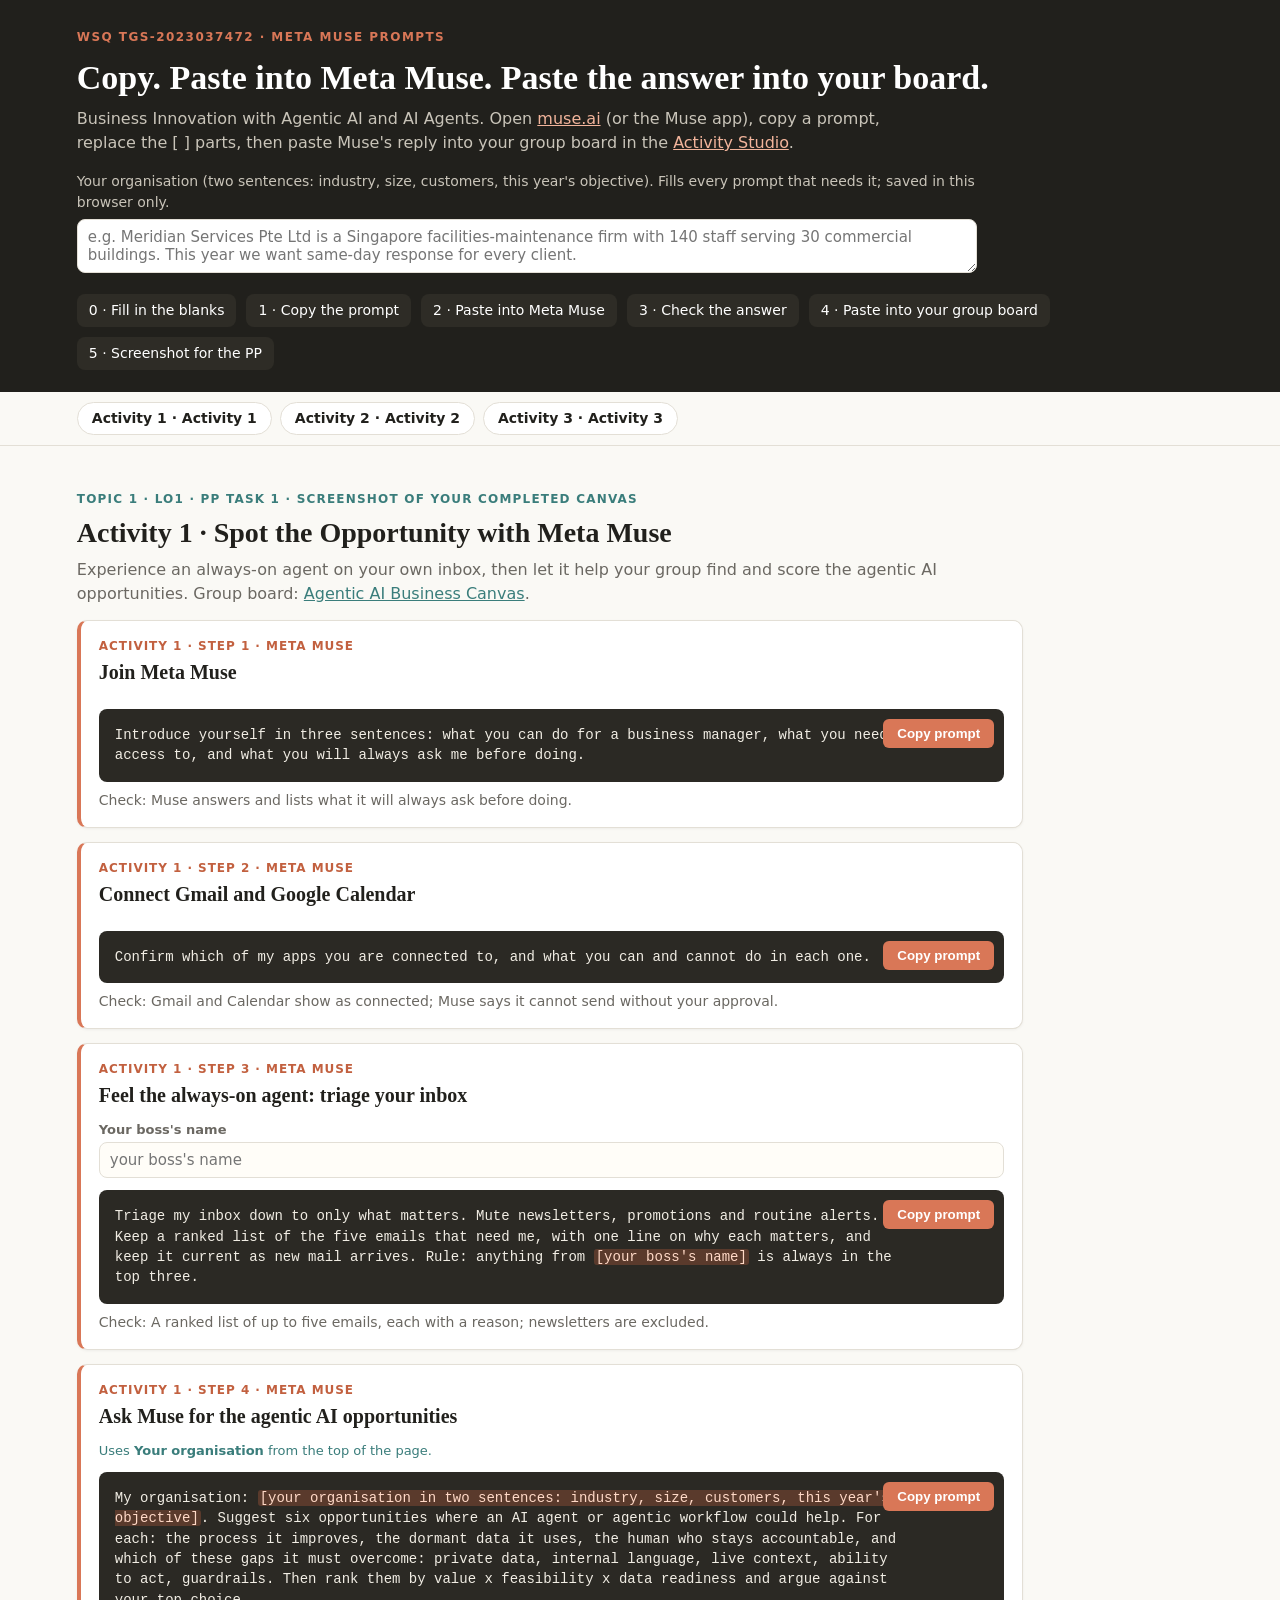
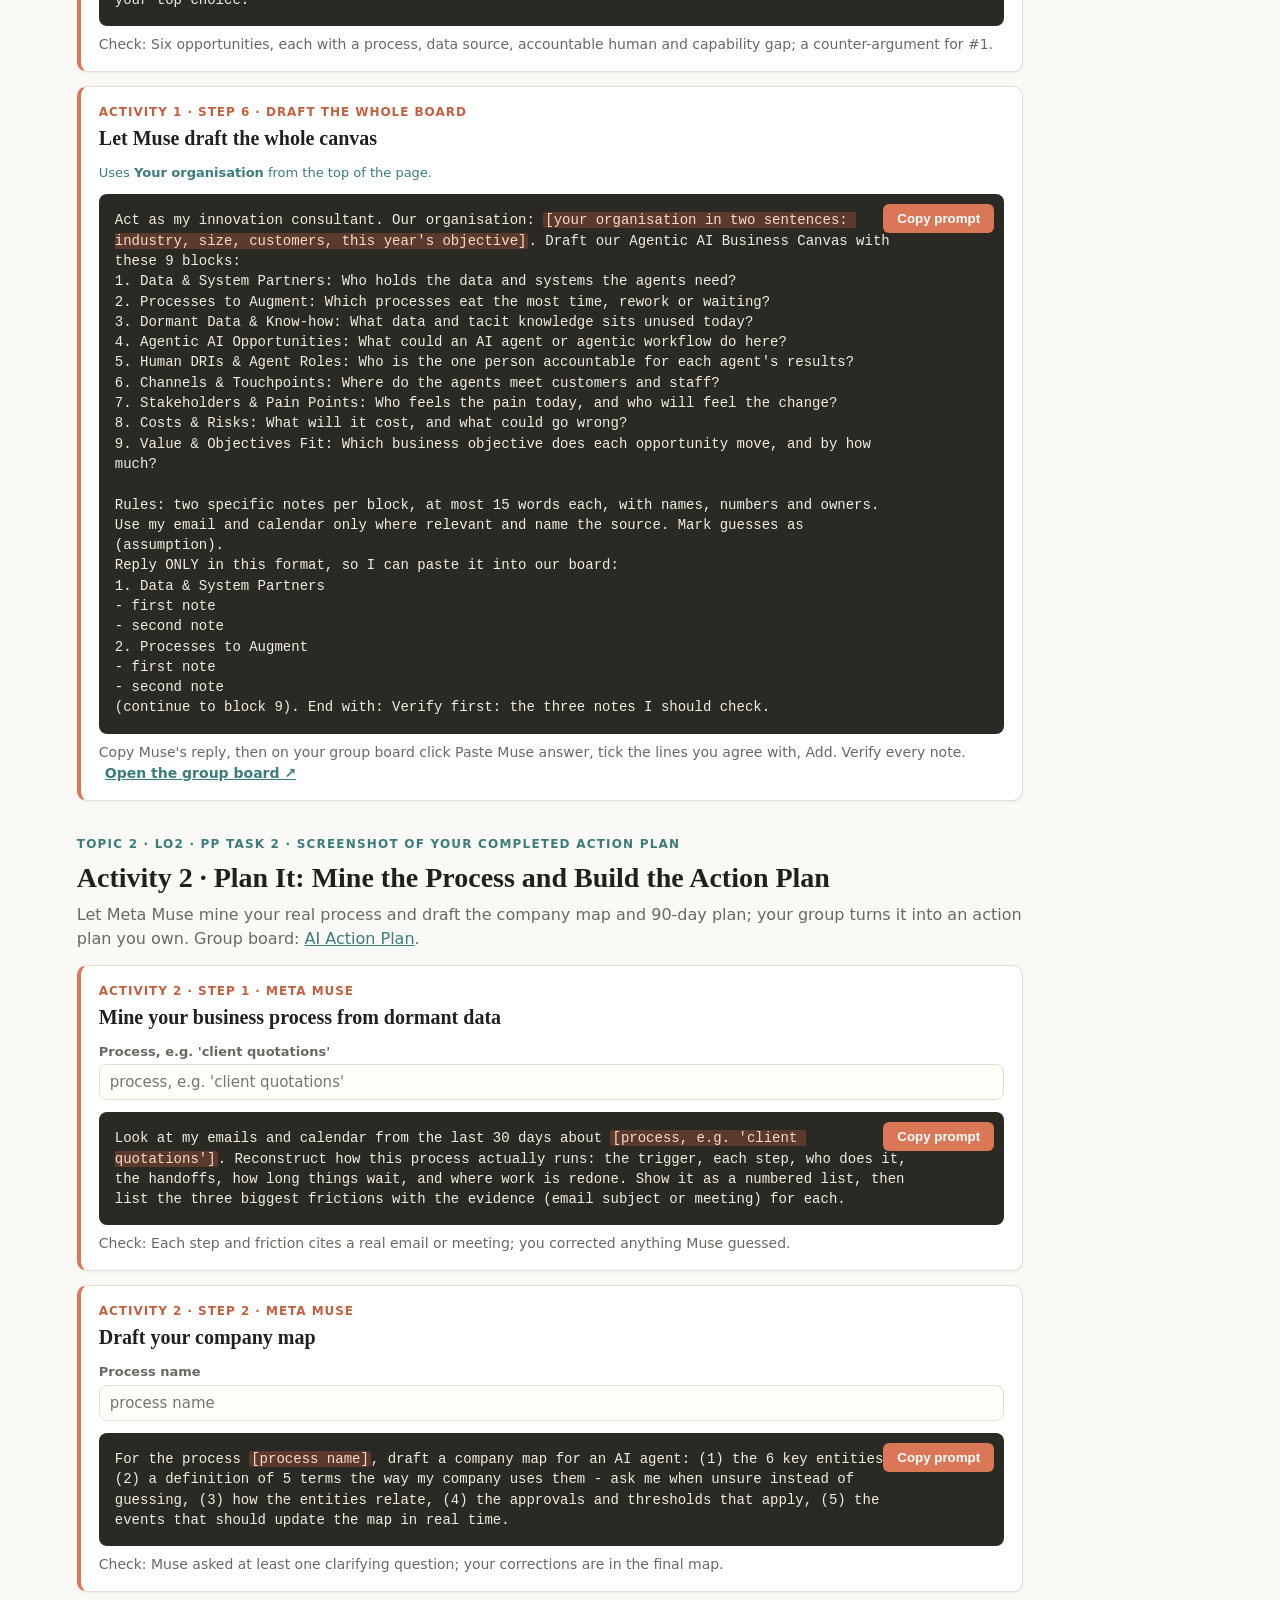
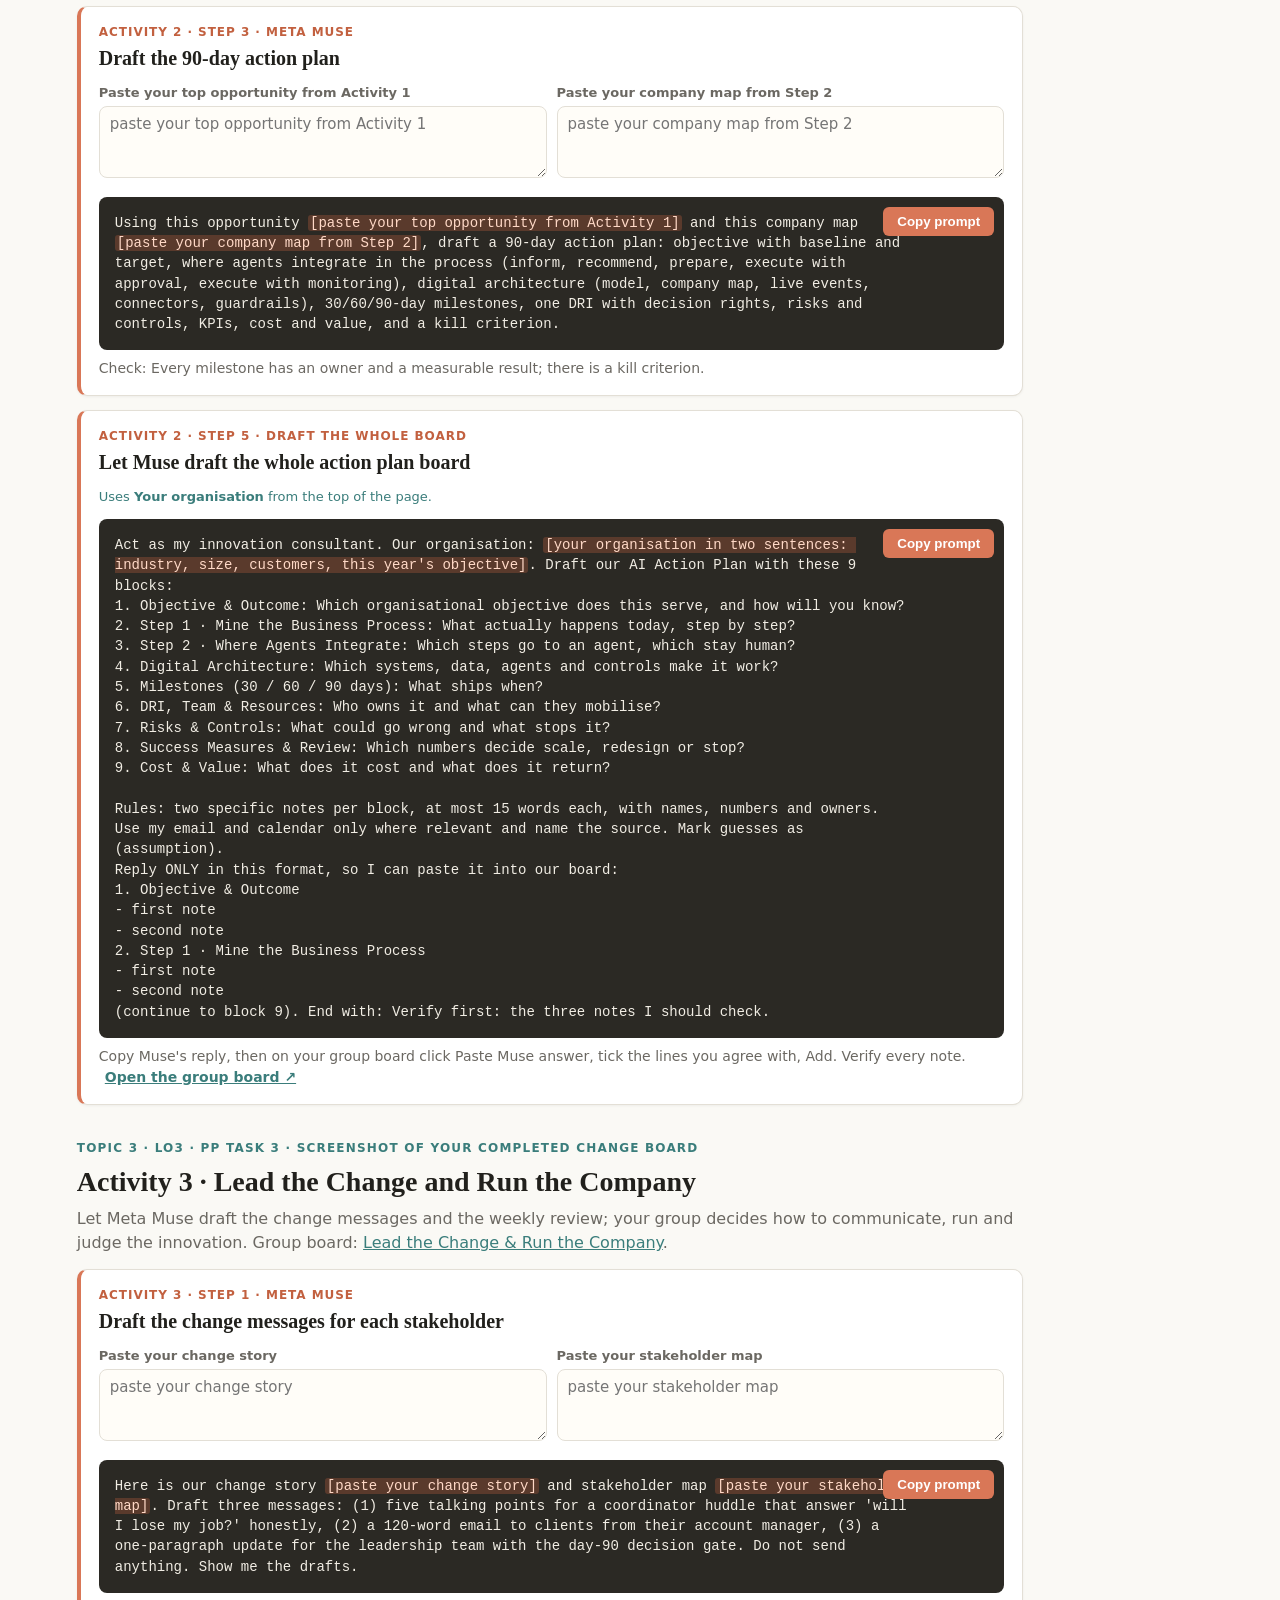
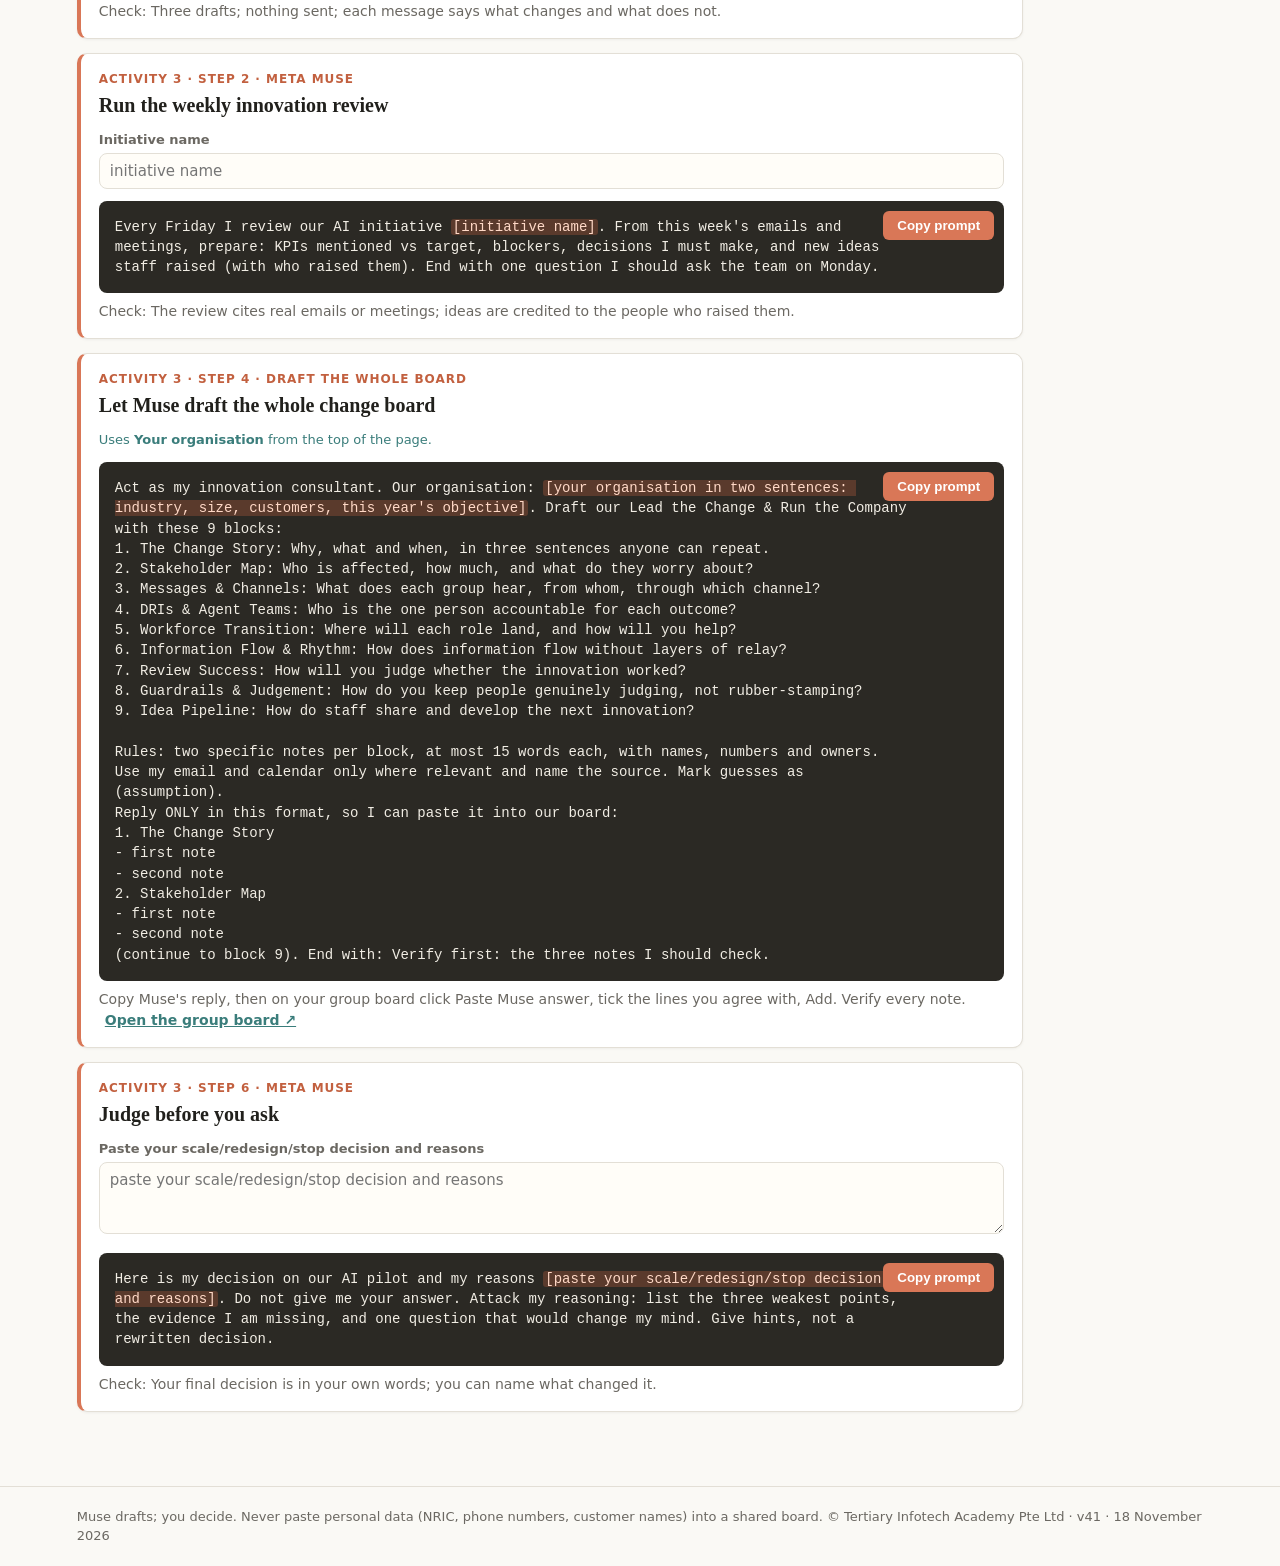
==== prompts.html @ b95a17d8 "feat: prominent Meta Muse prompt templates link on the landing page; prompts page follows the three " ====
<!doctype html><html lang="en"><head><meta charset="utf-8"><meta name="viewport" content="width=device-width,initial-scale=1">
<title>Meta Muse Prompts · Business Innovation with Agentic AI and AI Agents</title><style>:root{--ivory:#FAF9F5;--char:#21201C;--panel:#2E2C26;--acc:#D97757;--accd:#C2603F;--teal:#3A7D7B;--muted:#6B6862;--rule:#E3DFD6;--code:#2B2924}
*{box-sizing:border-box}body{margin:0;background:var(--ivory);color:var(--char);font:16px/1.5 Calibri,"Segoe UI",system-ui,sans-serif}
header{background:var(--char);color:#fff;padding:28px 6vw 22px}header .k{color:var(--acc);font-weight:700;letter-spacing:.12em;font-size:12px;text-transform:uppercase}
h1,h2,h3{font-family:Cambria,Georgia,"Source Serif 4",serif}h1{margin:6px 0 4px;font-size:34px}header p{color:#C9C4B9;margin:0;max-width:820px}
nav{position:sticky;top:0;z-index:5;background:var(--ivory);border-bottom:1px solid var(--rule);padding:10px 6vw;display:flex;gap:8px;flex-wrap:wrap}
nav a{color:var(--char);text-decoration:none;border:1px solid var(--rule);border-radius:999px;padding:5px 14px;font-weight:600;font-size:14px;background:#fff}nav a:hover{border-color:var(--acc);color:var(--accd)}
main{padding:10px 6vw 60px;max-width:1100px}section{margin-top:34px}.sk{color:var(--teal);font-weight:700;font-size:12px;letter-spacing:.1em;text-transform:uppercase}
h2{font-size:28px;margin:4px 0}.pitch{color:var(--muted);margin:0 0 14px}
.p{background:#fff;border:1px solid var(--rule);border-left:4px solid var(--acc);border-radius:10px;padding:16px 18px;margin:14px 0;box-shadow:0 1px 3px rgba(0,0,0,.05)}
.p .k{color:var(--accd);font-weight:700;font-size:12px;letter-spacing:.08em;text-transform:uppercase}.p h3{margin:2px 0 10px;font-size:20px}
.code{position:relative;background:var(--code);border-radius:8px}pre{margin:0;padding:16px 92px 16px 16px;color:#F1EDE4;font:14px/1.45 Consolas,Menlo,monospace;white-space:pre-wrap;word-break:break-word}
.copy{position:absolute;top:10px;right:10px;background:var(--acc);color:#fff;border:0;border-radius:6px;padding:7px 14px;font-weight:700;cursor:pointer}.copy:hover{background:var(--accd)}.copy.ok{background:var(--teal)}
.fields{display:grid;grid-template-columns:repeat(auto-fit,minmax(260px,1fr));gap:10px;margin-bottom:12px}.f span{display:block;font-size:13px;font-weight:700;color:var(--muted);margin-bottom:3px}
.f input,.f textarea,#org{width:100%;border:1px solid var(--rule);border-radius:8px;padding:8px 10px;font:15px Calibri,system-ui,sans-serif;background:#FFFDF8}.f input:focus,.f textarea:focus,#org:focus{outline:2px solid var(--acc);border-color:var(--acc)}
.org-note{font-size:13px;color:var(--teal);align-self:end}.orgbox{margin-top:16px;max-width:900px}.orgbox span{display:block;color:#C9C4B9;font-size:14px;margin-bottom:6px}#org{background:#fff;color:var(--char)}
mark{background:#5A3A2C;color:#FFD9C7;border-radius:3px;padding:0 2px}mark.done{background:transparent;color:#BFE3D8}
.foot{color:var(--muted);font-size:14px;margin-top:8px}.board{margin-left:6px;color:var(--teal);font-weight:700}
.how{display:flex;gap:10px;flex-wrap:wrap;margin-top:14px}.how span{background:var(--panel);color:#fff;border-radius:8px;padding:6px 12px;font-size:14px}
footer{color:var(--muted);font-size:13px;padding:20px 6vw;border-top:1px solid var(--rule)}a{color:var(--teal)}</style></head><body>
<header><div class="k">WSQ TGS-2023037472 · Meta Muse prompts</div><h1>Copy. Paste into Meta Muse. Paste the answer into your board.</h1>
<p>Business Innovation with Agentic AI and AI Agents. Open <a href="https://muse.ai/" target="_blank" rel="noopener" style="color:#F2B49B">muse.ai</a> (or the Muse app), copy a prompt, replace the [ ] parts, then paste Muse's reply into your group board in the <a href="https://alfredang.github.io/bcm/" style="color:#F2B49B">Activity Studio</a>.</p>
<div class="orgbox"><label><span>Your organisation (two sentences: industry, size, customers, this year's objective). Fills every prompt that needs it; saved in this browser only.</span>
<textarea id="org" rows="2" placeholder="e.g. Meridian Services Pte Ltd is a Singapore facilities-maintenance firm with 140 staff serving 30 commercial buildings. This year we want same-day response for every client."></textarea></label></div>
<div class="how"><span>0 · Fill in the blanks</span><span>1 · Copy the prompt</span><span>2 · Paste into Meta Muse</span><span>3 · Check the answer</span><span>4 · Paste into your group board</span><span>5 · Screenshot for the PP</span></div></header>
<nav><a href="#lab1">Activity 1 · Activity 1</a><a href="#lab2">Activity 2 · Activity 2</a><a href="#lab3">Activity 3 · Activity 3</a></nav>
<main><section id="lab1"><div class="sk">Topic 1 · LO1 · PP Task 1 · screenshot of your completed canvas</div><h2>Activity 1 · Spot the Opportunity with Meta Muse</h2><p class="pitch">Experience an always-on agent on your own inbox, then let it help your group find and score the agentic AI opportunities. Group board: <a href="https://alfredang.github.io/bcm/?activity=opportunity" target="_blank" rel="noopener">Agentic AI Business Canvas</a>.</p><article class="p" id="l1s1"><div class="k">Activity 1 · Step 1 · Meta Muse</div><h3>Join Meta Muse</h3><div class="fields"></div><div class="code"><button class="copy">Copy prompt</button><pre class="tpl" hidden>Introduce yourself in three sentences: what you can do for a business manager, what you need access to, and what you will always ask me before doing.</pre><pre class="out"></pre></div><div class="foot">Check: Muse answers and lists what it will always ask before doing. </div></article><article class="p" id="l1s2"><div class="k">Activity 1 · Step 2 · Meta Muse</div><h3>Connect Gmail and Google Calendar</h3><div class="fields"></div><div class="code"><button class="copy">Copy prompt</button><pre class="tpl" hidden>Confirm which of my apps you are connected to, and what you can and cannot do in each one.</pre><pre class="out"></pre></div><div class="foot">Check: Gmail and Calendar show as connected; Muse says it cannot send without your approval. </div></article><article class="p" id="l1s3"><div class="k">Activity 1 · Step 3 · Meta Muse</div><h3>Feel the always-on agent: triage your inbox</h3><div class="fields"><label class="f"><span>Your boss&#x27;s name</span><input data-ph="your boss&#x27;s name" placeholder="your boss&#x27;s name"></label></div><div class="code"><button class="copy">Copy prompt</button><pre class="tpl" hidden>Triage my inbox down to only what matters. Mute newsletters, promotions and routine alerts. Keep a ranked list of the five emails that need me, with one line on why each matters, and keep it current as new mail arrives. Rule: anything from [your boss&#x27;s name] is always in the top three.</pre><pre class="out"></pre></div><div class="foot">Check: A ranked list of up to five emails, each with a reason; newsletters are excluded. </div></article><article class="p" id="l1s4"><div class="k">Activity 1 · Step 4 · Meta Muse</div><h3>Ask Muse for the agentic AI opportunities</h3><div class="fields"><div class="f org-note">Uses <b>Your organisation</b> from the top of the page.</div></div><div class="code"><button class="copy">Copy prompt</button><pre class="tpl" hidden>My organisation: [your organisation in two sentences: industry, size, customers, this year&#x27;s objective]. Suggest six opportunities where an AI agent or agentic workflow could help. For each: the process it improves, the dormant data it uses, the human who stays accountable, and which of these gaps it must overcome: private data, internal language, live context, ability to act, guardrails. Then rank them by value x feasibility x data readiness and argue against your top choice.</pre><pre class="out"></pre></div><div class="foot">Check: Six opportunities, each with a process, data source, accountable human and capability gap; a counter-argument for #1. </div></article><article class="p" id="l1s6"><div class="k">Activity 1 · Step 6 · draft the whole board</div><h3>Let Muse draft the whole canvas</h3><div class="fields"><div class="f org-note">Uses <b>Your organisation</b> from the top of the page.</div></div><div class="code"><button class="copy">Copy prompt</button><pre class="tpl" hidden>Act as my innovation consultant. Our organisation: [your organisation in two sentences: industry, size, customers, this year&#x27;s objective]. Draft our Agentic AI Business Canvas with these 9 blocks:
1. Data &amp; System Partners: Who holds the data and systems the agents need?
2. Processes to Augment: Which processes eat the most time, rework or waiting?
3. Dormant Data &amp; Know-how: What data and tacit knowledge sits unused today?
4. Agentic AI Opportunities: What could an AI agent or agentic workflow do here?
5. Human DRIs &amp; Agent Roles: Who is the one person accountable for each agent&#x27;s results?
6. Channels &amp; Touchpoints: Where do the agents meet customers and staff?
7. Stakeholders &amp; Pain Points: Who feels the pain today, and who will feel the change?
8. Costs &amp; Risks: What will it cost, and what could go wrong?
9. Value &amp; Objectives Fit: Which business objective does each opportunity move, and by how much?

Rules: two specific notes per block, at most 15 words each, with names, numbers and owners. Use my email and calendar only where relevant and name the source. Mark guesses as (assumption).
Reply ONLY in this format, so I can paste it into our board:
1. Data &amp; System Partners
- first note
- second note
2. Processes to Augment
- first note
- second note
(continue to block 9). End with: Verify first: the three notes I should check.</pre><pre class="out"></pre></div><div class="foot">Copy Muse&#x27;s reply, then on your group board click Paste Muse answer, tick the lines you agree with, Add. Verify every note. <a class="board" href="https://alfredang.github.io/bcm/?activity=opportunity" target="_blank" rel="noopener">Open the group board ↗</a></div></article></section><section id="lab2"><div class="sk">Topic 2 · LO2 · PP Task 2 · screenshot of your completed action plan</div><h2>Activity 2 · Plan It: Mine the Process and Build the Action Plan</h2><p class="pitch">Let Meta Muse mine your real process and draft the company map and 90-day plan; your group turns it into an action plan you own. Group board: <a href="https://alfredang.github.io/bcm/?activity=actionplan" target="_blank" rel="noopener">AI Action Plan</a>.</p><article class="p" id="l2s1"><div class="k">Activity 2 · Step 1 · Meta Muse</div><h3>Mine your business process from dormant data</h3><div class="fields"><label class="f"><span>Process, e.g. &#x27;client quotations&#x27;</span><input data-ph="process, e.g. &#x27;client quotations&#x27;" placeholder="process, e.g. &#x27;client quotations&#x27;"></label></div><div class="code"><button class="copy">Copy prompt</button><pre class="tpl" hidden>Look at my emails and calendar from the last 30 days about [process, e.g. &#x27;client quotations&#x27;]. Reconstruct how this process actually runs: the trigger, each step, who does it, the handoffs, how long things wait, and where work is redone. Show it as a numbered list, then list the three biggest frictions with the evidence (email subject or meeting) for each.</pre><pre class="out"></pre></div><div class="foot">Check: Each step and friction cites a real email or meeting; you corrected anything Muse guessed. </div></article><article class="p" id="l2s2"><div class="k">Activity 2 · Step 2 · Meta Muse</div><h3>Draft your company map</h3><div class="fields"><label class="f"><span>Process name</span><input data-ph="process name" placeholder="process name"></label></div><div class="code"><button class="copy">Copy prompt</button><pre class="tpl" hidden>For the process [process name], draft a company map for an AI agent: (1) the 6 key entities, (2) a definition of 5 terms the way my company uses them - ask me when unsure instead of guessing, (3) how the entities relate, (4) the approvals and thresholds that apply, (5) the events that should update the map in real time.</pre><pre class="out"></pre></div><div class="foot">Check: Muse asked at least one clarifying question; your corrections are in the final map. </div></article><article class="p" id="l2s3"><div class="k">Activity 2 · Step 3 · Meta Muse</div><h3>Draft the 90-day action plan</h3><div class="fields"><label class="f"><span>Paste your top opportunity from Activity 1</span><textarea rows="3" data-ph="paste your top opportunity from Activity 1" placeholder="paste your top opportunity from Activity 1"></textarea></label><label class="f"><span>Paste your company map from Step 2</span><textarea rows="3" data-ph="paste your company map from Step 2" placeholder="paste your company map from Step 2"></textarea></label></div><div class="code"><button class="copy">Copy prompt</button><pre class="tpl" hidden>Using this opportunity [paste your top opportunity from Activity 1] and this company map [paste your company map from Step 2], draft a 90-day action plan: objective with baseline and target, where agents integrate in the process (inform, recommend, prepare, execute with approval, execute with monitoring), digital architecture (model, company map, live events, connectors, guardrails), 30/60/90-day milestones, one DRI with decision rights, risks and controls, KPIs, cost and value, and a kill criterion.</pre><pre class="out"></pre></div><div class="foot">Check: Every milestone has an owner and a measurable result; there is a kill criterion. </div></article><article class="p" id="l2s5"><div class="k">Activity 2 · Step 5 · draft the whole board</div><h3>Let Muse draft the whole action plan board</h3><div class="fields"><div class="f org-note">Uses <b>Your organisation</b> from the top of the page.</div></div><div class="code"><button class="copy">Copy prompt</button><pre class="tpl" hidden>Act as my innovation consultant. Our organisation: [your organisation in two sentences: industry, size, customers, this year&#x27;s objective]. Draft our AI Action Plan with these 9 blocks:
1. Objective &amp; Outcome: Which organisational objective does this serve, and how will you know?
2. Step 1 · Mine the Business Process: What actually happens today, step by step?
3. Step 2 · Where Agents Integrate: Which steps go to an agent, which stay human?
4. Digital Architecture: Which systems, data, agents and controls make it work?
5. Milestones (30 / 60 / 90 days): What ships when?
6. DRI, Team &amp; Resources: Who owns it and what can they mobilise?
7. Risks &amp; Controls: What could go wrong and what stops it?
8. Success Measures &amp; Review: Which numbers decide scale, redesign or stop?
9. Cost &amp; Value: What does it cost and what does it return?

Rules: two specific notes per block, at most 15 words each, with names, numbers and owners. Use my email and calendar only where relevant and name the source. Mark guesses as (assumption).
Reply ONLY in this format, so I can paste it into our board:
1. Objective &amp; Outcome
- first note
- second note
2. Step 1 · Mine the Business Process
- first note
- second note
(continue to block 9). End with: Verify first: the three notes I should check.</pre><pre class="out"></pre></div><div class="foot">Copy Muse&#x27;s reply, then on your group board click Paste Muse answer, tick the lines you agree with, Add. Verify every note. <a class="board" href="https://alfredang.github.io/bcm/?activity=actionplan" target="_blank" rel="noopener">Open the group board ↗</a></div></article></section><section id="lab3"><div class="sk">Topic 3 · LO3 · PP Task 3 · screenshot of your completed change board</div><h2>Activity 3 · Lead the Change and Run the Company</h2><p class="pitch">Let Meta Muse draft the change messages and the weekly review; your group decides how to communicate, run and judge the innovation. Group board: <a href="https://alfredang.github.io/bcm/?activity=change" target="_blank" rel="noopener">Lead the Change &amp; Run the Company</a>.</p><article class="p" id="l3s1"><div class="k">Activity 3 · Step 1 · Meta Muse</div><h3>Draft the change messages for each stakeholder</h3><div class="fields"><label class="f"><span>Paste your change story</span><textarea rows="3" data-ph="paste your change story" placeholder="paste your change story"></textarea></label><label class="f"><span>Paste your stakeholder map</span><textarea rows="3" data-ph="paste your stakeholder map" placeholder="paste your stakeholder map"></textarea></label></div><div class="code"><button class="copy">Copy prompt</button><pre class="tpl" hidden>Here is our change story [paste your change story] and stakeholder map [paste your stakeholder map]. Draft three messages: (1) five talking points for a coordinator huddle that answer &#x27;will I lose my job?&#x27; honestly, (2) a 120-word email to clients from their account manager, (3) a one-paragraph update for the leadership team with the day-90 decision gate. Do not send anything. Show me the drafts.</pre><pre class="out"></pre></div><div class="foot">Check: Three drafts; nothing sent; each message says what changes and what does not. </div></article><article class="p" id="l3s2"><div class="k">Activity 3 · Step 2 · Meta Muse</div><h3>Run the weekly innovation review</h3><div class="fields"><label class="f"><span>Initiative name</span><input data-ph="initiative name" placeholder="initiative name"></label></div><div class="code"><button class="copy">Copy prompt</button><pre class="tpl" hidden>Every Friday I review our AI initiative [initiative name]. From this week&#x27;s emails and meetings, prepare: KPIs mentioned vs target, blockers, decisions I must make, and new ideas staff raised (with who raised them). End with one question I should ask the team on Monday.</pre><pre class="out"></pre></div><div class="foot">Check: The review cites real emails or meetings; ideas are credited to the people who raised them. </div></article><article class="p" id="l3s4"><div class="k">Activity 3 · Step 4 · draft the whole board</div><h3>Let Muse draft the whole change board</h3><div class="fields"><div class="f org-note">Uses <b>Your organisation</b> from the top of the page.</div></div><div class="code"><button class="copy">Copy prompt</button><pre class="tpl" hidden>Act as my innovation consultant. Our organisation: [your organisation in two sentences: industry, size, customers, this year&#x27;s objective]. Draft our Lead the Change &amp; Run the Company with these 9 blocks:
1. The Change Story: Why, what and when, in three sentences anyone can repeat.
2. Stakeholder Map: Who is affected, how much, and what do they worry about?
3. Messages &amp; Channels: What does each group hear, from whom, through which channel?
4. DRIs &amp; Agent Teams: Who is the one person accountable for each outcome?
5. Workforce Transition: Where will each role land, and how will you help?
6. Information Flow &amp; Rhythm: How does information flow without layers of relay?
7. Review Success: How will you judge whether the innovation worked?
8. Guardrails &amp; Judgement: How do you keep people genuinely judging, not rubber-stamping?
9. Idea Pipeline: How do staff share and develop the next innovation?

Rules: two specific notes per block, at most 15 words each, with names, numbers and owners. Use my email and calendar only where relevant and name the source. Mark guesses as (assumption).
Reply ONLY in this format, so I can paste it into our board:
1. The Change Story
- first note
- second note
2. Stakeholder Map
- first note
- second note
(continue to block 9). End with: Verify first: the three notes I should check.</pre><pre class="out"></pre></div><div class="foot">Copy Muse&#x27;s reply, then on your group board click Paste Muse answer, tick the lines you agree with, Add. Verify every note. <a class="board" href="https://alfredang.github.io/bcm/?activity=change" target="_blank" rel="noopener">Open the group board ↗</a></div></article><article class="p" id="l3s6"><div class="k">Activity 3 · Step 6 · Meta Muse</div><h3>Judge before you ask</h3><div class="fields"><label class="f"><span>Paste your scale/redesign/stop decision and reasons</span><textarea rows="3" data-ph="paste your scale/redesign/stop decision and reasons" placeholder="paste your scale/redesign/stop decision and reasons"></textarea></label></div><div class="code"><button class="copy">Copy prompt</button><pre class="tpl" hidden>Here is my decision on our AI pilot and my reasons [paste your scale/redesign/stop decision and reasons]. Do not give me your answer. Attack my reasoning: list the three weakest points, the evidence I am missing, and one question that would change my mind. Give hints, not a rewritten decision.</pre><pre class="out"></pre></div><div class="foot">Check: Your final decision is in your own words; you can name what changed it. </div></article></section></main>
<footer>Muse drafts; you decide. Never paste personal data (NRIC, phone numbers, customer names) into a shared board. © Tertiary Infotech Academy Pte Ltd · v41 · 18 November 2026</footer>
<script>const ORG='your organisation in two sentences';const org=document.getElementById('org');org.value=localStorage.getItem('bi.org')||'';
const esc=t=>t.replace(/[&<>]/g,c=>({'&':'&amp;','<':'&lt;','>':'&gt;'}[c]));
function fill(card,html){const t=card.querySelector('.tpl').textContent;const vals={};card.querySelectorAll('[data-ph]').forEach(i=>vals[i.dataset.ph]=i.value.trim());
return t.replace(/\[([^\]]+)\]/g,(m,ph)=>{const v=ph.startsWith(ORG)?org.value.trim():(vals[ph]||'');if(!html)return v||m;return v?'<mark class="done">'+esc(v)+'</mark>':'<mark>'+esc(m)+'</mark>'});}
function render(card){const t=card.querySelector('.tpl').textContent;const parts=t.split(/(\[[^\]]+\])/);
card.querySelector('.out').innerHTML=parts.map(p=>{const m=p.match(/^\[([^\]]+)\]$/);if(!m)return esc(p);const ph=m[1];const inp=card.querySelector('[data-ph="'+CSS.escape(ph)+'"]');
const v=ph.startsWith(ORG)?org.value.trim():(inp?inp.value.trim():'');return v?'<mark class="done">'+esc(v)+'</mark>':'<mark>'+esc(p)+'</mark>'}).join('');}
const cards=[...document.querySelectorAll('.p')];cards.forEach(c=>{c.querySelectorAll('[data-ph]').forEach(i=>{const k='bi.'+c.id+'.'+i.dataset.ph;i.value=localStorage.getItem(k)||'';i.addEventListener('input',()=>{localStorage.setItem(k,i.value);render(c)})});render(c);
c.querySelector('.copy').addEventListener('click',async e=>{const b=e.currentTarget;const t=fill(c,false);const left=(t.match(/\[[^\]]+\]/g)||[]).length;
try{await navigator.clipboard.writeText(t)}catch(x){const ta=document.createElement('textarea');ta.value=t;document.body.appendChild(ta);ta.select();document.execCommand('copy');ta.remove()}
b.textContent=left?('Copied · '+left+' blank'+(left>1?'s':'')+' left'):'Copied';b.classList.add('ok');setTimeout(()=>{b.textContent='Copy prompt';b.classList.remove('ok')},2200)})});
org.addEventListener('input',()=>{localStorage.setItem('bi.org',org.value);cards.forEach(render)});</script></body></html>
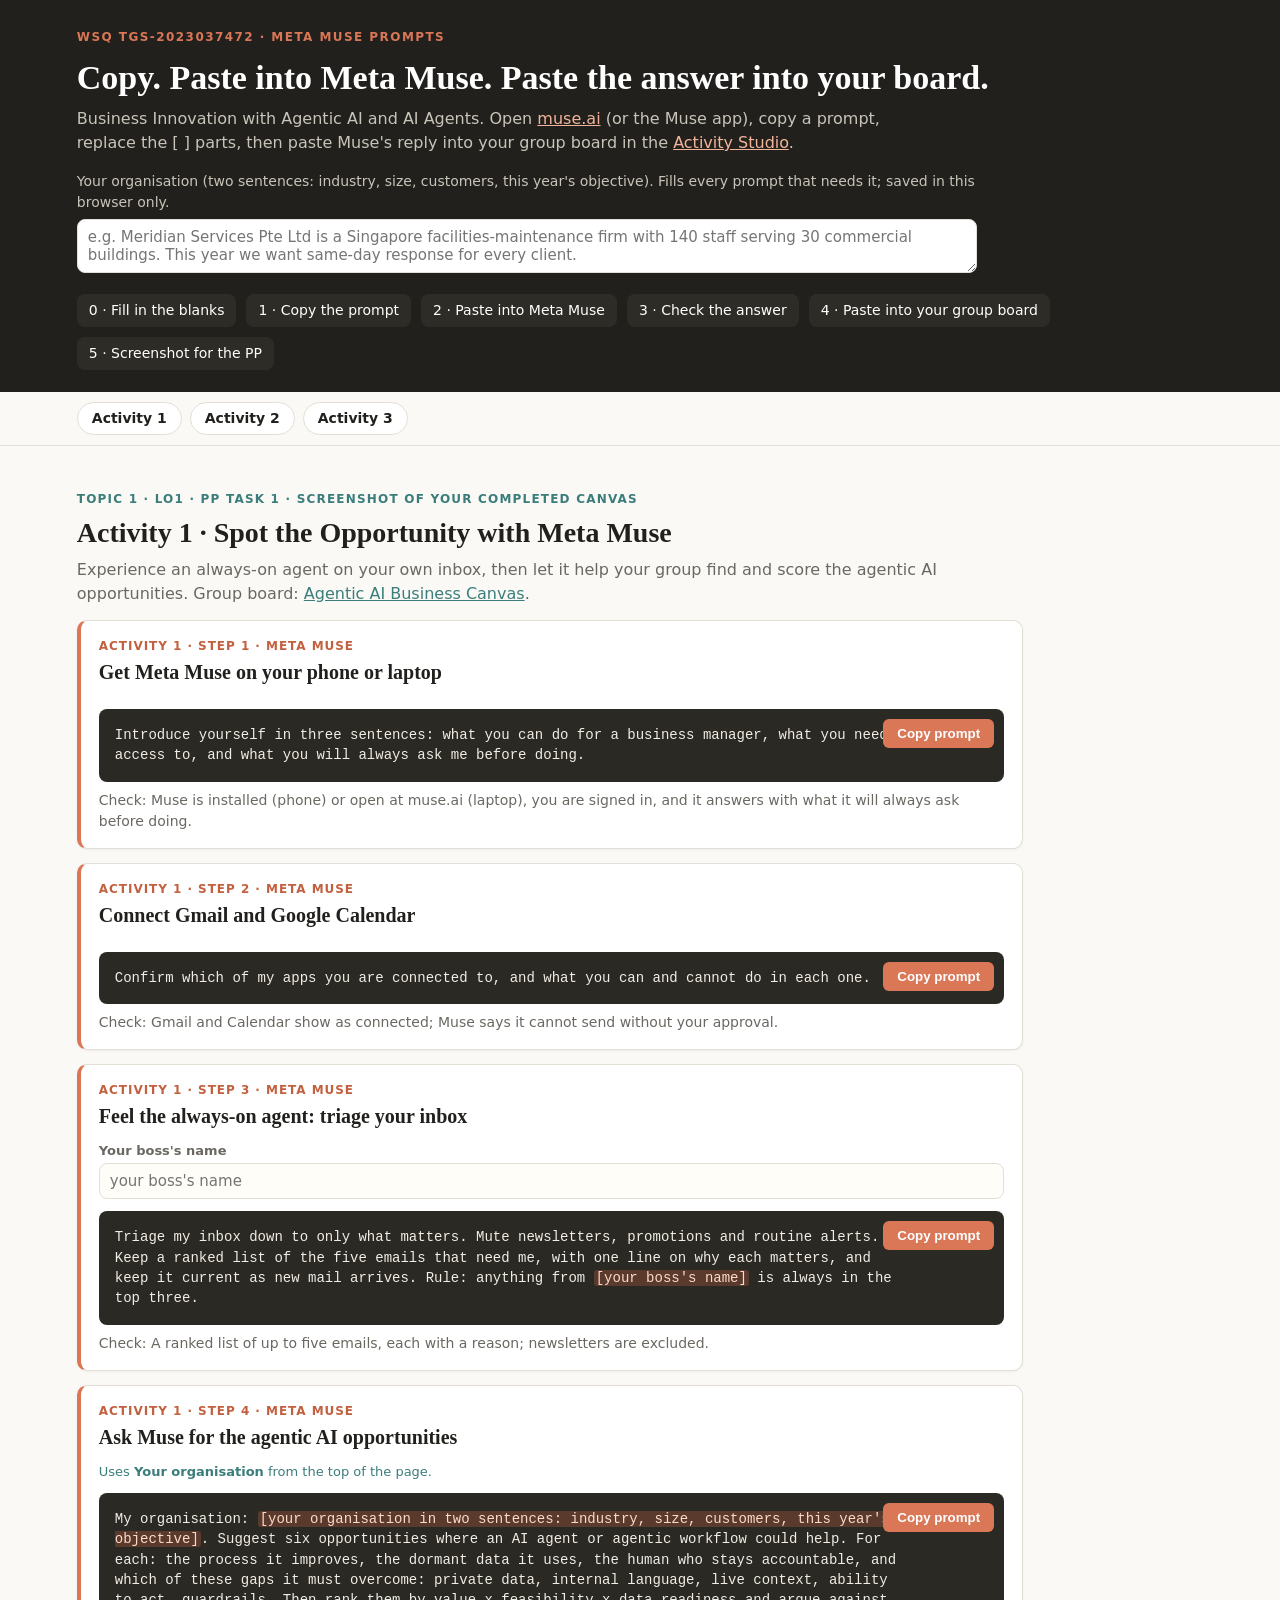
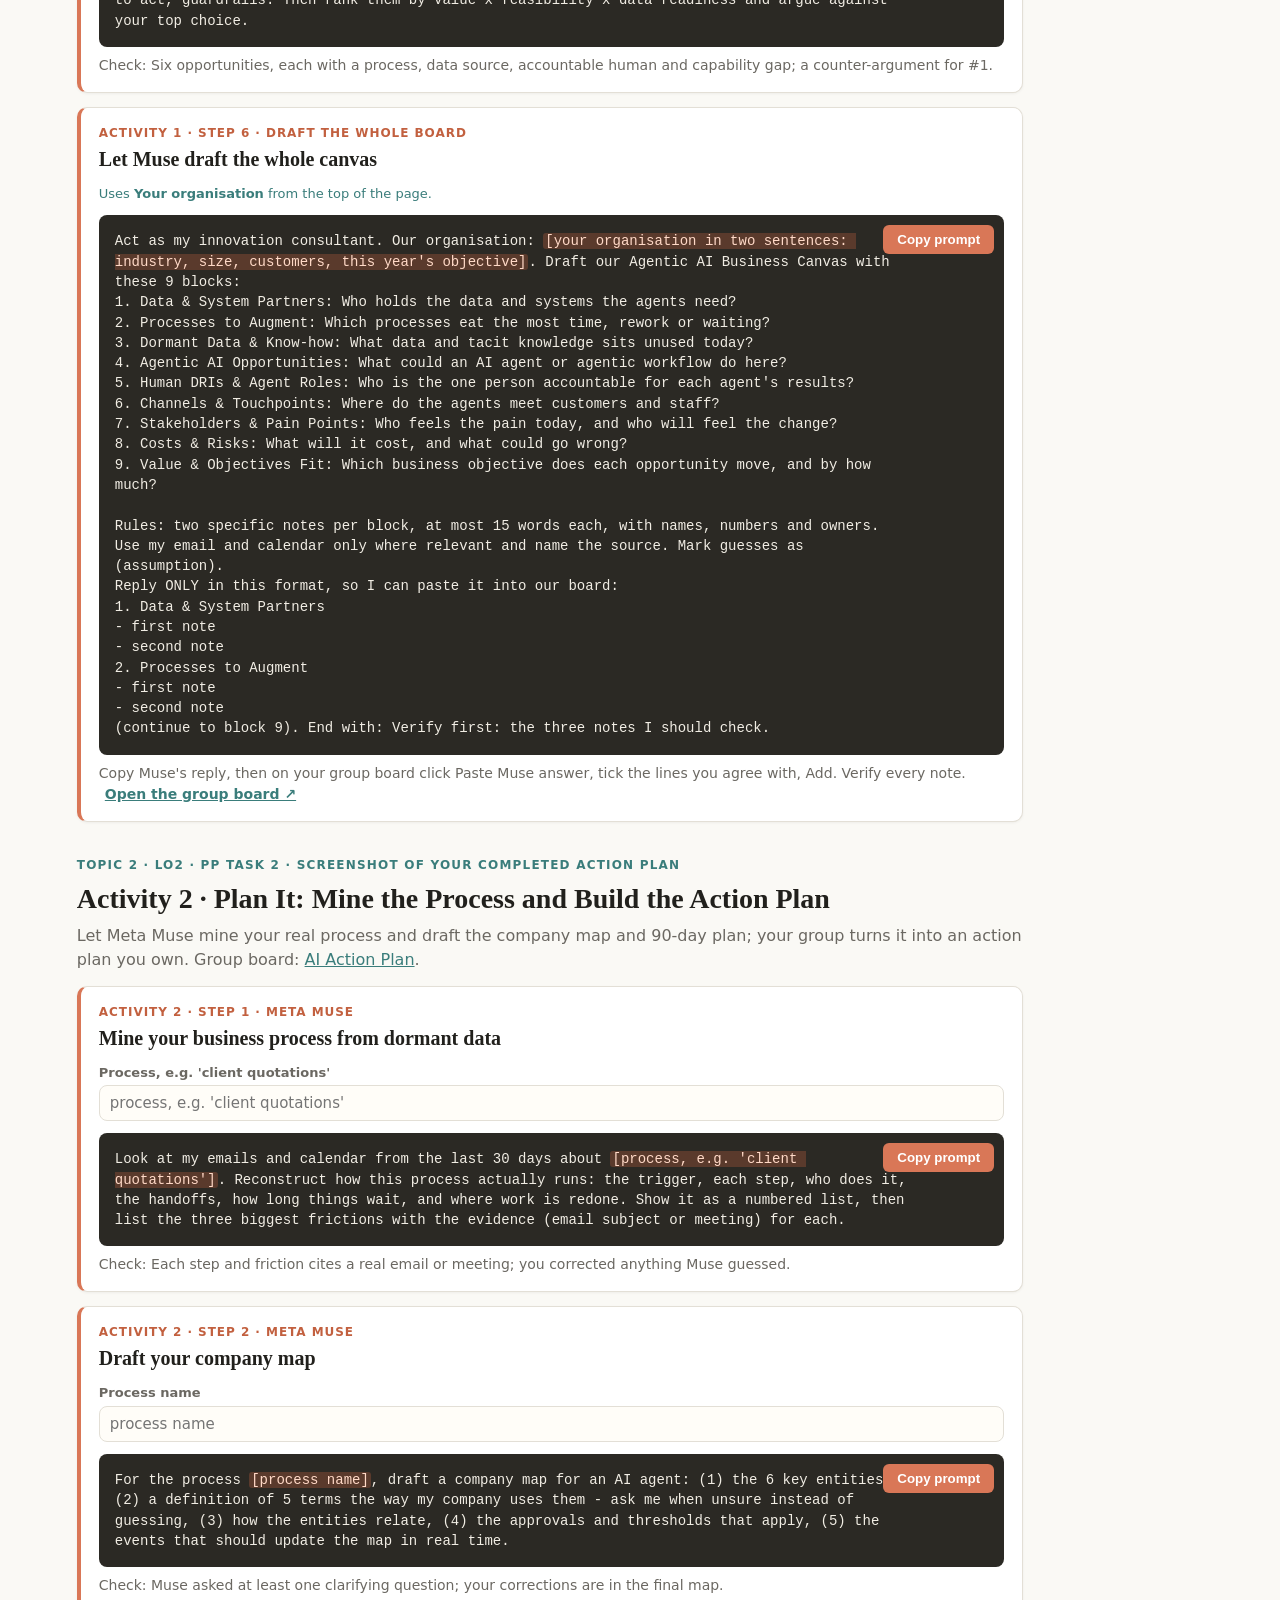
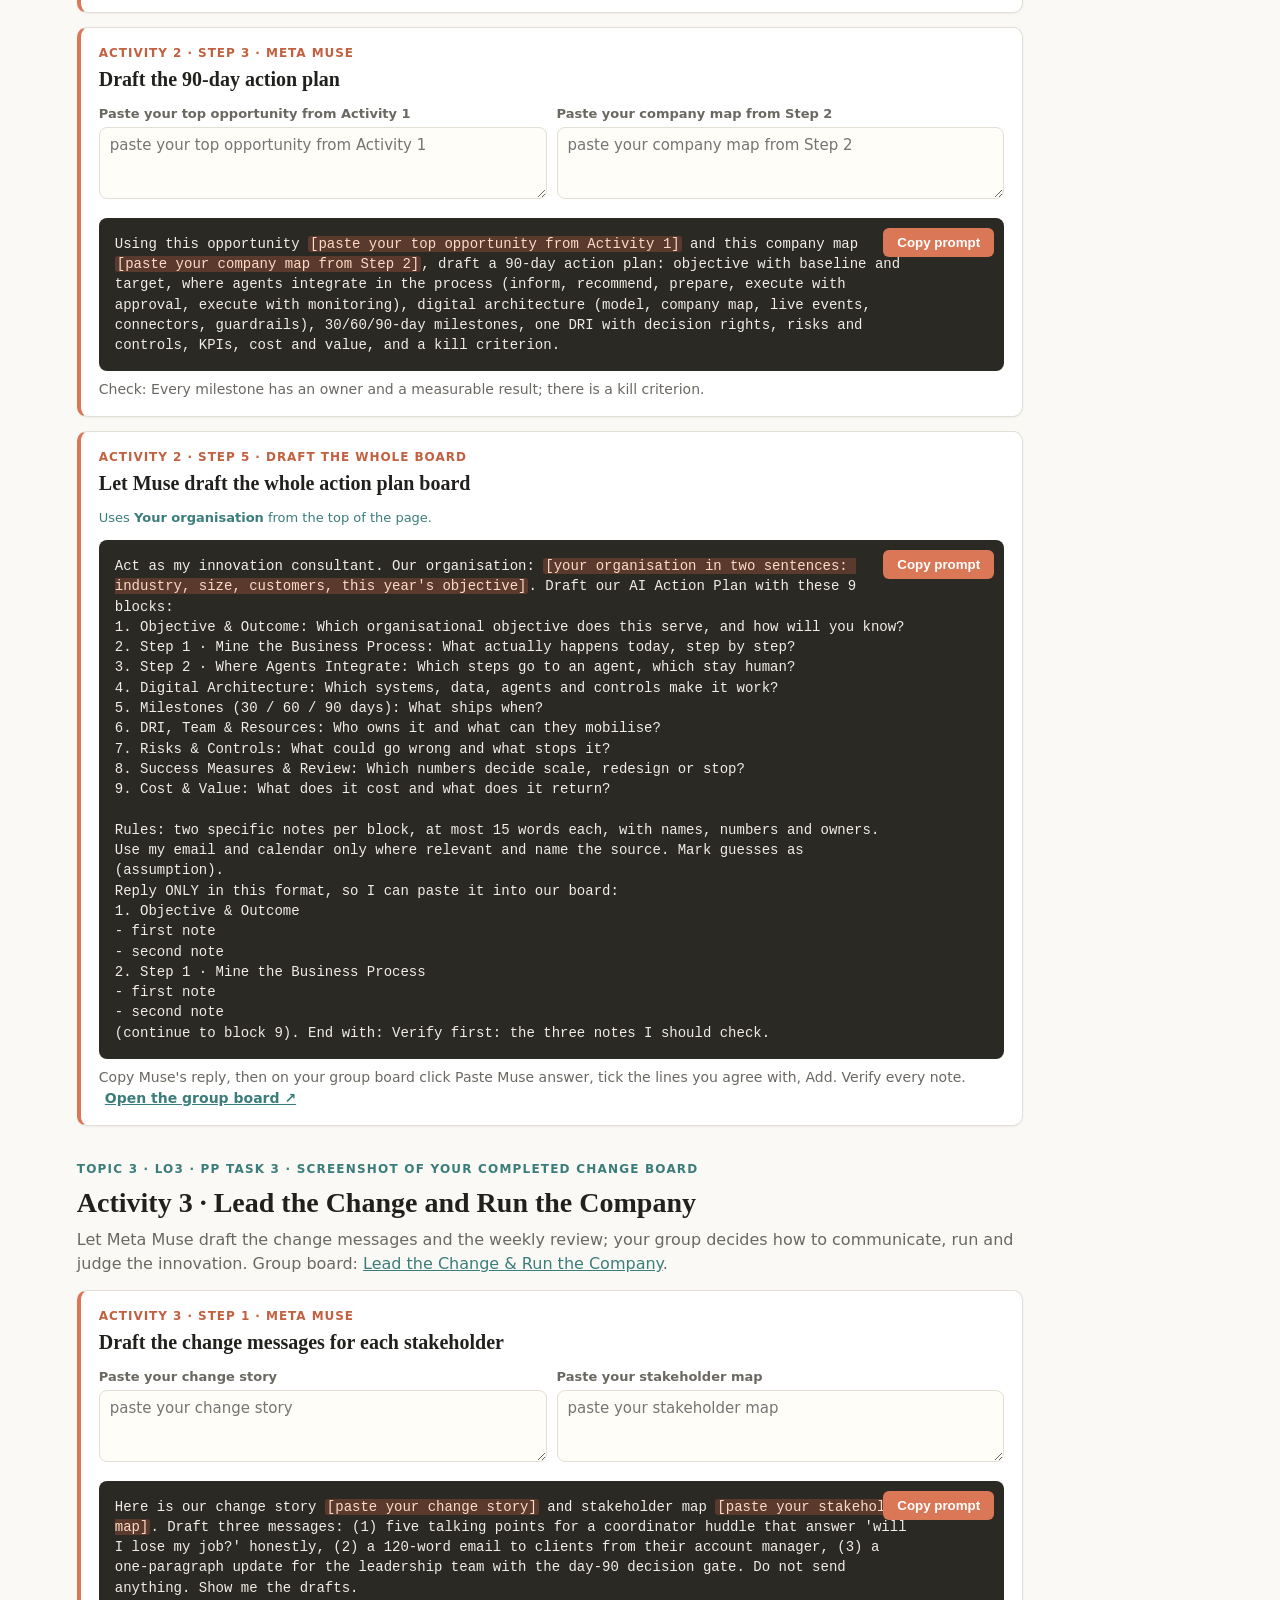
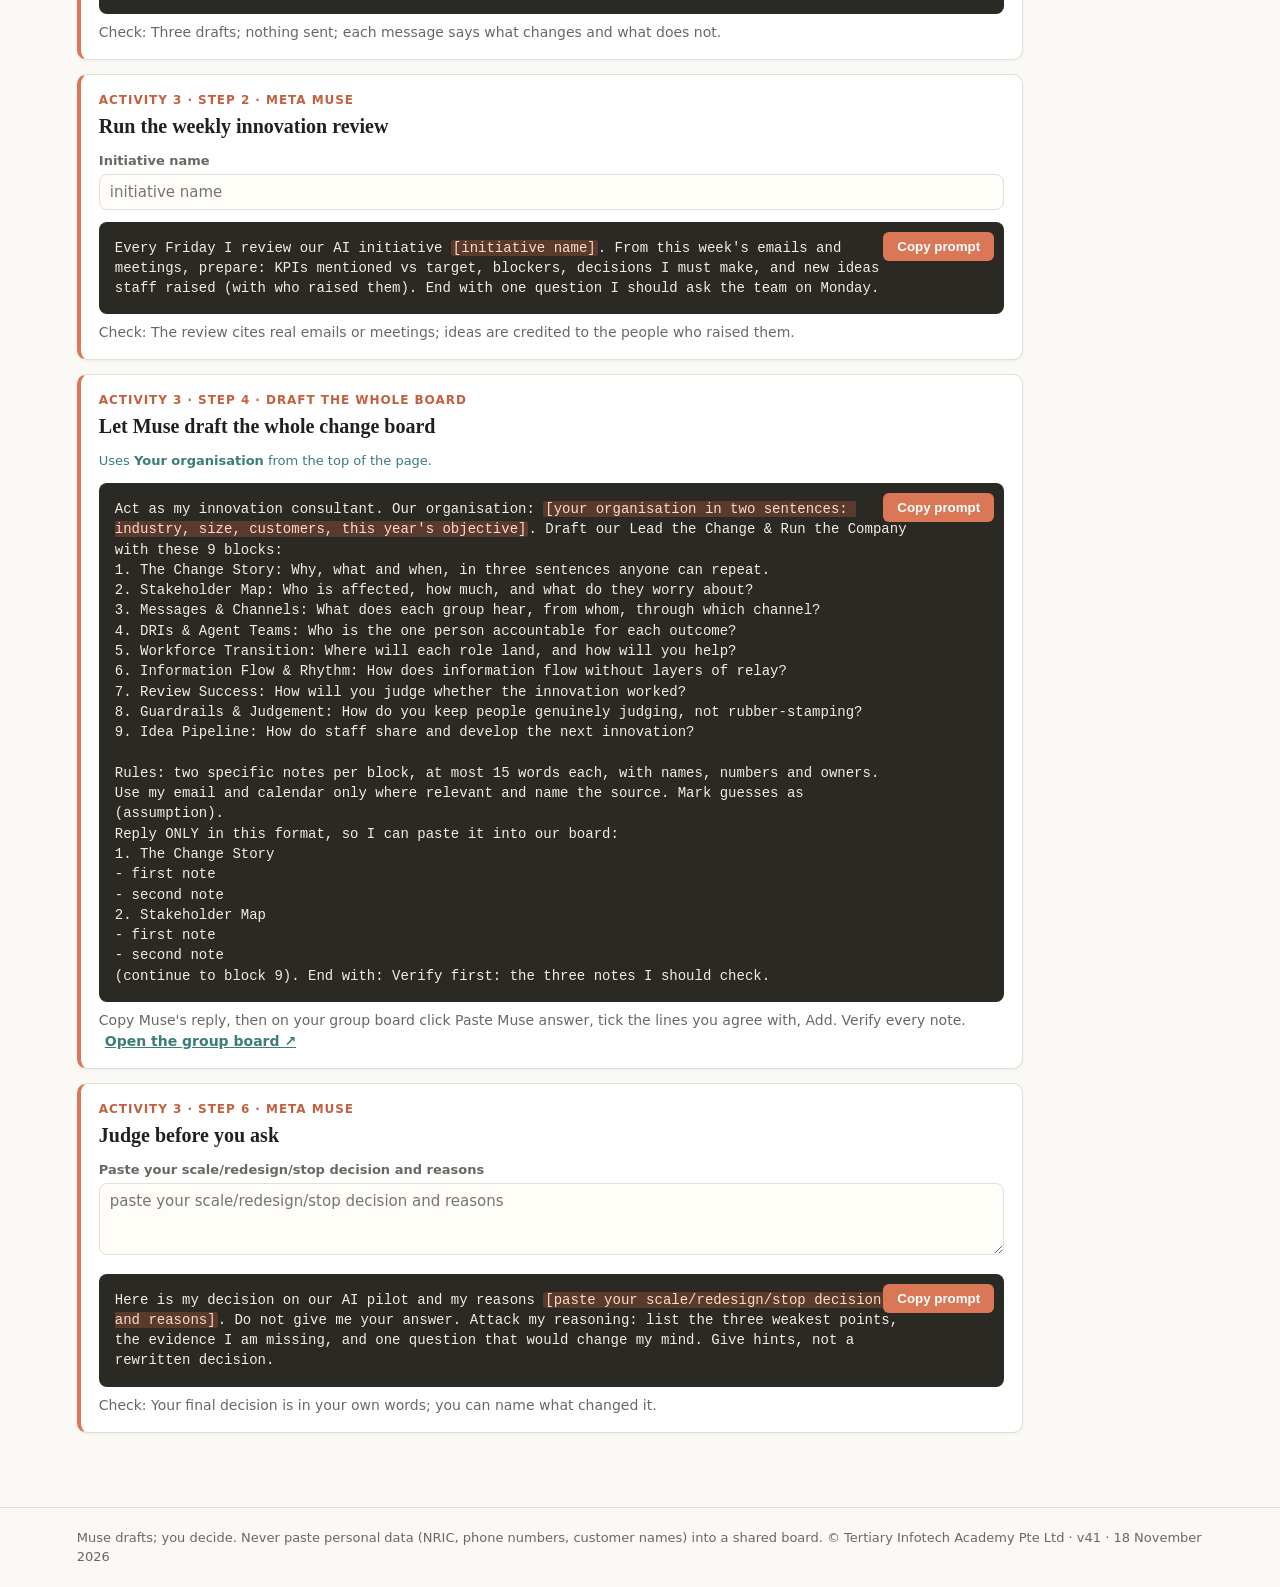
==== commit 8093c72c: "fix: prompts page nav labels (Activity 1-3) and Step 1 install guide Co-Authored-By: Claude Opus 5.5" ====
--- a/prompts.html
+++ b/prompts.html
@@ -23,8 +23,8 @@
 <div class="orgbox"><label><span>Your organisation (two sentences: industry, size, customers, this year's objective). Fills every prompt that needs it; saved in this browser only.</span>
 <textarea id="org" rows="2" placeholder="e.g. Meridian Services Pte Ltd is a Singapore facilities-maintenance firm with 140 staff serving 30 commercial buildings. This year we want same-day response for every client."></textarea></label></div>
 <div class="how"><span>0 · Fill in the blanks</span><span>1 · Copy the prompt</span><span>2 · Paste into Meta Muse</span><span>3 · Check the answer</span><span>4 · Paste into your group board</span><span>5 · Screenshot for the PP</span></div></header>
-<nav><a href="#lab1">Activity 1 · Activity 1</a><a href="#lab2">Activity 2 · Activity 2</a><a href="#lab3">Activity 3 · Activity 3</a></nav>
-<main><section id="lab1"><div class="sk">Topic 1 · LO1 · PP Task 1 · screenshot of your completed canvas</div><h2>Activity 1 · Spot the Opportunity with Meta Muse</h2><p class="pitch">Experience an always-on agent on your own inbox, then let it help your group find and score the agentic AI opportunities. Group board: <a href="https://alfredang.github.io/bcm/?activity=opportunity" target="_blank" rel="noopener">Agentic AI Business Canvas</a>.</p><article class="p" id="l1s1"><div class="k">Activity 1 · Step 1 · Meta Muse</div><h3>Join Meta Muse</h3><div class="fields"></div><div class="code"><button class="copy">Copy prompt</button><pre class="tpl" hidden>Introduce yourself in three sentences: what you can do for a business manager, what you need access to, and what you will always ask me before doing.</pre><pre class="out"></pre></div><div class="foot">Check: Muse answers and lists what it will always ask before doing. </div></article><article class="p" id="l1s2"><div class="k">Activity 1 · Step 2 · Meta Muse</div><h3>Connect Gmail and Google Calendar</h3><div class="fields"></div><div class="code"><button class="copy">Copy prompt</button><pre class="tpl" hidden>Confirm which of my apps you are connected to, and what you can and cannot do in each one.</pre><pre class="out"></pre></div><div class="foot">Check: Gmail and Calendar show as connected; Muse says it cannot send without your approval. </div></article><article class="p" id="l1s3"><div class="k">Activity 1 · Step 3 · Meta Muse</div><h3>Feel the always-on agent: triage your inbox</h3><div class="fields"><label class="f"><span>Your boss&#x27;s name</span><input data-ph="your boss&#x27;s name" placeholder="your boss&#x27;s name"></label></div><div class="code"><button class="copy">Copy prompt</button><pre class="tpl" hidden>Triage my inbox down to only what matters. Mute newsletters, promotions and routine alerts. Keep a ranked list of the five emails that need me, with one line on why each matters, and keep it current as new mail arrives. Rule: anything from [your boss&#x27;s name] is always in the top three.</pre><pre class="out"></pre></div><div class="foot">Check: A ranked list of up to five emails, each with a reason; newsletters are excluded. </div></article><article class="p" id="l1s4"><div class="k">Activity 1 · Step 4 · Meta Muse</div><h3>Ask Muse for the agentic AI opportunities</h3><div class="fields"><div class="f org-note">Uses <b>Your organisation</b> from the top of the page.</div></div><div class="code"><button class="copy">Copy prompt</button><pre class="tpl" hidden>My organisation: [your organisation in two sentences: industry, size, customers, this year&#x27;s objective]. Suggest six opportunities where an AI agent or agentic workflow could help. For each: the process it improves, the dormant data it uses, the human who stays accountable, and which of these gaps it must overcome: private data, internal language, live context, ability to act, guardrails. Then rank them by value x feasibility x data readiness and argue against your top choice.</pre><pre class="out"></pre></div><div class="foot">Check: Six opportunities, each with a process, data source, accountable human and capability gap; a counter-argument for #1. </div></article><article class="p" id="l1s6"><div class="k">Activity 1 · Step 6 · draft the whole board</div><h3>Let Muse draft the whole canvas</h3><div class="fields"><div class="f org-note">Uses <b>Your organisation</b> from the top of the page.</div></div><div class="code"><button class="copy">Copy prompt</button><pre class="tpl" hidden>Act as my innovation consultant. Our organisation: [your organisation in two sentences: industry, size, customers, this year&#x27;s objective]. Draft our Agentic AI Business Canvas with these 9 blocks:
+<nav><a href="#lab1">Activity 1</a><a href="#lab2">Activity 2</a><a href="#lab3">Activity 3</a></nav>
+<main><section id="lab1"><div class="sk">Topic 1 · LO1 · PP Task 1 · screenshot of your completed canvas</div><h2>Activity 1 · Spot the Opportunity with Meta Muse</h2><p class="pitch">Experience an always-on agent on your own inbox, then let it help your group find and score the agentic AI opportunities. Group board: <a href="https://alfredang.github.io/bcm/?activity=opportunity" target="_blank" rel="noopener">Agentic AI Business Canvas</a>.</p><article class="p" id="l1s1"><div class="k">Activity 1 · Step 1 · Meta Muse</div><h3>Get Meta Muse on your phone or laptop</h3><div class="fields"></div><div class="code"><button class="copy">Copy prompt</button><pre class="tpl" hidden>Introduce yourself in three sentences: what you can do for a business manager, what you need access to, and what you will always ask me before doing.</pre><pre class="out"></pre></div><div class="foot">Check: Muse is installed (phone) or open at muse.ai (laptop), you are signed in, and it answers with what it will always ask before doing. </div></article><article class="p" id="l1s2"><div class="k">Activity 1 · Step 2 · Meta Muse</div><h3>Connect Gmail and Google Calendar</h3><div class="fields"></div><div class="code"><button class="copy">Copy prompt</button><pre class="tpl" hidden>Confirm which of my apps you are connected to, and what you can and cannot do in each one.</pre><pre class="out"></pre></div><div class="foot">Check: Gmail and Calendar show as connected; Muse says it cannot send without your approval. </div></article><article class="p" id="l1s3"><div class="k">Activity 1 · Step 3 · Meta Muse</div><h3>Feel the always-on agent: triage your inbox</h3><div class="fields"><label class="f"><span>Your boss&#x27;s name</span><input data-ph="your boss&#x27;s name" placeholder="your boss&#x27;s name"></label></div><div class="code"><button class="copy">Copy prompt</button><pre class="tpl" hidden>Triage my inbox down to only what matters. Mute newsletters, promotions and routine alerts. Keep a ranked list of the five emails that need me, with one line on why each matters, and keep it current as new mail arrives. Rule: anything from [your boss&#x27;s name] is always in the top three.</pre><pre class="out"></pre></div><div class="foot">Check: A ranked list of up to five emails, each with a reason; newsletters are excluded. </div></article><article class="p" id="l1s4"><div class="k">Activity 1 · Step 4 · Meta Muse</div><h3>Ask Muse for the agentic AI opportunities</h3><div class="fields"><div class="f org-note">Uses <b>Your organisation</b> from the top of the page.</div></div><div class="code"><button class="copy">Copy prompt</button><pre class="tpl" hidden>My organisation: [your organisation in two sentences: industry, size, customers, this year&#x27;s objective]. Suggest six opportunities where an AI agent or agentic workflow could help. For each: the process it improves, the dormant data it uses, the human who stays accountable, and which of these gaps it must overcome: private data, internal language, live context, ability to act, guardrails. Then rank them by value x feasibility x data readiness and argue against your top choice.</pre><pre class="out"></pre></div><div class="foot">Check: Six opportunities, each with a process, data source, accountable human and capability gap; a counter-argument for #1. </div></article><article class="p" id="l1s6"><div class="k">Activity 1 · Step 6 · draft the whole board</div><h3>Let Muse draft the whole canvas</h3><div class="fields"><div class="f org-note">Uses <b>Your organisation</b> from the top of the page.</div></div><div class="code"><button class="copy">Copy prompt</button><pre class="tpl" hidden>Act as my innovation consultant. Our organisation: [your organisation in two sentences: industry, size, customers, this year&#x27;s objective]. Draft our Agentic AI Business Canvas with these 9 blocks:
 1. Data &amp; System Partners: Who holds the data and systems the agents need?
 2. Processes to Augment: Which processes eat the most time, rework or waiting?
 3. Dormant Data &amp; Know-how: What data and tacit knowledge sits unused today?
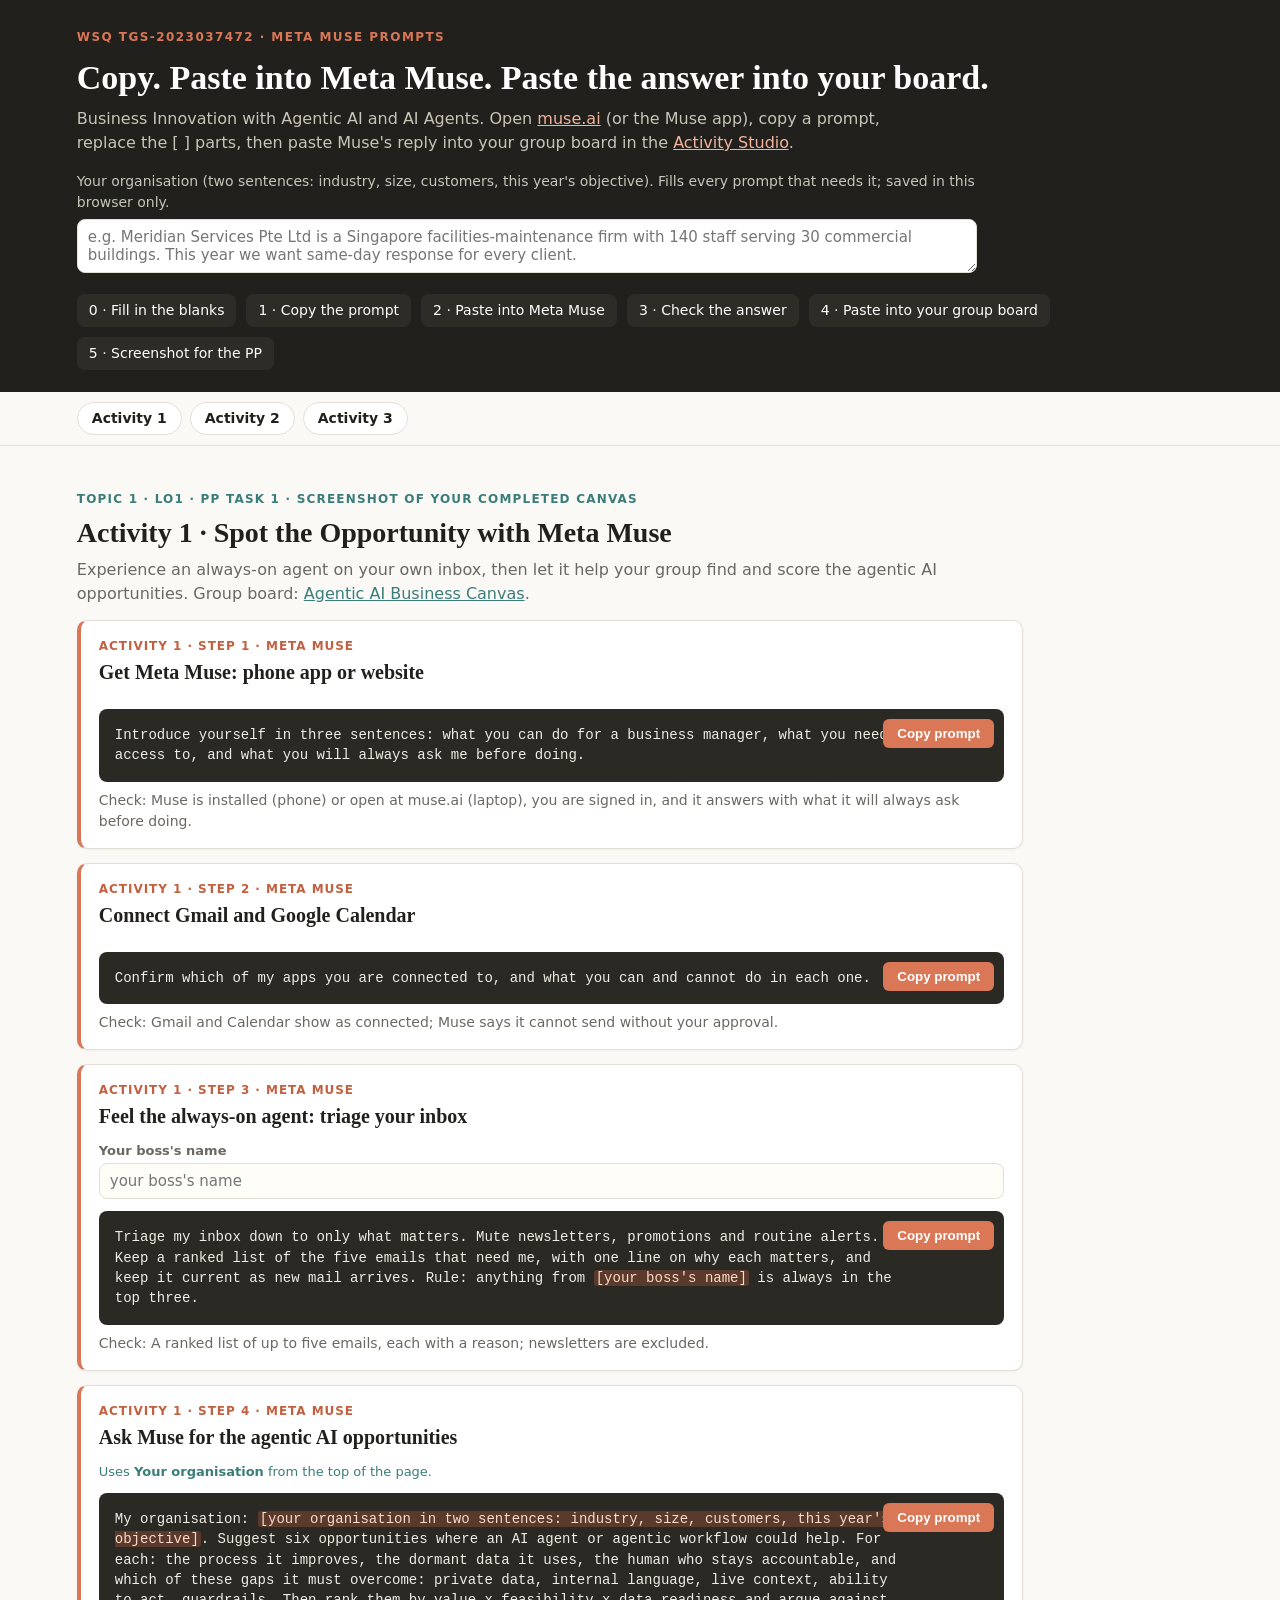
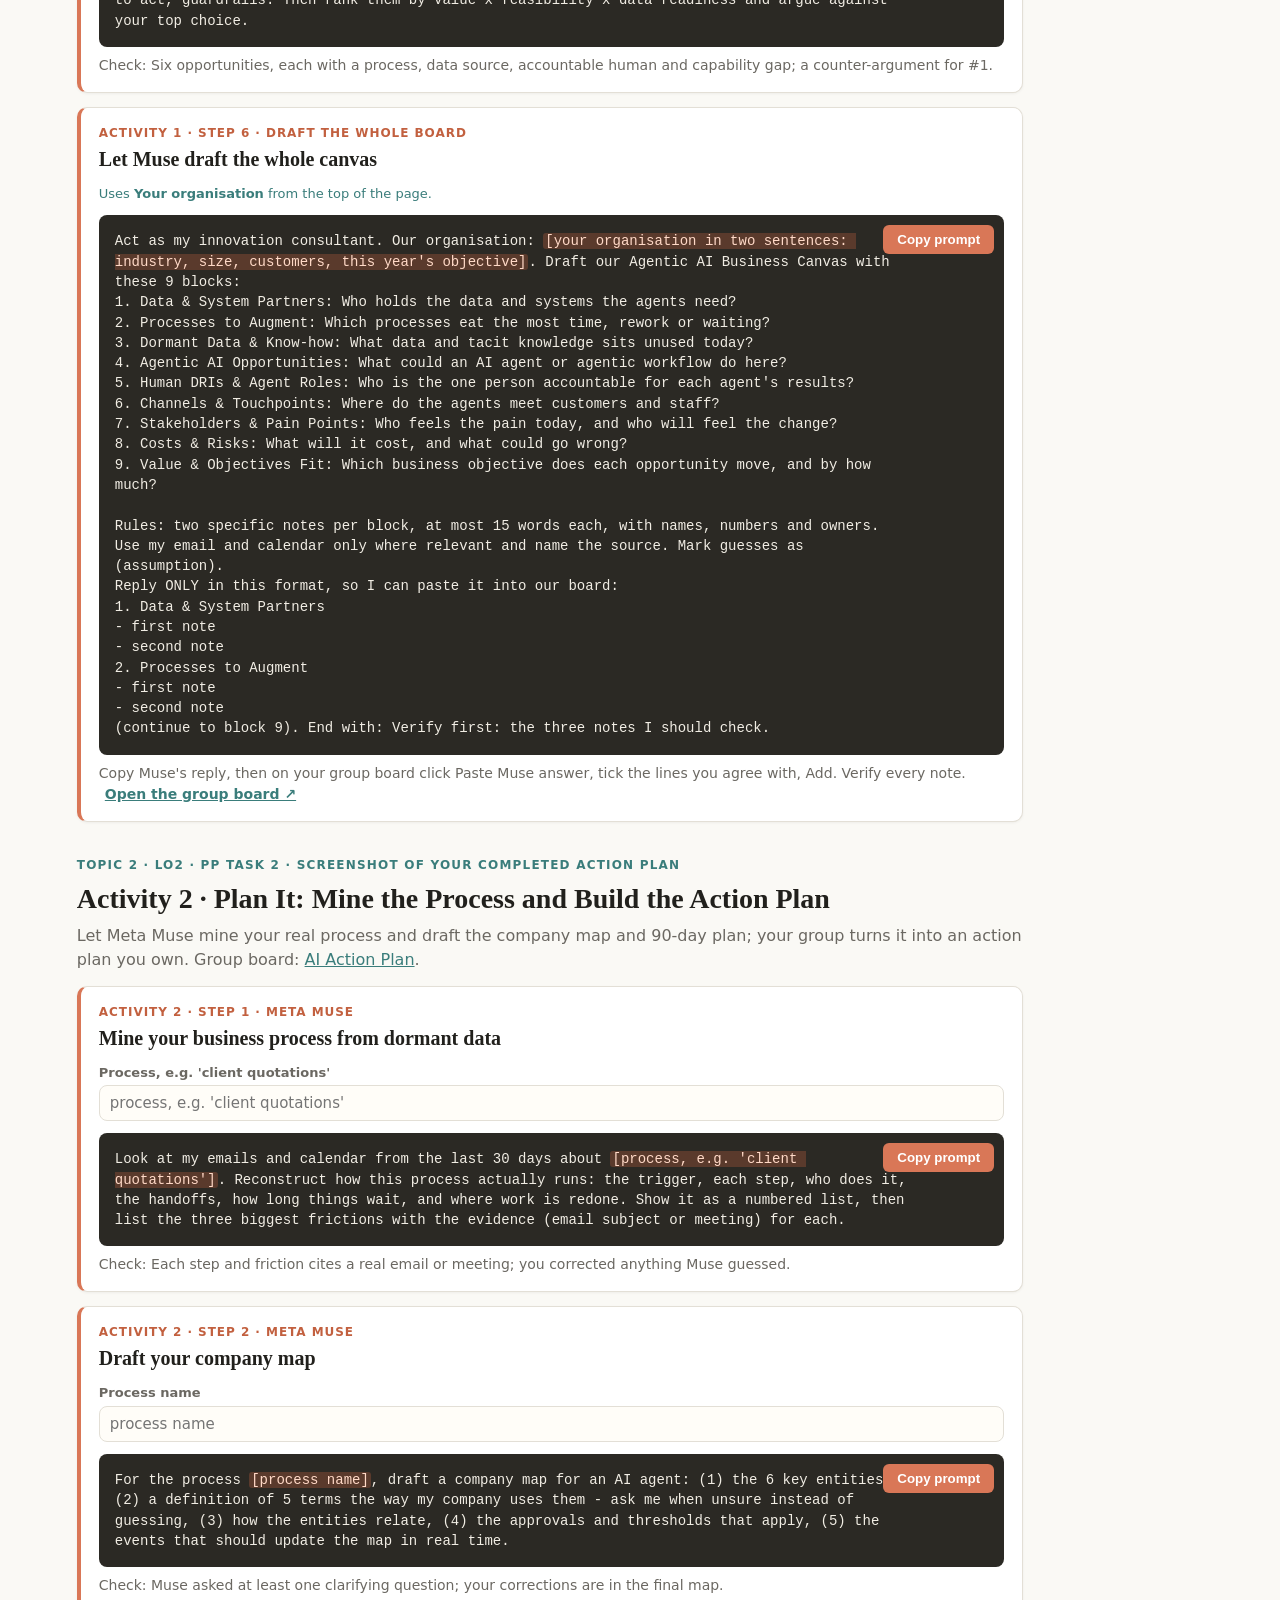
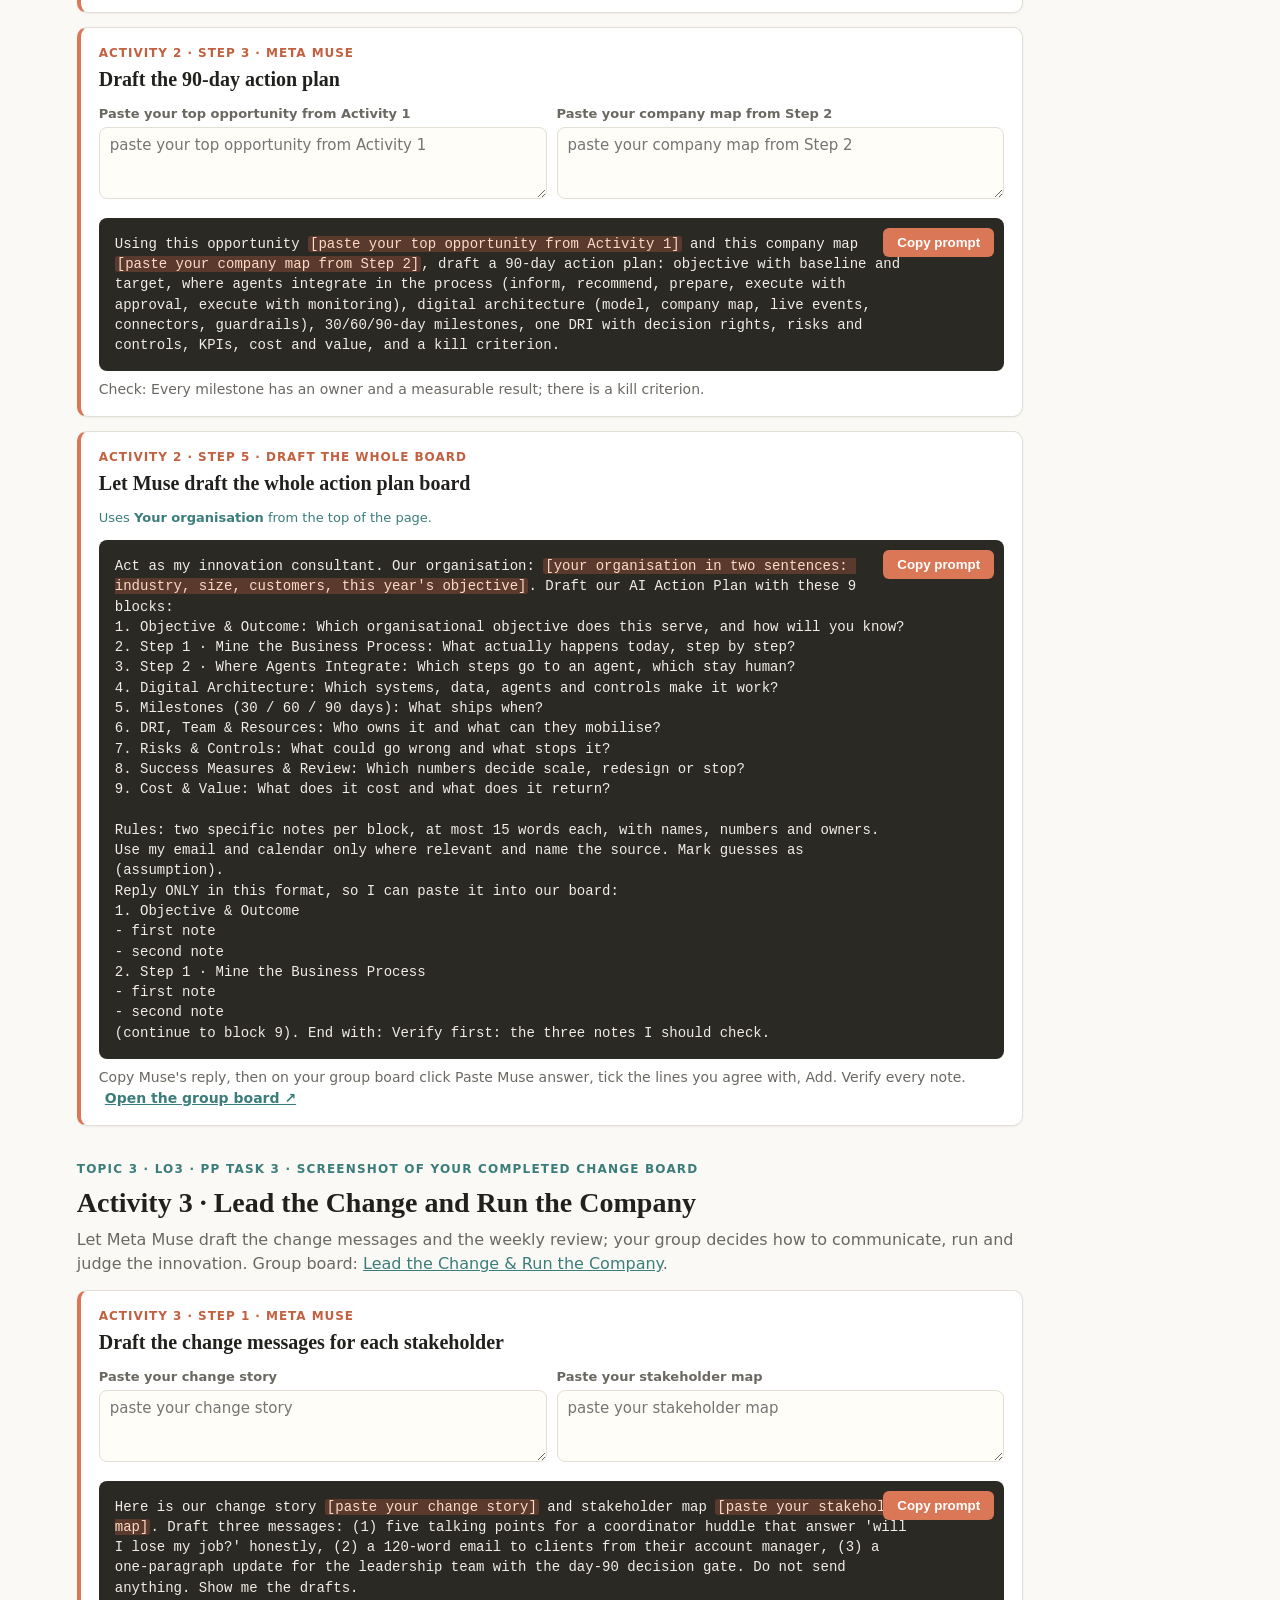
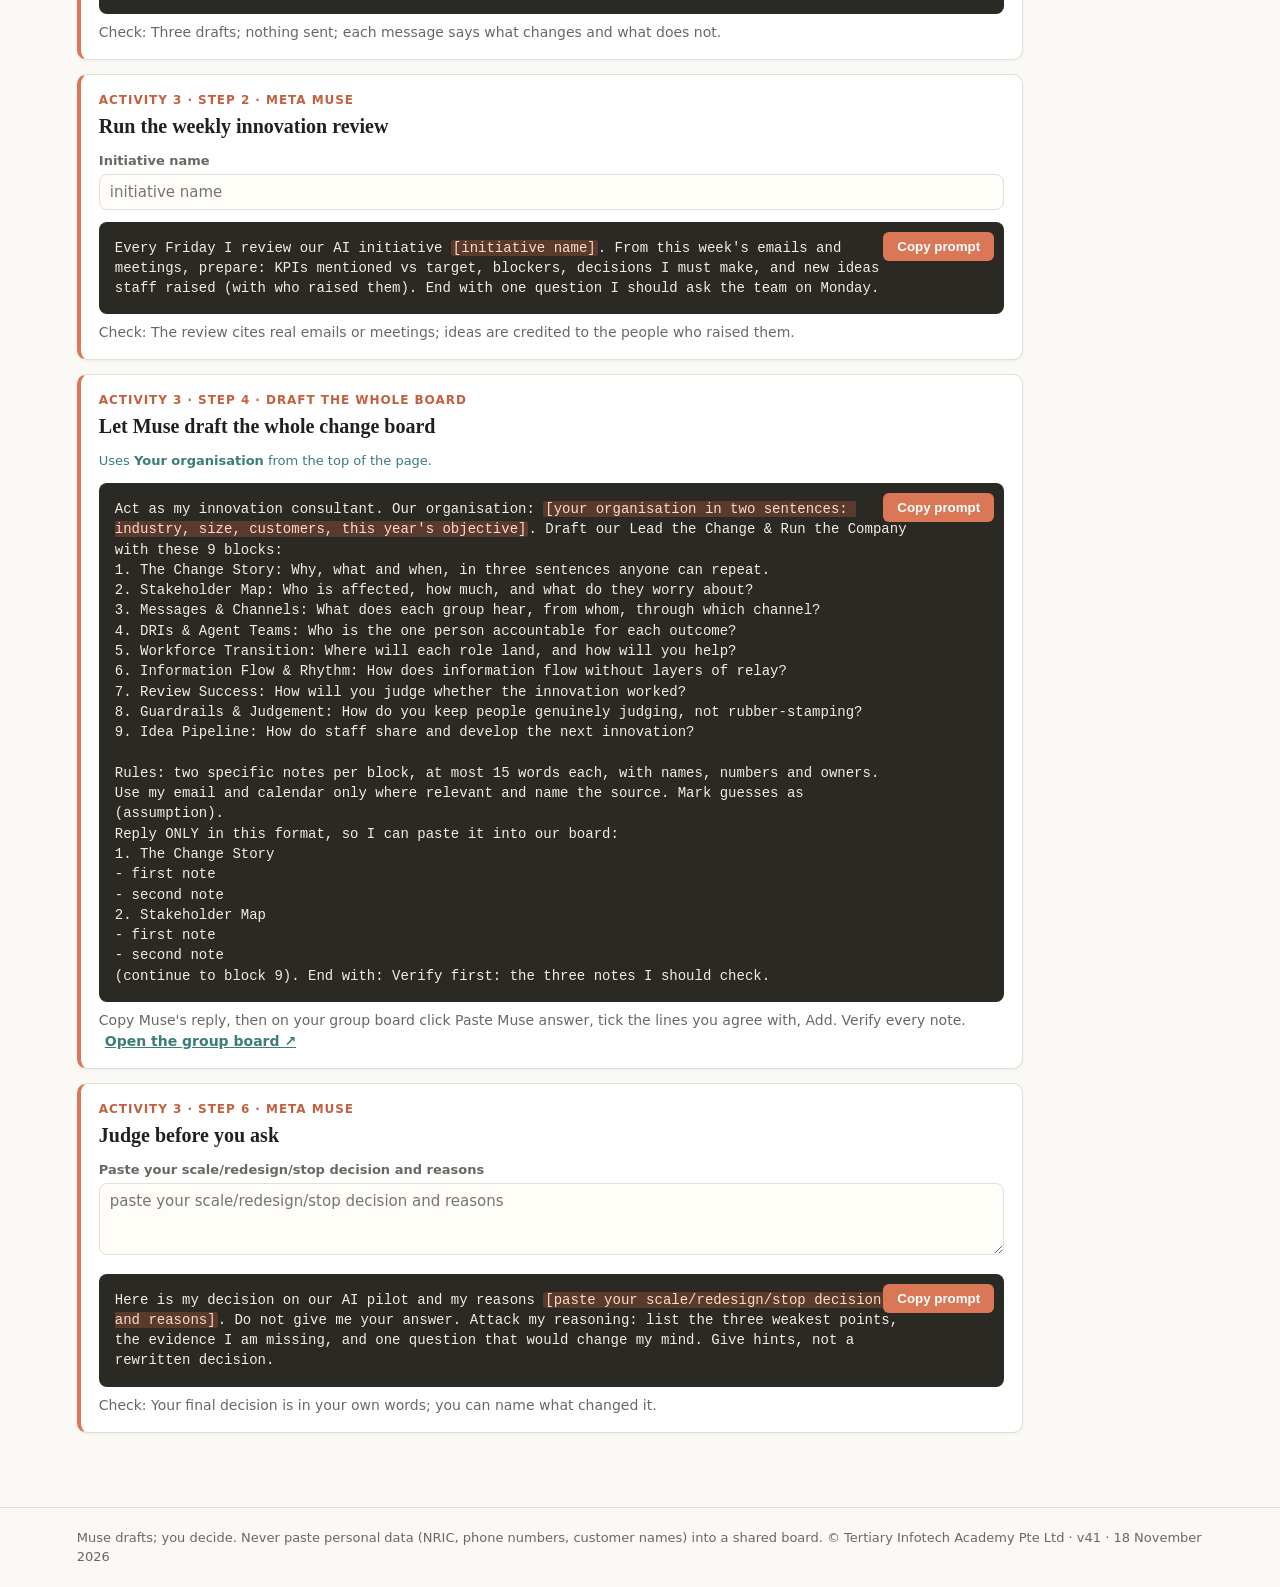
==== commit 14fa865e: "docs: Meta Muse app or website for every activity Co-Authored-By: Claude Opus 5.5 <noreply@anthropic" ====
--- a/prompts.html
+++ b/prompts.html
@@ -24,7 +24,7 @@
 <textarea id="org" rows="2" placeholder="e.g. Meridian Services Pte Ltd is a Singapore facilities-maintenance firm with 140 staff serving 30 commercial buildings. This year we want same-day response for every client."></textarea></label></div>
 <div class="how"><span>0 · Fill in the blanks</span><span>1 · Copy the prompt</span><span>2 · Paste into Meta Muse</span><span>3 · Check the answer</span><span>4 · Paste into your group board</span><span>5 · Screenshot for the PP</span></div></header>
 <nav><a href="#lab1">Activity 1</a><a href="#lab2">Activity 2</a><a href="#lab3">Activity 3</a></nav>
-<main><section id="lab1"><div class="sk">Topic 1 · LO1 · PP Task 1 · screenshot of your completed canvas</div><h2>Activity 1 · Spot the Opportunity with Meta Muse</h2><p class="pitch">Experience an always-on agent on your own inbox, then let it help your group find and score the agentic AI opportunities. Group board: <a href="https://alfredang.github.io/bcm/?activity=opportunity" target="_blank" rel="noopener">Agentic AI Business Canvas</a>.</p><article class="p" id="l1s1"><div class="k">Activity 1 · Step 1 · Meta Muse</div><h3>Get Meta Muse on your phone or laptop</h3><div class="fields"></div><div class="code"><button class="copy">Copy prompt</button><pre class="tpl" hidden>Introduce yourself in three sentences: what you can do for a business manager, what you need access to, and what you will always ask me before doing.</pre><pre class="out"></pre></div><div class="foot">Check: Muse is installed (phone) or open at muse.ai (laptop), you are signed in, and it answers with what it will always ask before doing. </div></article><article class="p" id="l1s2"><div class="k">Activity 1 · Step 2 · Meta Muse</div><h3>Connect Gmail and Google Calendar</h3><div class="fields"></div><div class="code"><button class="copy">Copy prompt</button><pre class="tpl" hidden>Confirm which of my apps you are connected to, and what you can and cannot do in each one.</pre><pre class="out"></pre></div><div class="foot">Check: Gmail and Calendar show as connected; Muse says it cannot send without your approval. </div></article><article class="p" id="l1s3"><div class="k">Activity 1 · Step 3 · Meta Muse</div><h3>Feel the always-on agent: triage your inbox</h3><div class="fields"><label class="f"><span>Your boss&#x27;s name</span><input data-ph="your boss&#x27;s name" placeholder="your boss&#x27;s name"></label></div><div class="code"><button class="copy">Copy prompt</button><pre class="tpl" hidden>Triage my inbox down to only what matters. Mute newsletters, promotions and routine alerts. Keep a ranked list of the five emails that need me, with one line on why each matters, and keep it current as new mail arrives. Rule: anything from [your boss&#x27;s name] is always in the top three.</pre><pre class="out"></pre></div><div class="foot">Check: A ranked list of up to five emails, each with a reason; newsletters are excluded. </div></article><article class="p" id="l1s4"><div class="k">Activity 1 · Step 4 · Meta Muse</div><h3>Ask Muse for the agentic AI opportunities</h3><div class="fields"><div class="f org-note">Uses <b>Your organisation</b> from the top of the page.</div></div><div class="code"><button class="copy">Copy prompt</button><pre class="tpl" hidden>My organisation: [your organisation in two sentences: industry, size, customers, this year&#x27;s objective]. Suggest six opportunities where an AI agent or agentic workflow could help. For each: the process it improves, the dormant data it uses, the human who stays accountable, and which of these gaps it must overcome: private data, internal language, live context, ability to act, guardrails. Then rank them by value x feasibility x data readiness and argue against your top choice.</pre><pre class="out"></pre></div><div class="foot">Check: Six opportunities, each with a process, data source, accountable human and capability gap; a counter-argument for #1. </div></article><article class="p" id="l1s6"><div class="k">Activity 1 · Step 6 · draft the whole board</div><h3>Let Muse draft the whole canvas</h3><div class="fields"><div class="f org-note">Uses <b>Your organisation</b> from the top of the page.</div></div><div class="code"><button class="copy">Copy prompt</button><pre class="tpl" hidden>Act as my innovation consultant. Our organisation: [your organisation in two sentences: industry, size, customers, this year&#x27;s objective]. Draft our Agentic AI Business Canvas with these 9 blocks:
+<main><section id="lab1"><div class="sk">Topic 1 · LO1 · PP Task 1 · screenshot of your completed canvas</div><h2>Activity 1 · Spot the Opportunity with Meta Muse</h2><p class="pitch">Experience an always-on agent on your own inbox, then let it help your group find and score the agentic AI opportunities. Group board: <a href="https://alfredang.github.io/bcm/?activity=opportunity" target="_blank" rel="noopener">Agentic AI Business Canvas</a>.</p><article class="p" id="l1s1"><div class="k">Activity 1 · Step 1 · Meta Muse</div><h3>Get Meta Muse: phone app or website</h3><div class="fields"></div><div class="code"><button class="copy">Copy prompt</button><pre class="tpl" hidden>Introduce yourself in three sentences: what you can do for a business manager, what you need access to, and what you will always ask me before doing.</pre><pre class="out"></pre></div><div class="foot">Check: Muse is installed (phone) or open at muse.ai (laptop), you are signed in, and it answers with what it will always ask before doing. </div></article><article class="p" id="l1s2"><div class="k">Activity 1 · Step 2 · Meta Muse</div><h3>Connect Gmail and Google Calendar</h3><div class="fields"></div><div class="code"><button class="copy">Copy prompt</button><pre class="tpl" hidden>Confirm which of my apps you are connected to, and what you can and cannot do in each one.</pre><pre class="out"></pre></div><div class="foot">Check: Gmail and Calendar show as connected; Muse says it cannot send without your approval. </div></article><article class="p" id="l1s3"><div class="k">Activity 1 · Step 3 · Meta Muse</div><h3>Feel the always-on agent: triage your inbox</h3><div class="fields"><label class="f"><span>Your boss&#x27;s name</span><input data-ph="your boss&#x27;s name" placeholder="your boss&#x27;s name"></label></div><div class="code"><button class="copy">Copy prompt</button><pre class="tpl" hidden>Triage my inbox down to only what matters. Mute newsletters, promotions and routine alerts. Keep a ranked list of the five emails that need me, with one line on why each matters, and keep it current as new mail arrives. Rule: anything from [your boss&#x27;s name] is always in the top three.</pre><pre class="out"></pre></div><div class="foot">Check: A ranked list of up to five emails, each with a reason; newsletters are excluded. </div></article><article class="p" id="l1s4"><div class="k">Activity 1 · Step 4 · Meta Muse</div><h3>Ask Muse for the agentic AI opportunities</h3><div class="fields"><div class="f org-note">Uses <b>Your organisation</b> from the top of the page.</div></div><div class="code"><button class="copy">Copy prompt</button><pre class="tpl" hidden>My organisation: [your organisation in two sentences: industry, size, customers, this year&#x27;s objective]. Suggest six opportunities where an AI agent or agentic workflow could help. For each: the process it improves, the dormant data it uses, the human who stays accountable, and which of these gaps it must overcome: private data, internal language, live context, ability to act, guardrails. Then rank them by value x feasibility x data readiness and argue against your top choice.</pre><pre class="out"></pre></div><div class="foot">Check: Six opportunities, each with a process, data source, accountable human and capability gap; a counter-argument for #1. </div></article><article class="p" id="l1s6"><div class="k">Activity 1 · Step 6 · draft the whole board</div><h3>Let Muse draft the whole canvas</h3><div class="fields"><div class="f org-note">Uses <b>Your organisation</b> from the top of the page.</div></div><div class="code"><button class="copy">Copy prompt</button><pre class="tpl" hidden>Act as my innovation consultant. Our organisation: [your organisation in two sentences: industry, size, customers, this year&#x27;s objective]. Draft our Agentic AI Business Canvas with these 9 blocks:
 1. Data &amp; System Partners: Who holds the data and systems the agents need?
 2. Processes to Augment: Which processes eat the most time, rework or waiting?
 3. Dormant Data &amp; Know-how: What data and tacit knowledge sits unused today?
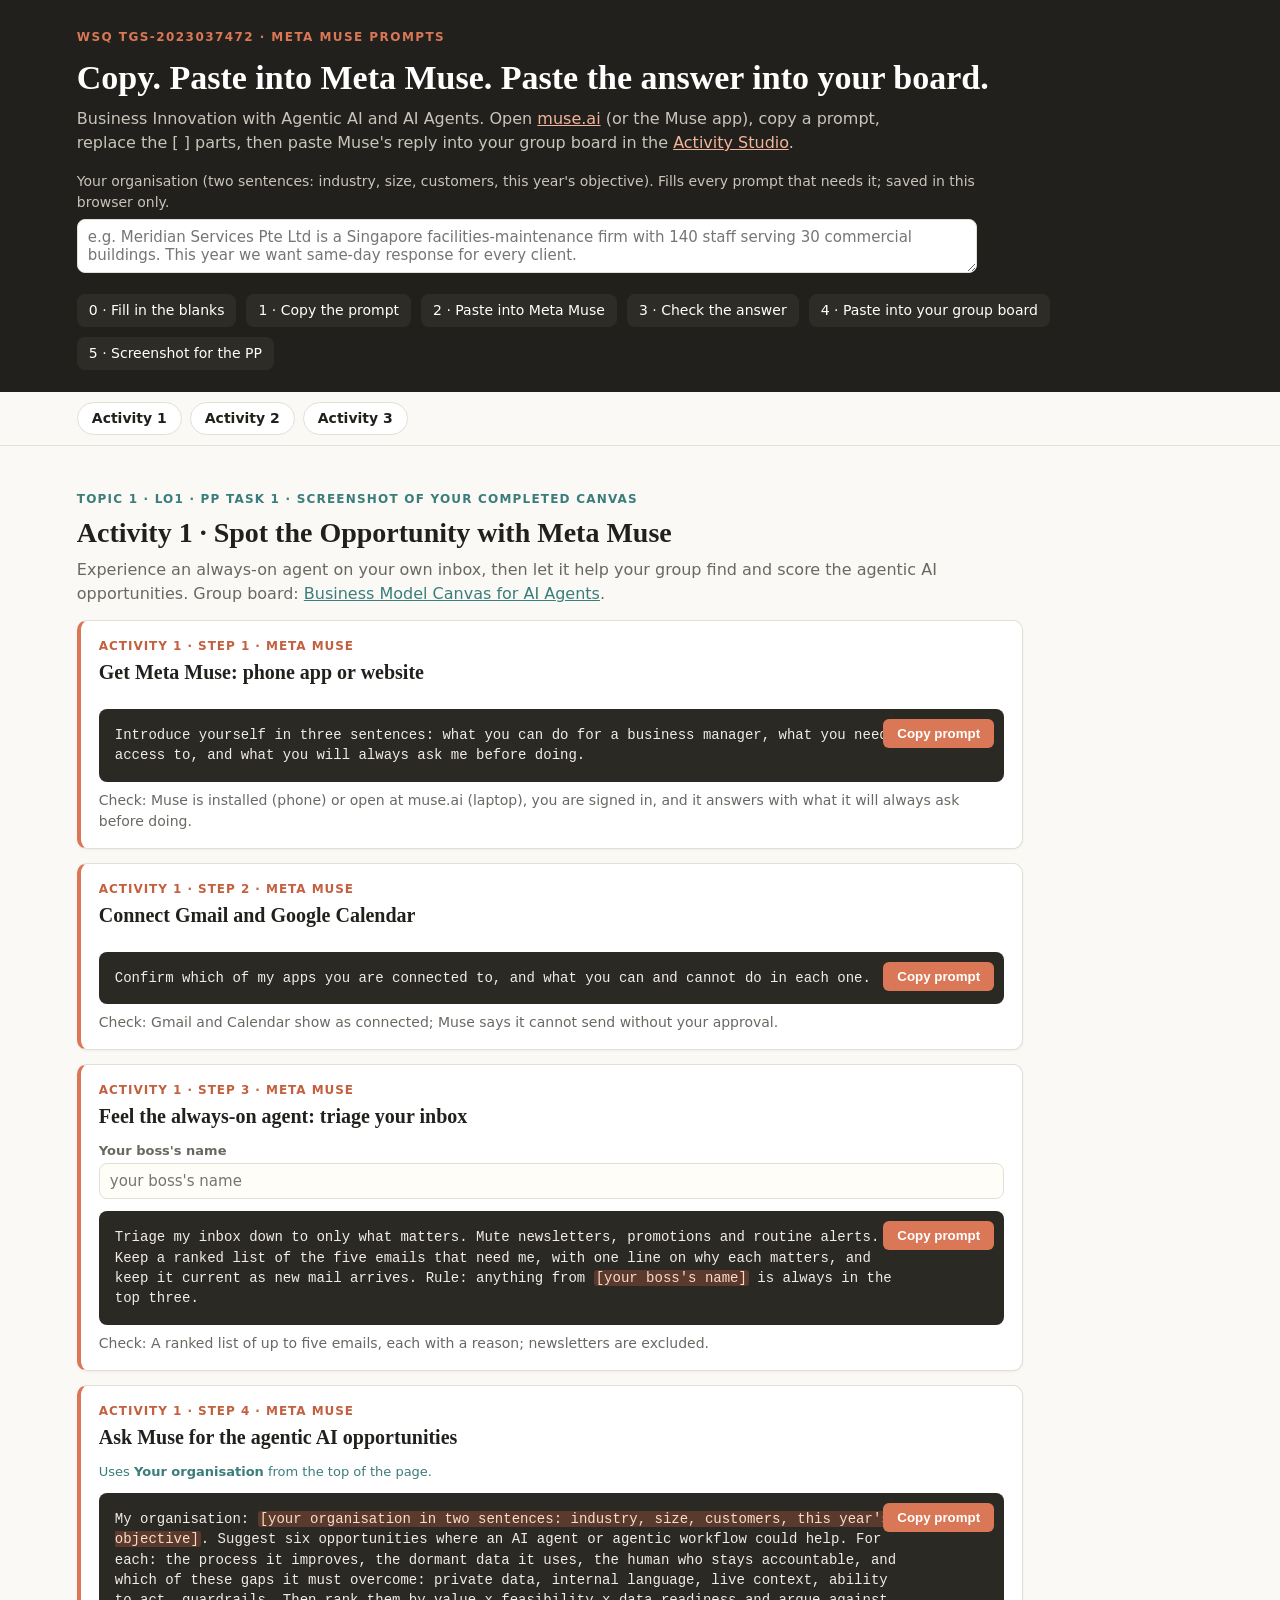
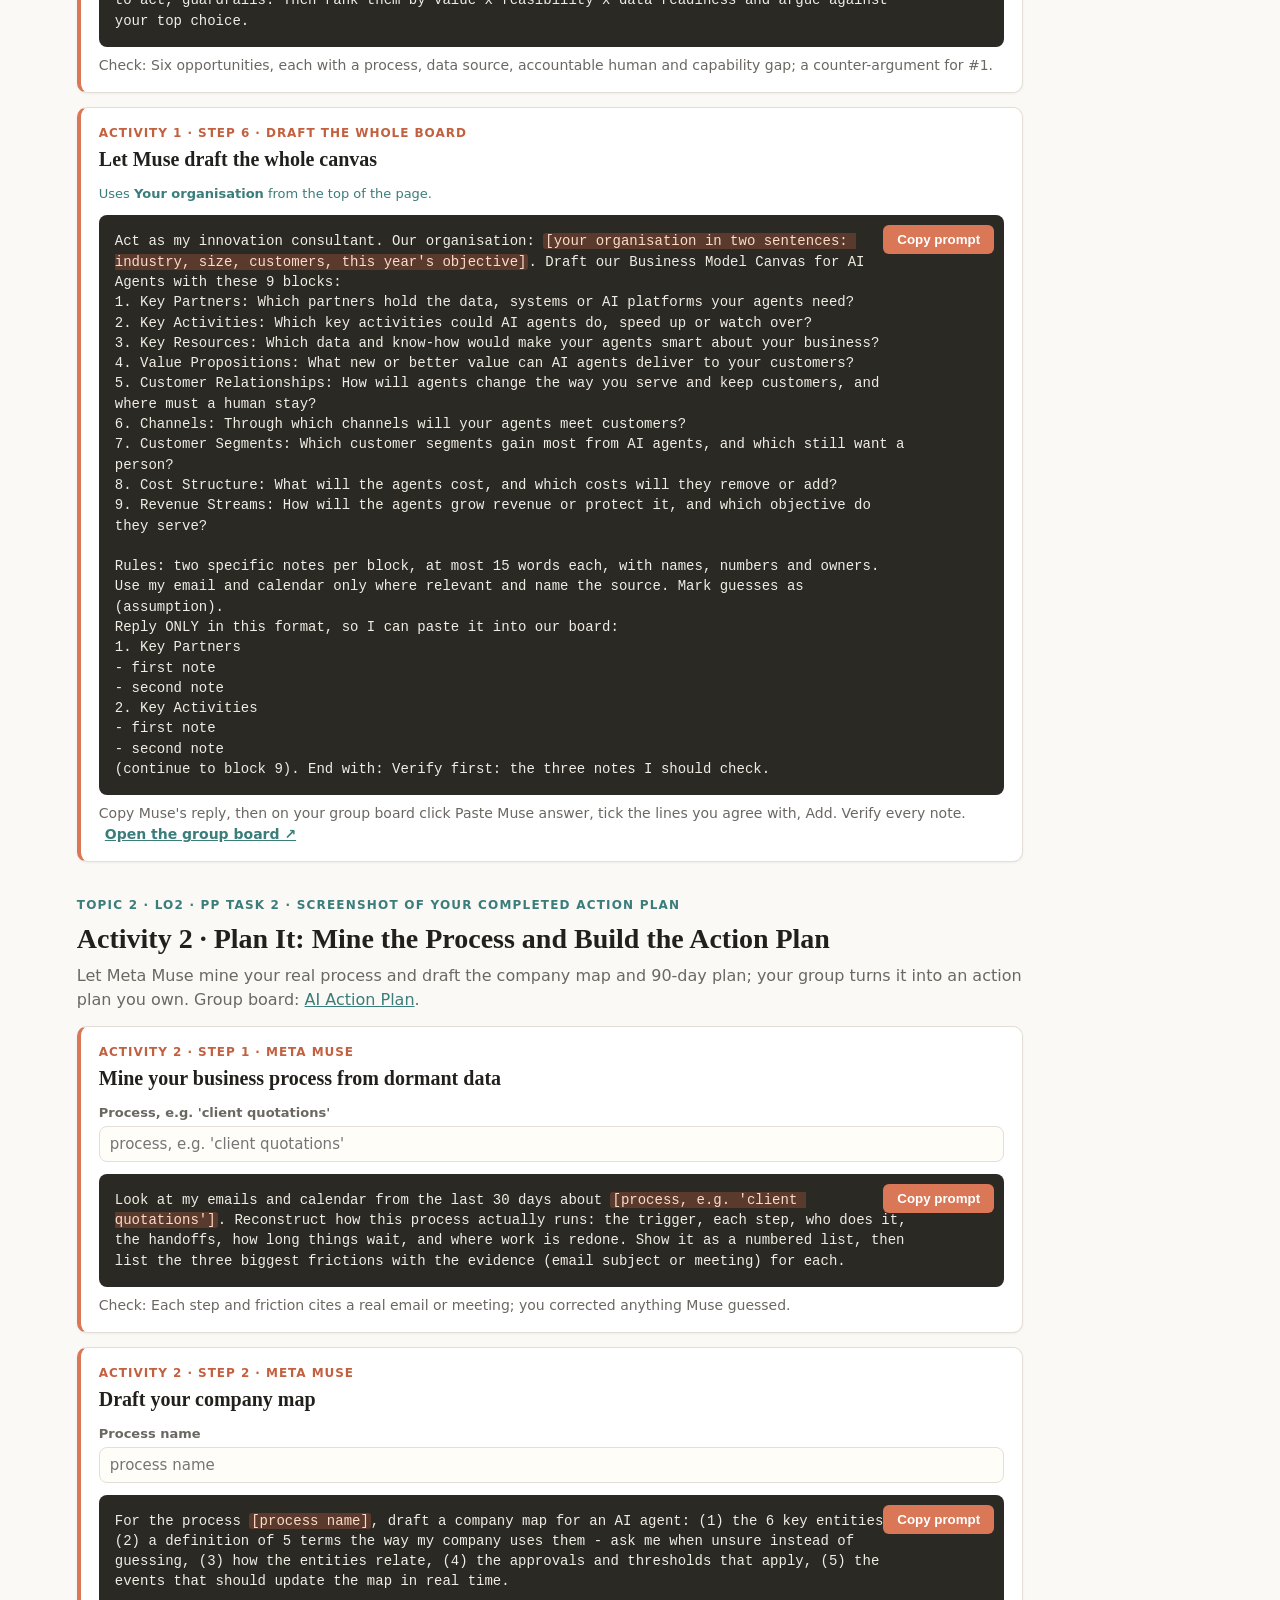
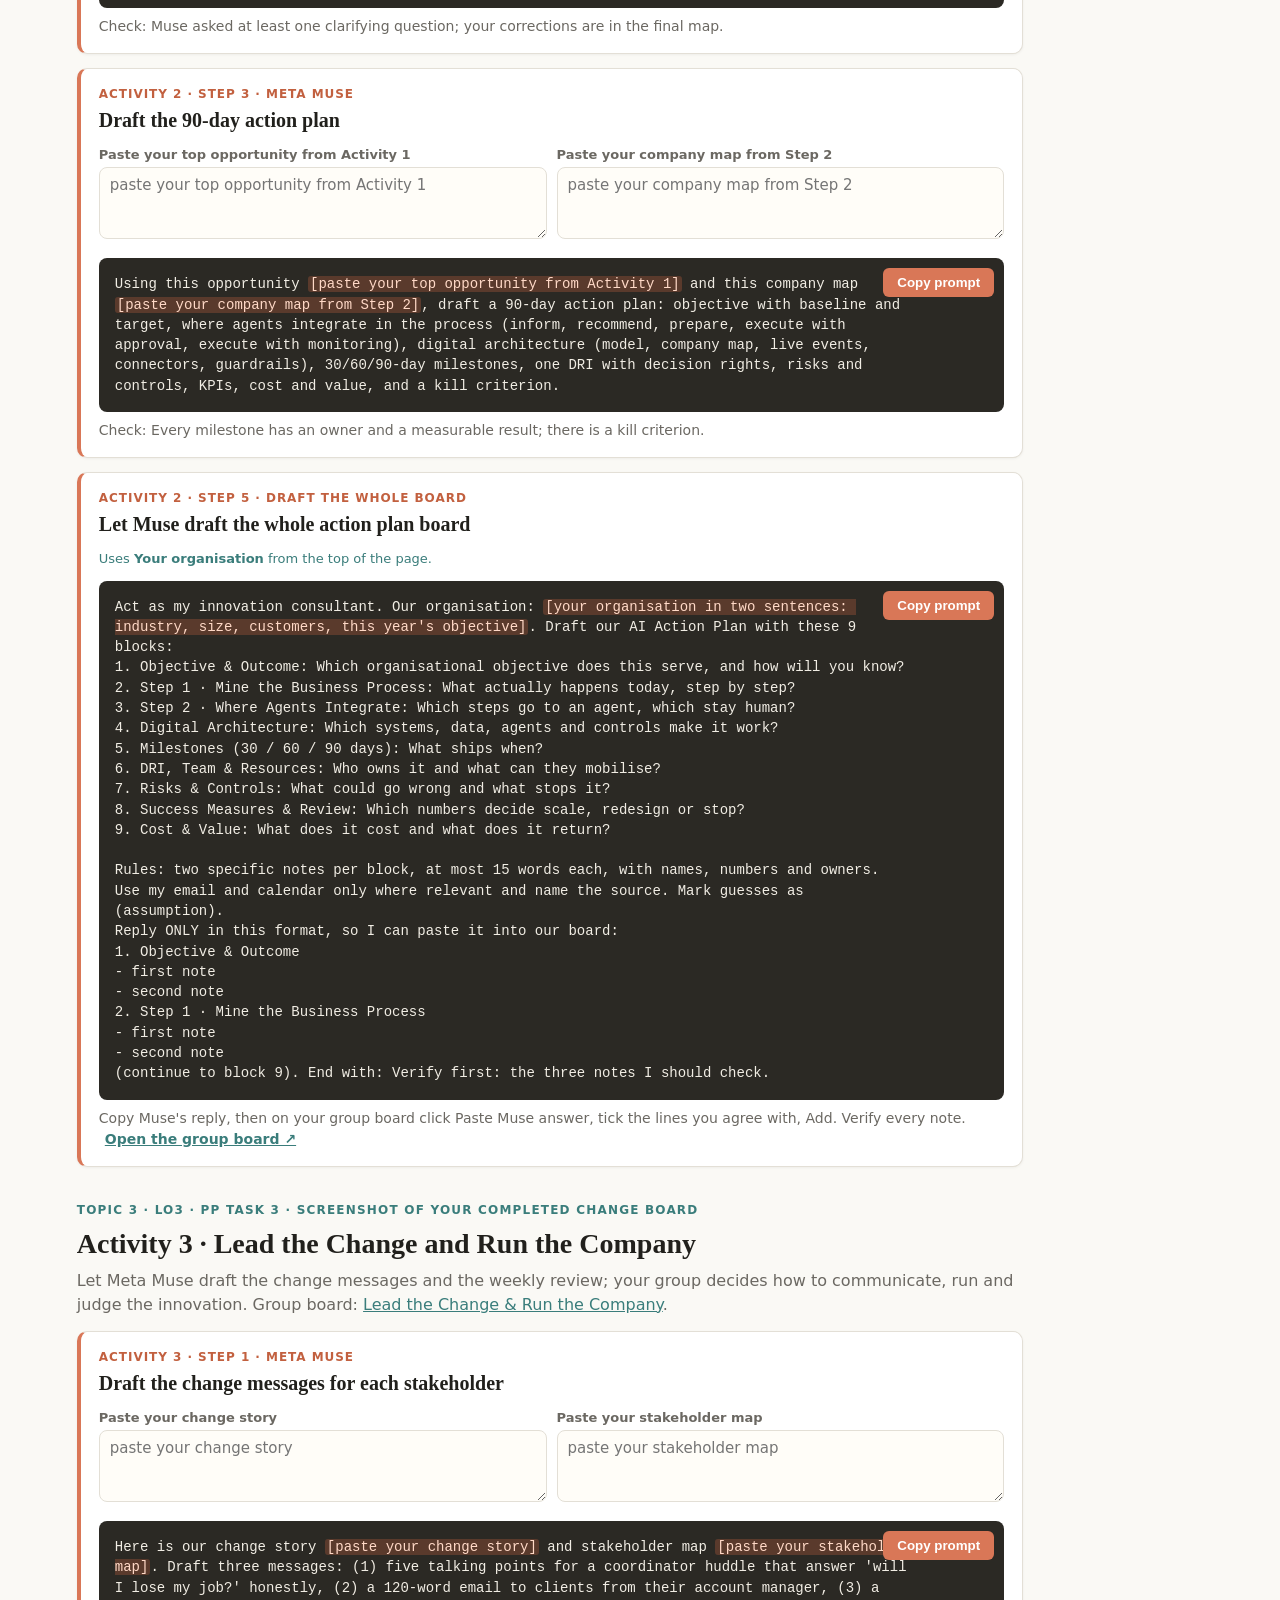
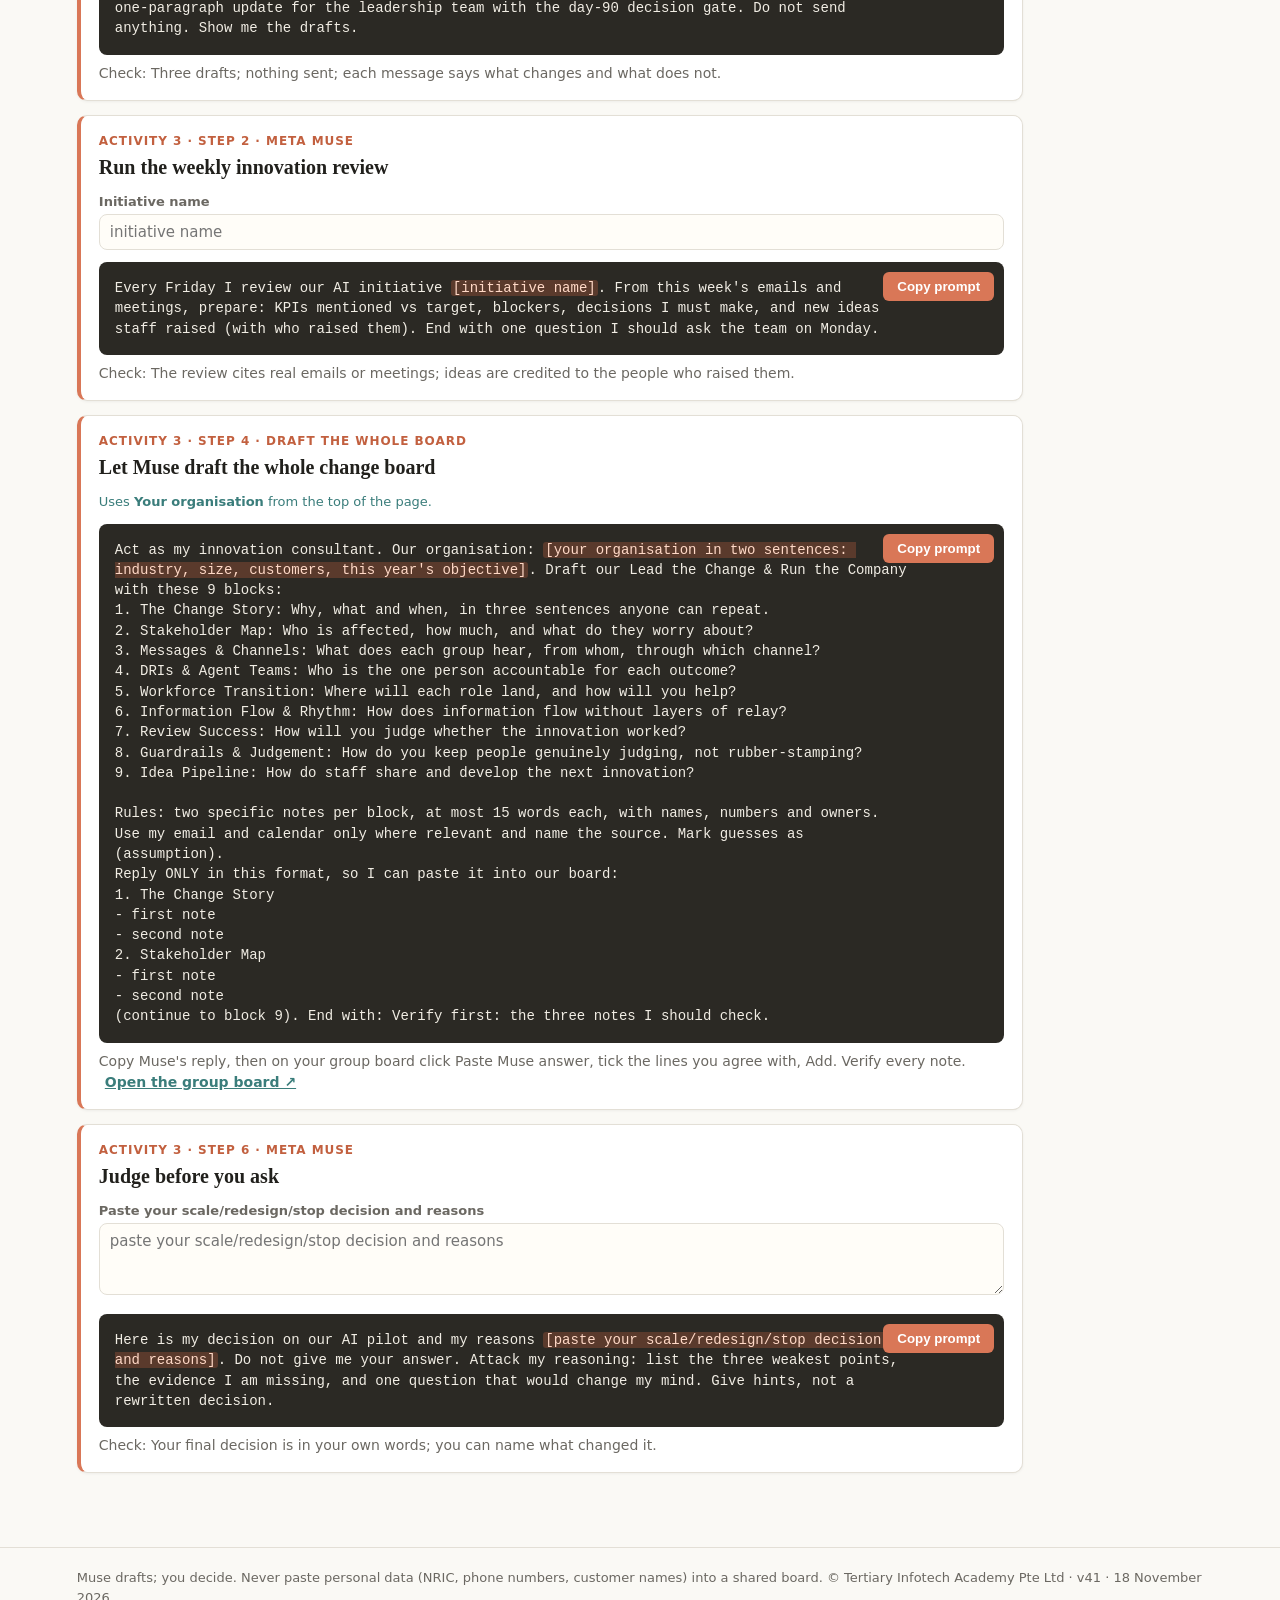
==== commit c2000193: "content: Activity 1 uses the traditional nine BMC blocks, geared to AI-agent opportunities Co-Author" ====
--- a/prompts.html
+++ b/prompts.html
@@ -24,23 +24,23 @@
 <textarea id="org" rows="2" placeholder="e.g. Meridian Services Pte Ltd is a Singapore facilities-maintenance firm with 140 staff serving 30 commercial buildings. This year we want same-day response for every client."></textarea></label></div>
 <div class="how"><span>0 · Fill in the blanks</span><span>1 · Copy the prompt</span><span>2 · Paste into Meta Muse</span><span>3 · Check the answer</span><span>4 · Paste into your group board</span><span>5 · Screenshot for the PP</span></div></header>
 <nav><a href="#lab1">Activity 1</a><a href="#lab2">Activity 2</a><a href="#lab3">Activity 3</a></nav>
-<main><section id="lab1"><div class="sk">Topic 1 · LO1 · PP Task 1 · screenshot of your completed canvas</div><h2>Activity 1 · Spot the Opportunity with Meta Muse</h2><p class="pitch">Experience an always-on agent on your own inbox, then let it help your group find and score the agentic AI opportunities. Group board: <a href="https://alfredang.github.io/bcm/?activity=opportunity" target="_blank" rel="noopener">Agentic AI Business Canvas</a>.</p><article class="p" id="l1s1"><div class="k">Activity 1 · Step 1 · Meta Muse</div><h3>Get Meta Muse: phone app or website</h3><div class="fields"></div><div class="code"><button class="copy">Copy prompt</button><pre class="tpl" hidden>Introduce yourself in three sentences: what you can do for a business manager, what you need access to, and what you will always ask me before doing.</pre><pre class="out"></pre></div><div class="foot">Check: Muse is installed (phone) or open at muse.ai (laptop), you are signed in, and it answers with what it will always ask before doing. </div></article><article class="p" id="l1s2"><div class="k">Activity 1 · Step 2 · Meta Muse</div><h3>Connect Gmail and Google Calendar</h3><div class="fields"></div><div class="code"><button class="copy">Copy prompt</button><pre class="tpl" hidden>Confirm which of my apps you are connected to, and what you can and cannot do in each one.</pre><pre class="out"></pre></div><div class="foot">Check: Gmail and Calendar show as connected; Muse says it cannot send without your approval. </div></article><article class="p" id="l1s3"><div class="k">Activity 1 · Step 3 · Meta Muse</div><h3>Feel the always-on agent: triage your inbox</h3><div class="fields"><label class="f"><span>Your boss&#x27;s name</span><input data-ph="your boss&#x27;s name" placeholder="your boss&#x27;s name"></label></div><div class="code"><button class="copy">Copy prompt</button><pre class="tpl" hidden>Triage my inbox down to only what matters. Mute newsletters, promotions and routine alerts. Keep a ranked list of the five emails that need me, with one line on why each matters, and keep it current as new mail arrives. Rule: anything from [your boss&#x27;s name] is always in the top three.</pre><pre class="out"></pre></div><div class="foot">Check: A ranked list of up to five emails, each with a reason; newsletters are excluded. </div></article><article class="p" id="l1s4"><div class="k">Activity 1 · Step 4 · Meta Muse</div><h3>Ask Muse for the agentic AI opportunities</h3><div class="fields"><div class="f org-note">Uses <b>Your organisation</b> from the top of the page.</div></div><div class="code"><button class="copy">Copy prompt</button><pre class="tpl" hidden>My organisation: [your organisation in two sentences: industry, size, customers, this year&#x27;s objective]. Suggest six opportunities where an AI agent or agentic workflow could help. For each: the process it improves, the dormant data it uses, the human who stays accountable, and which of these gaps it must overcome: private data, internal language, live context, ability to act, guardrails. Then rank them by value x feasibility x data readiness and argue against your top choice.</pre><pre class="out"></pre></div><div class="foot">Check: Six opportunities, each with a process, data source, accountable human and capability gap; a counter-argument for #1. </div></article><article class="p" id="l1s6"><div class="k">Activity 1 · Step 6 · draft the whole board</div><h3>Let Muse draft the whole canvas</h3><div class="fields"><div class="f org-note">Uses <b>Your organisation</b> from the top of the page.</div></div><div class="code"><button class="copy">Copy prompt</button><pre class="tpl" hidden>Act as my innovation consultant. Our organisation: [your organisation in two sentences: industry, size, customers, this year&#x27;s objective]. Draft our Agentic AI Business Canvas with these 9 blocks:
-1. Data &amp; System Partners: Who holds the data and systems the agents need?
-2. Processes to Augment: Which processes eat the most time, rework or waiting?
-3. Dormant Data &amp; Know-how: What data and tacit knowledge sits unused today?
-4. Agentic AI Opportunities: What could an AI agent or agentic workflow do here?
-5. Human DRIs &amp; Agent Roles: Who is the one person accountable for each agent&#x27;s results?
-6. Channels &amp; Touchpoints: Where do the agents meet customers and staff?
-7. Stakeholders &amp; Pain Points: Who feels the pain today, and who will feel the change?
-8. Costs &amp; Risks: What will it cost, and what could go wrong?
-9. Value &amp; Objectives Fit: Which business objective does each opportunity move, and by how much?
+<main><section id="lab1"><div class="sk">Topic 1 · LO1 · PP Task 1 · screenshot of your completed canvas</div><h2>Activity 1 · Spot the Opportunity with Meta Muse</h2><p class="pitch">Experience an always-on agent on your own inbox, then let it help your group find and score the agentic AI opportunities. Group board: <a href="https://alfredang.github.io/bcm/?activity=opportunity" target="_blank" rel="noopener">Business Model Canvas for AI Agents</a>.</p><article class="p" id="l1s1"><div class="k">Activity 1 · Step 1 · Meta Muse</div><h3>Get Meta Muse: phone app or website</h3><div class="fields"></div><div class="code"><button class="copy">Copy prompt</button><pre class="tpl" hidden>Introduce yourself in three sentences: what you can do for a business manager, what you need access to, and what you will always ask me before doing.</pre><pre class="out"></pre></div><div class="foot">Check: Muse is installed (phone) or open at muse.ai (laptop), you are signed in, and it answers with what it will always ask before doing. </div></article><article class="p" id="l1s2"><div class="k">Activity 1 · Step 2 · Meta Muse</div><h3>Connect Gmail and Google Calendar</h3><div class="fields"></div><div class="code"><button class="copy">Copy prompt</button><pre class="tpl" hidden>Confirm which of my apps you are connected to, and what you can and cannot do in each one.</pre><pre class="out"></pre></div><div class="foot">Check: Gmail and Calendar show as connected; Muse says it cannot send without your approval. </div></article><article class="p" id="l1s3"><div class="k">Activity 1 · Step 3 · Meta Muse</div><h3>Feel the always-on agent: triage your inbox</h3><div class="fields"><label class="f"><span>Your boss&#x27;s name</span><input data-ph="your boss&#x27;s name" placeholder="your boss&#x27;s name"></label></div><div class="code"><button class="copy">Copy prompt</button><pre class="tpl" hidden>Triage my inbox down to only what matters. Mute newsletters, promotions and routine alerts. Keep a ranked list of the five emails that need me, with one line on why each matters, and keep it current as new mail arrives. Rule: anything from [your boss&#x27;s name] is always in the top three.</pre><pre class="out"></pre></div><div class="foot">Check: A ranked list of up to five emails, each with a reason; newsletters are excluded. </div></article><article class="p" id="l1s4"><div class="k">Activity 1 · Step 4 · Meta Muse</div><h3>Ask Muse for the agentic AI opportunities</h3><div class="fields"><div class="f org-note">Uses <b>Your organisation</b> from the top of the page.</div></div><div class="code"><button class="copy">Copy prompt</button><pre class="tpl" hidden>My organisation: [your organisation in two sentences: industry, size, customers, this year&#x27;s objective]. Suggest six opportunities where an AI agent or agentic workflow could help. For each: the process it improves, the dormant data it uses, the human who stays accountable, and which of these gaps it must overcome: private data, internal language, live context, ability to act, guardrails. Then rank them by value x feasibility x data readiness and argue against your top choice.</pre><pre class="out"></pre></div><div class="foot">Check: Six opportunities, each with a process, data source, accountable human and capability gap; a counter-argument for #1. </div></article><article class="p" id="l1s6"><div class="k">Activity 1 · Step 6 · draft the whole board</div><h3>Let Muse draft the whole canvas</h3><div class="fields"><div class="f org-note">Uses <b>Your organisation</b> from the top of the page.</div></div><div class="code"><button class="copy">Copy prompt</button><pre class="tpl" hidden>Act as my innovation consultant. Our organisation: [your organisation in two sentences: industry, size, customers, this year&#x27;s objective]. Draft our Business Model Canvas for AI Agents with these 9 blocks:
+1. Key Partners: Which partners hold the data, systems or AI platforms your agents need?
+2. Key Activities: Which key activities could AI agents do, speed up or watch over?
+3. Key Resources: Which data and know-how would make your agents smart about your business?
+4. Value Propositions: What new or better value can AI agents deliver to your customers?
+5. Customer Relationships: How will agents change the way you serve and keep customers, and where must a human stay?
+6. Channels: Through which channels will your agents meet customers?
+7. Customer Segments: Which customer segments gain most from AI agents, and which still want a person?
+8. Cost Structure: What will the agents cost, and which costs will they remove or add?
+9. Revenue Streams: How will the agents grow revenue or protect it, and which objective do they serve?
 
 Rules: two specific notes per block, at most 15 words each, with names, numbers and owners. Use my email and calendar only where relevant and name the source. Mark guesses as (assumption).
 Reply ONLY in this format, so I can paste it into our board:
-1. Data &amp; System Partners
+1. Key Partners
 - first note
 - second note
-2. Processes to Augment
+2. Key Activities
 - first note
 - second note
 (continue to block 9). End with: Verify first: the three notes I should check.</pre><pre class="out"></pre></div><div class="foot">Copy Muse&#x27;s reply, then on your group board click Paste Muse answer, tick the lines you agree with, Add. Verify every note. <a class="board" href="https://alfredang.github.io/bcm/?activity=opportunity" target="_blank" rel="noopener">Open the group board ↗</a></div></article></section><section id="lab2"><div class="sk">Topic 2 · LO2 · PP Task 2 · screenshot of your completed action plan</div><h2>Activity 2 · Plan It: Mine the Process and Build the Action Plan</h2><p class="pitch">Let Meta Muse mine your real process and draft the company map and 90-day plan; your group turns it into an action plan you own. Group board: <a href="https://alfredang.github.io/bcm/?activity=actionplan" target="_blank" rel="noopener">AI Action Plan</a>.</p><article class="p" id="l2s1"><div class="k">Activity 2 · Step 1 · Meta Muse</div><h3>Mine your business process from dormant data</h3><div class="fields"><label class="f"><span>Process, e.g. &#x27;client quotations&#x27;</span><input data-ph="process, e.g. &#x27;client quotations&#x27;" placeholder="process, e.g. &#x27;client quotations&#x27;"></label></div><div class="code"><button class="copy">Copy prompt</button><pre class="tpl" hidden>Look at my emails and calendar from the last 30 days about [process, e.g. &#x27;client quotations&#x27;]. Reconstruct how this process actually runs: the trigger, each step, who does it, the handoffs, how long things wait, and where work is redone. Show it as a numbered list, then list the three biggest frictions with the evidence (email subject or meeting) for each.</pre><pre class="out"></pre></div><div class="foot">Check: Each step and friction cites a real email or meeting; you corrected anything Muse guessed. </div></article><article class="p" id="l2s2"><div class="k">Activity 2 · Step 2 · Meta Muse</div><h3>Draft your company map</h3><div class="fields"><label class="f"><span>Process name</span><input data-ph="process name" placeholder="process name"></label></div><div class="code"><button class="copy">Copy prompt</button><pre class="tpl" hidden>For the process [process name], draft a company map for an AI agent: (1) the 6 key entities, (2) a definition of 5 terms the way my company uses them - ask me when unsure instead of guessing, (3) how the entities relate, (4) the approvals and thresholds that apply, (5) the events that should update the map in real time.</pre><pre class="out"></pre></div><div class="foot">Check: Muse asked at least one clarifying question; your corrections are in the final map. </div></article><article class="p" id="l2s3"><div class="k">Activity 2 · Step 3 · Meta Muse</div><h3>Draft the 90-day action plan</h3><div class="fields"><label class="f"><span>Paste your top opportunity from Activity 1</span><textarea rows="3" data-ph="paste your top opportunity from Activity 1" placeholder="paste your top opportunity from Activity 1"></textarea></label><label class="f"><span>Paste your company map from Step 2</span><textarea rows="3" data-ph="paste your company map from Step 2" placeholder="paste your company map from Step 2"></textarea></label></div><div class="code"><button class="copy">Copy prompt</button><pre class="tpl" hidden>Using this opportunity [paste your top opportunity from Activity 1] and this company map [paste your company map from Step 2], draft a 90-day action plan: objective with baseline and target, where agents integrate in the process (inform, recommend, prepare, execute with approval, execute with monitoring), digital architecture (model, company map, live events, connectors, guardrails), 30/60/90-day milestones, one DRI with decision rights, risks and controls, KPIs, cost and value, and a kill criterion.</pre><pre class="out"></pre></div><div class="foot">Check: Every milestone has an owner and a measurable result; there is a kill criterion. </div></article><article class="p" id="l2s5"><div class="k">Activity 2 · Step 5 · draft the whole board</div><h3>Let Muse draft the whole action plan board</h3><div class="fields"><div class="f org-note">Uses <b>Your organisation</b> from the top of the page.</div></div><div class="code"><button class="copy">Copy prompt</button><pre class="tpl" hidden>Act as my innovation consultant. Our organisation: [your organisation in two sentences: industry, size, customers, this year&#x27;s objective]. Draft our AI Action Plan with these 9 blocks:
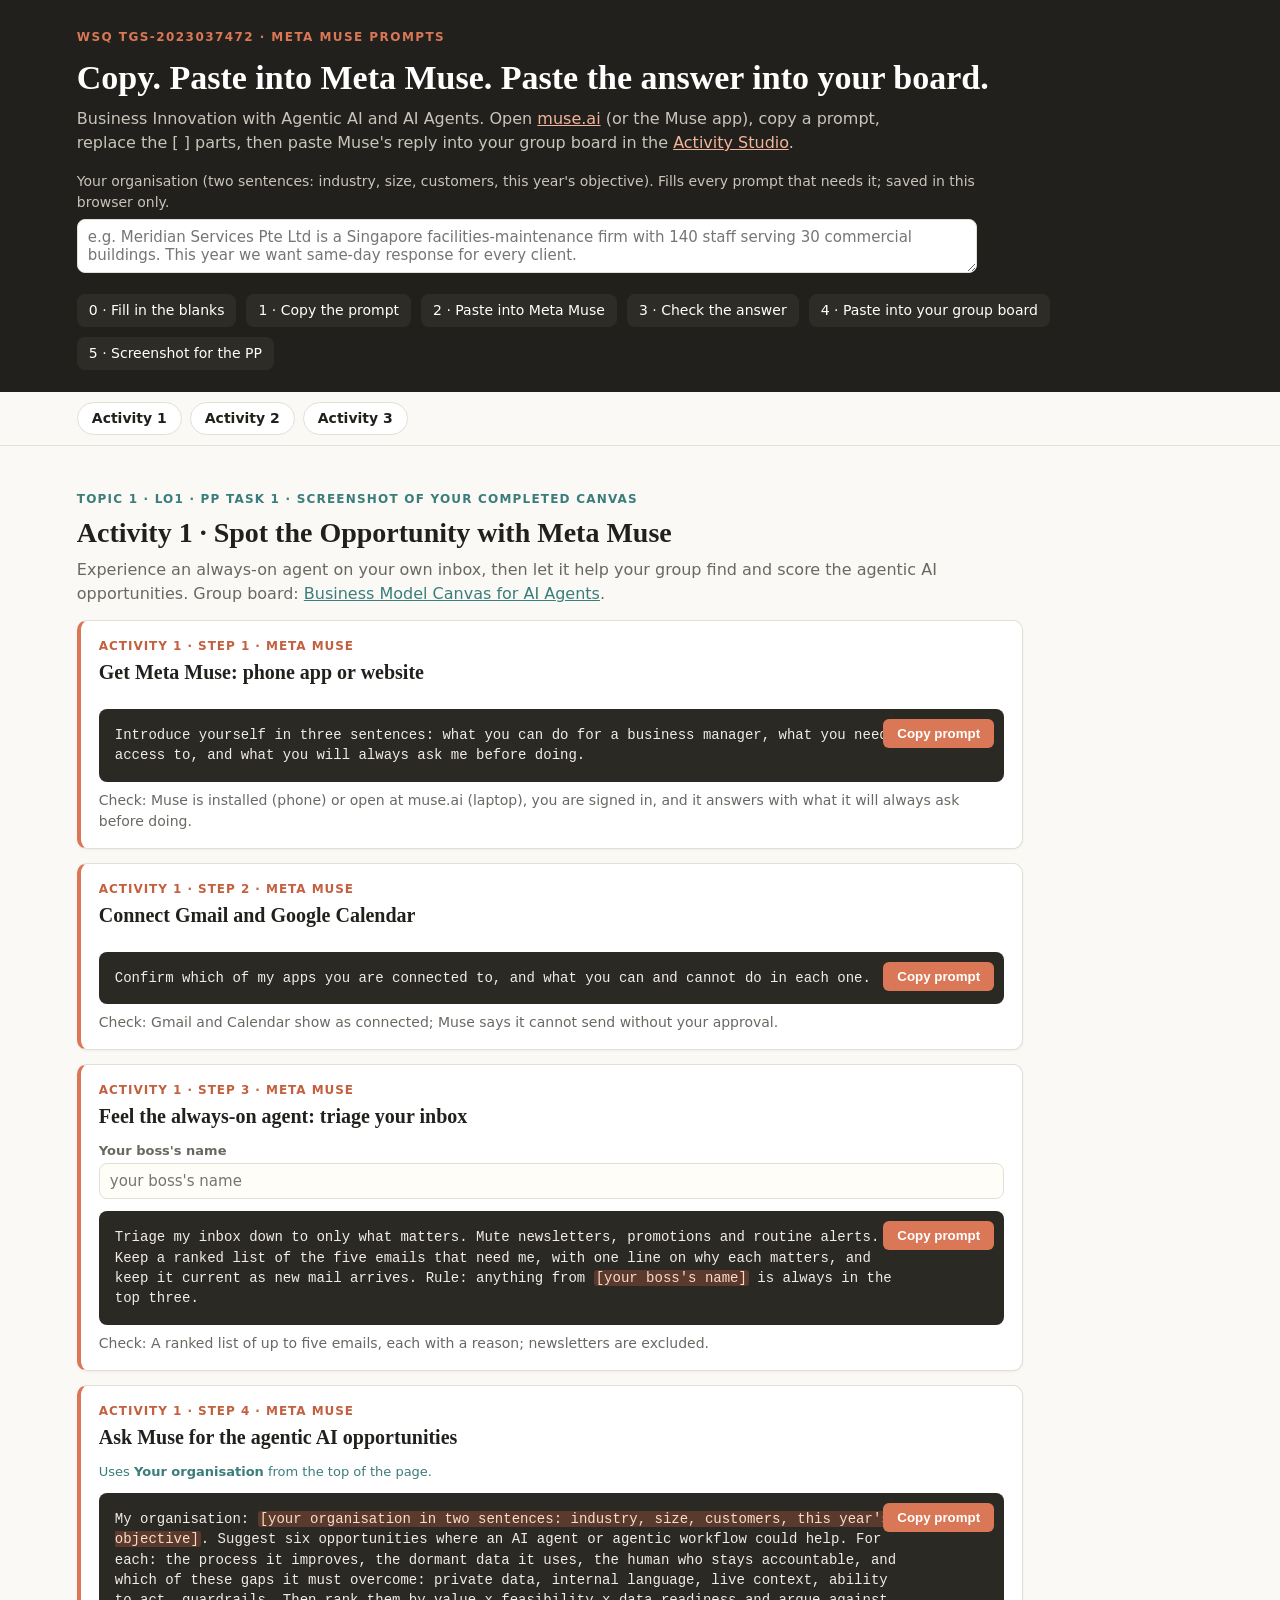
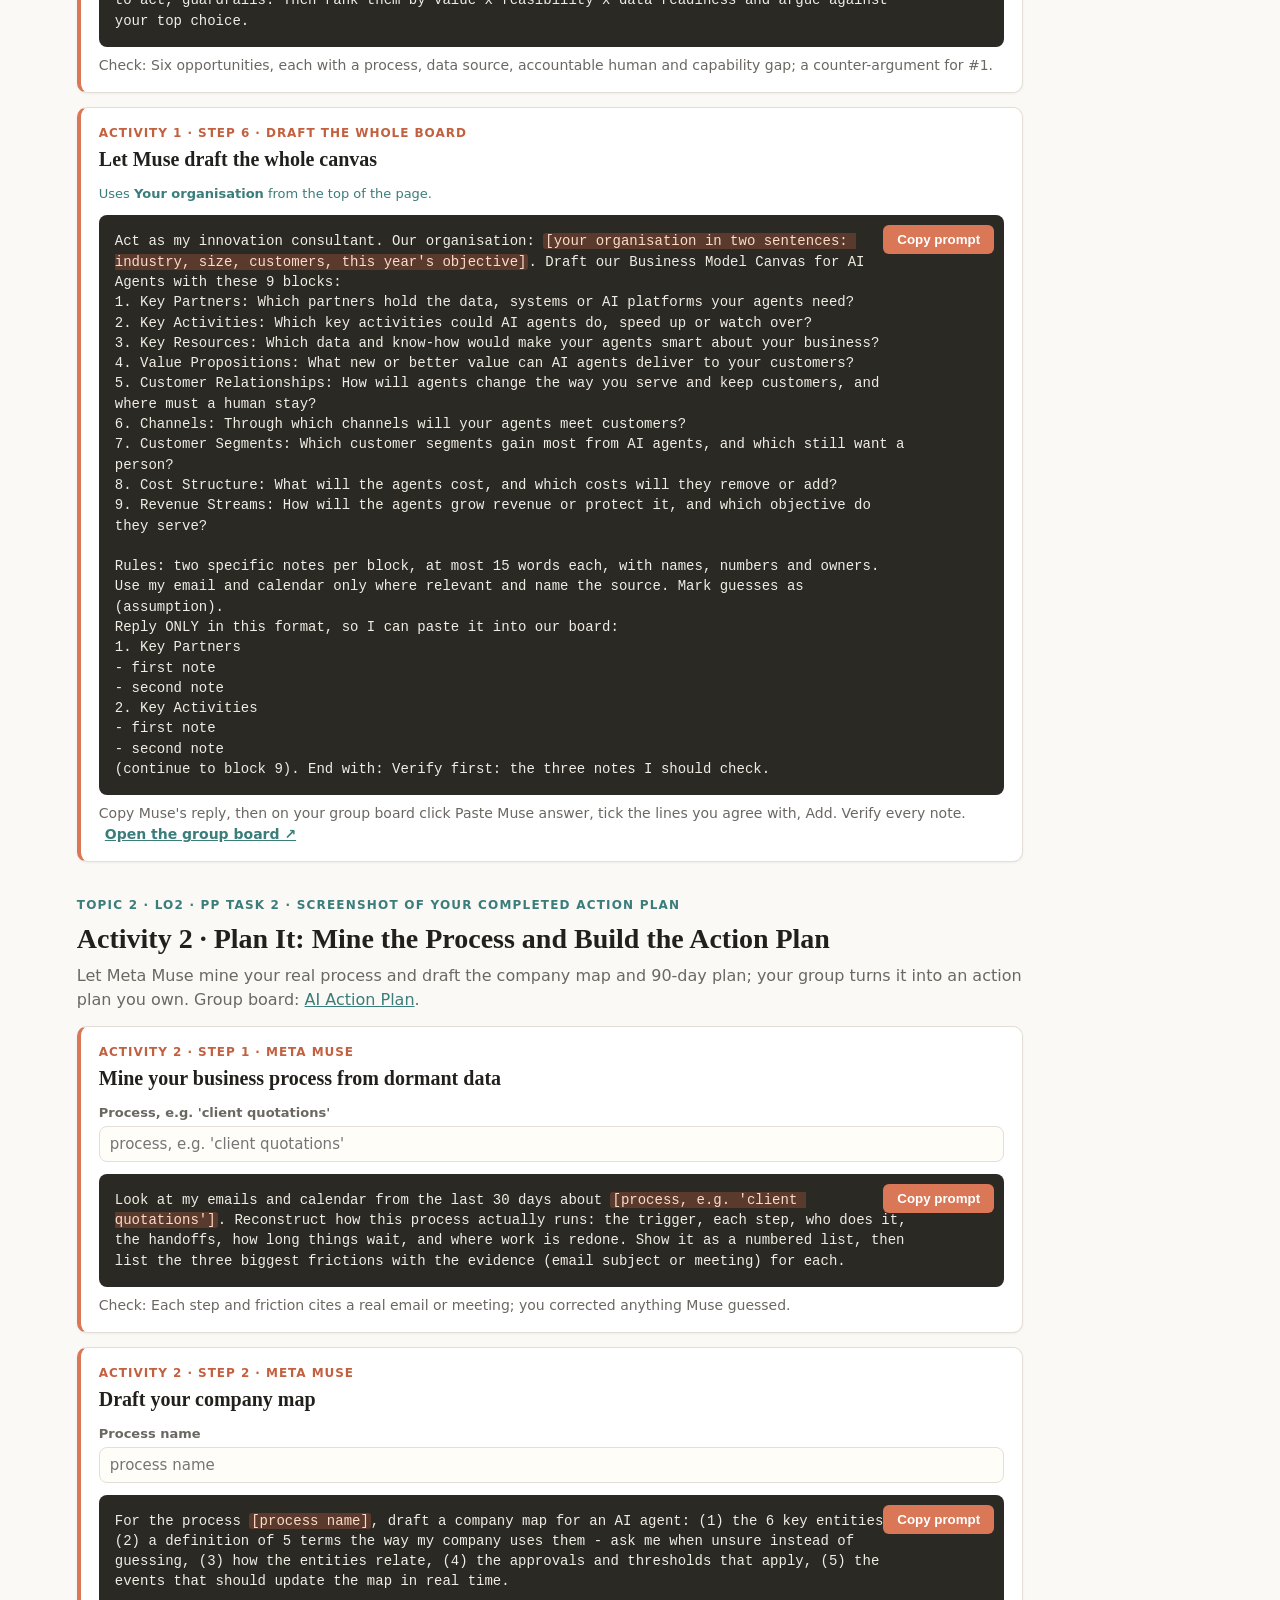
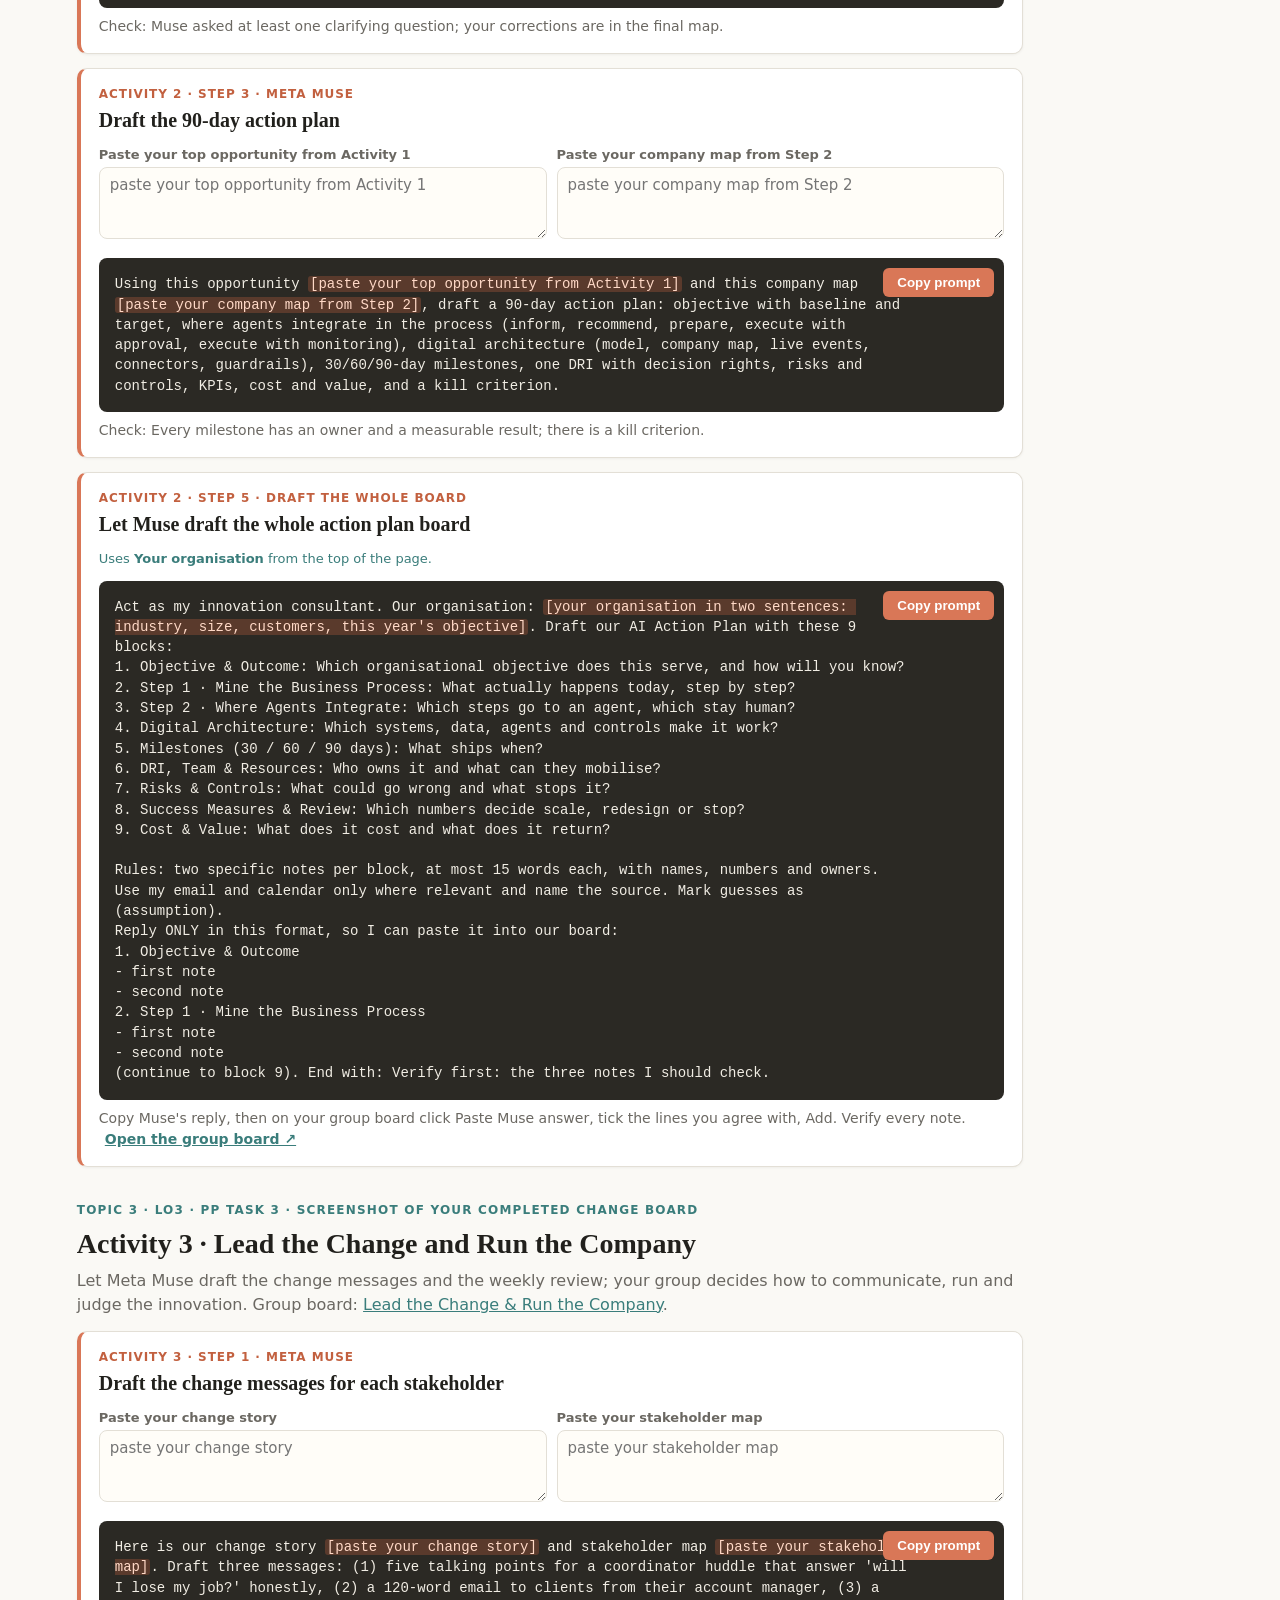
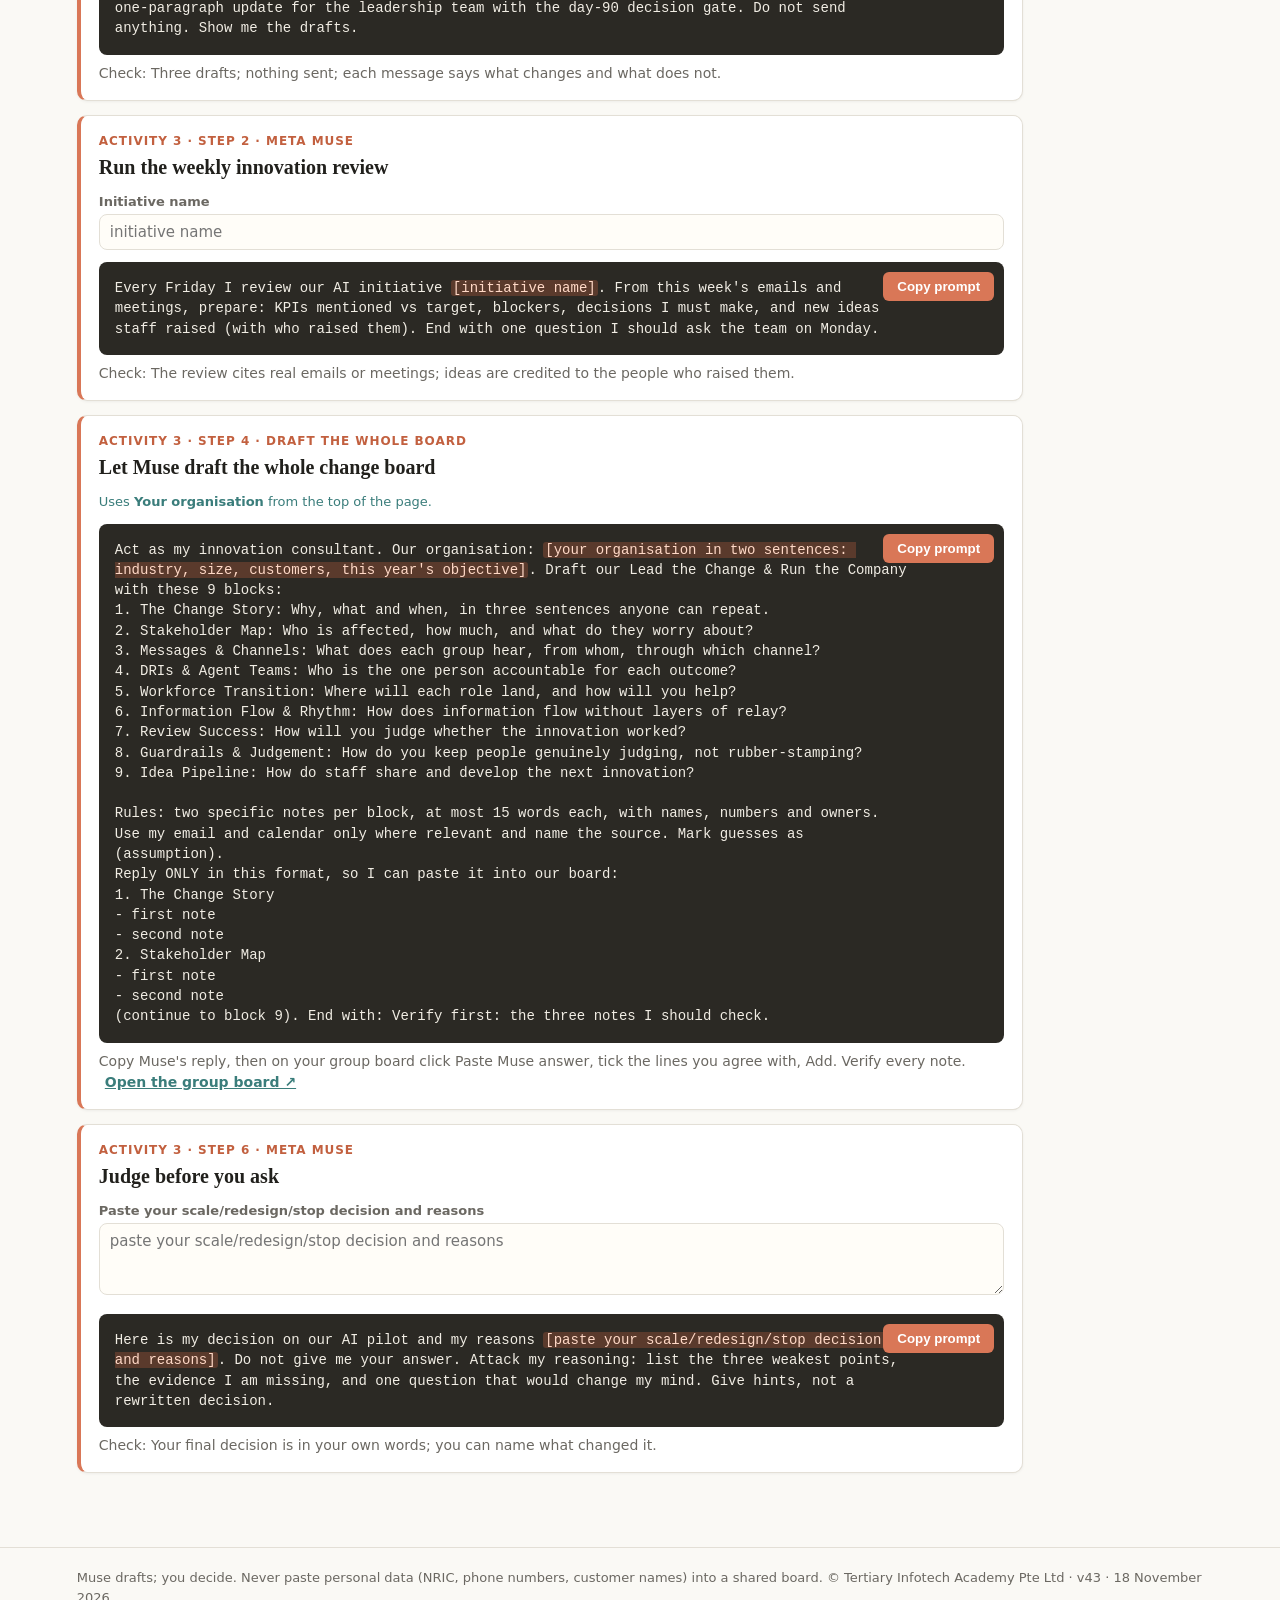
==== commit 9f3b7d49: "chore: prompts page v43 label Co-Authored-By: Claude Opus 5.5 <noreply@anthropic.com>" ====
--- a/prompts.html
+++ b/prompts.html
@@ -82,7 +82,7 @@
 - first note
 - second note
 (continue to block 9). End with: Verify first: the three notes I should check.</pre><pre class="out"></pre></div><div class="foot">Copy Muse&#x27;s reply, then on your group board click Paste Muse answer, tick the lines you agree with, Add. Verify every note. <a class="board" href="https://alfredang.github.io/bcm/?activity=change" target="_blank" rel="noopener">Open the group board ↗</a></div></article><article class="p" id="l3s6"><div class="k">Activity 3 · Step 6 · Meta Muse</div><h3>Judge before you ask</h3><div class="fields"><label class="f"><span>Paste your scale/redesign/stop decision and reasons</span><textarea rows="3" data-ph="paste your scale/redesign/stop decision and reasons" placeholder="paste your scale/redesign/stop decision and reasons"></textarea></label></div><div class="code"><button class="copy">Copy prompt</button><pre class="tpl" hidden>Here is my decision on our AI pilot and my reasons [paste your scale/redesign/stop decision and reasons]. Do not give me your answer. Attack my reasoning: list the three weakest points, the evidence I am missing, and one question that would change my mind. Give hints, not a rewritten decision.</pre><pre class="out"></pre></div><div class="foot">Check: Your final decision is in your own words; you can name what changed it. </div></article></section></main>
-<footer>Muse drafts; you decide. Never paste personal data (NRIC, phone numbers, customer names) into a shared board. © Tertiary Infotech Academy Pte Ltd · v41 · 18 November 2026</footer>
+<footer>Muse drafts; you decide. Never paste personal data (NRIC, phone numbers, customer names) into a shared board. © Tertiary Infotech Academy Pte Ltd · v43 · 18 November 2026</footer>
 <script>const ORG='your organisation in two sentences';const org=document.getElementById('org');org.value=localStorage.getItem('bi.org')||'';
 const esc=t=>t.replace(/[&<>]/g,c=>({'&':'&amp;','<':'&lt;','>':'&gt;'}[c]));
 function fill(card,html){const t=card.querySelector('.tpl').textContent;const vals={};card.querySelectorAll('[data-ph]').forEach(i=>vals[i.dataset.ph]=i.value.trim());
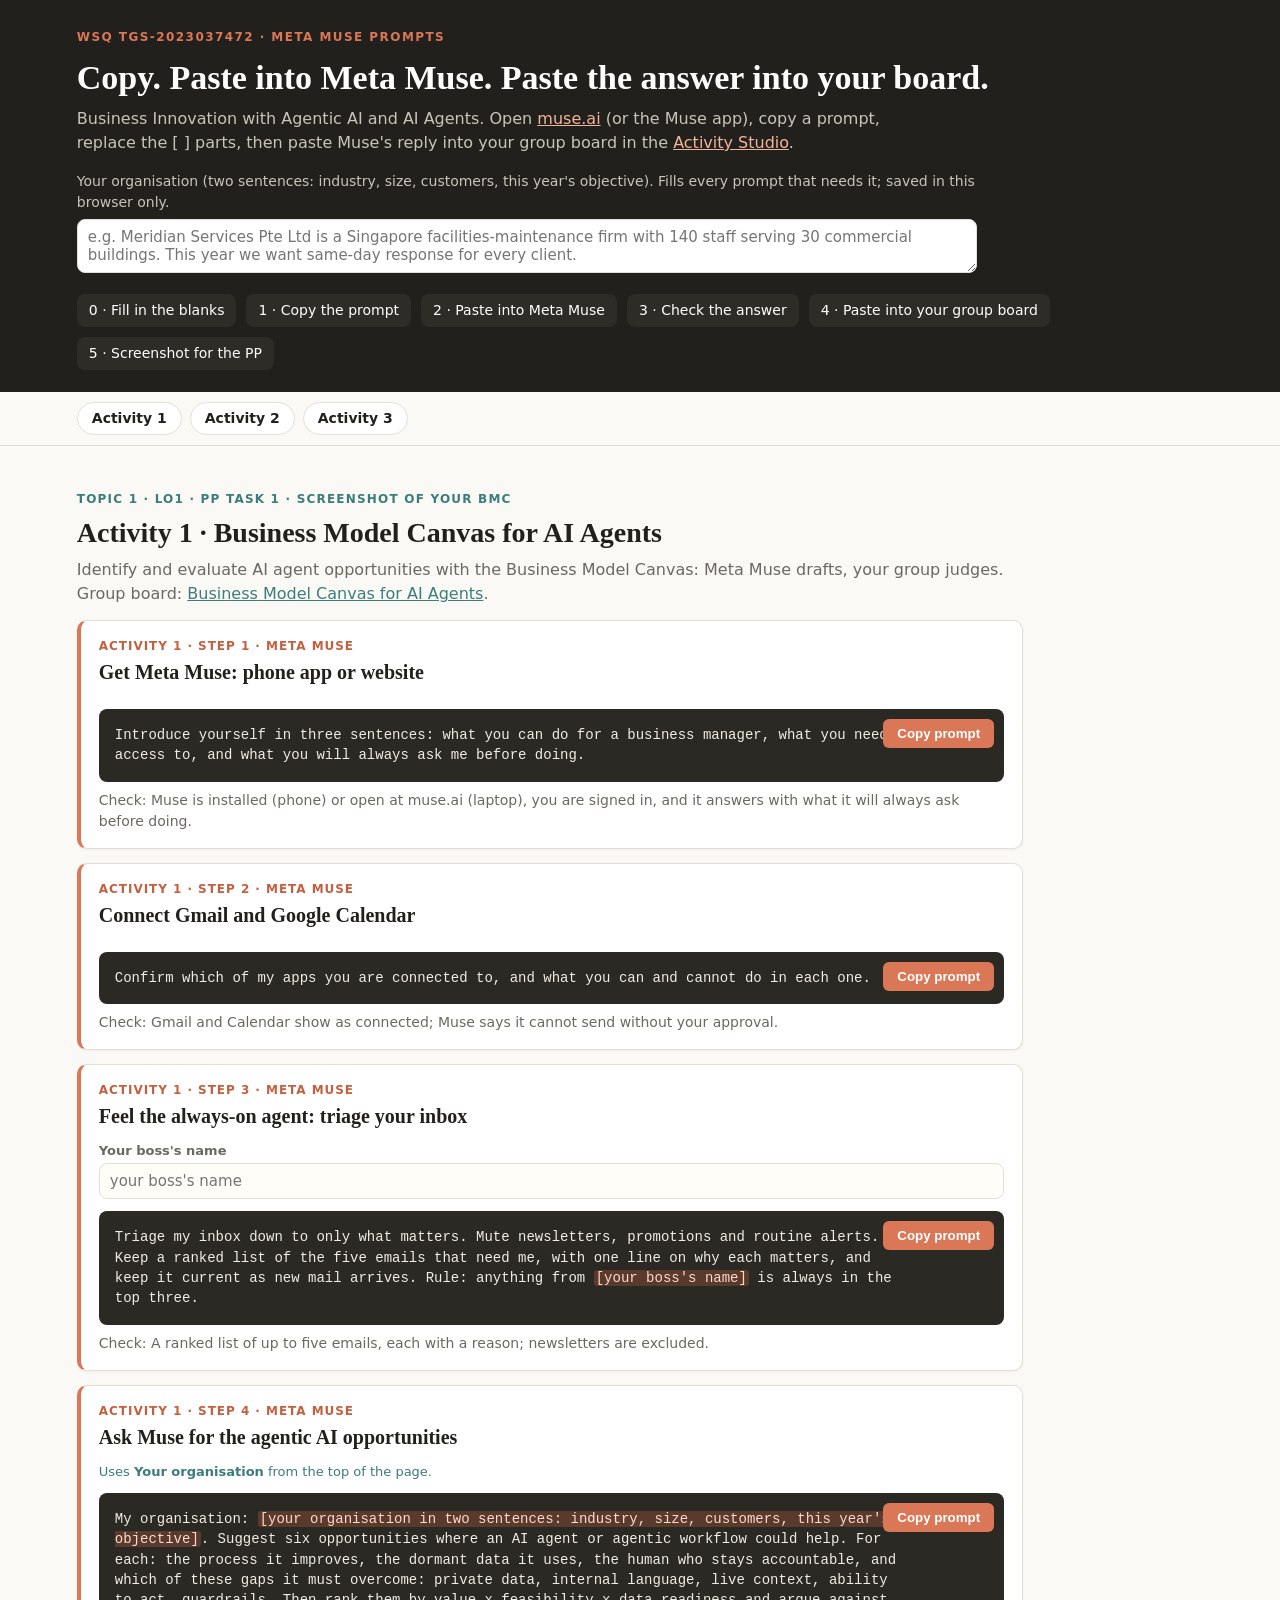
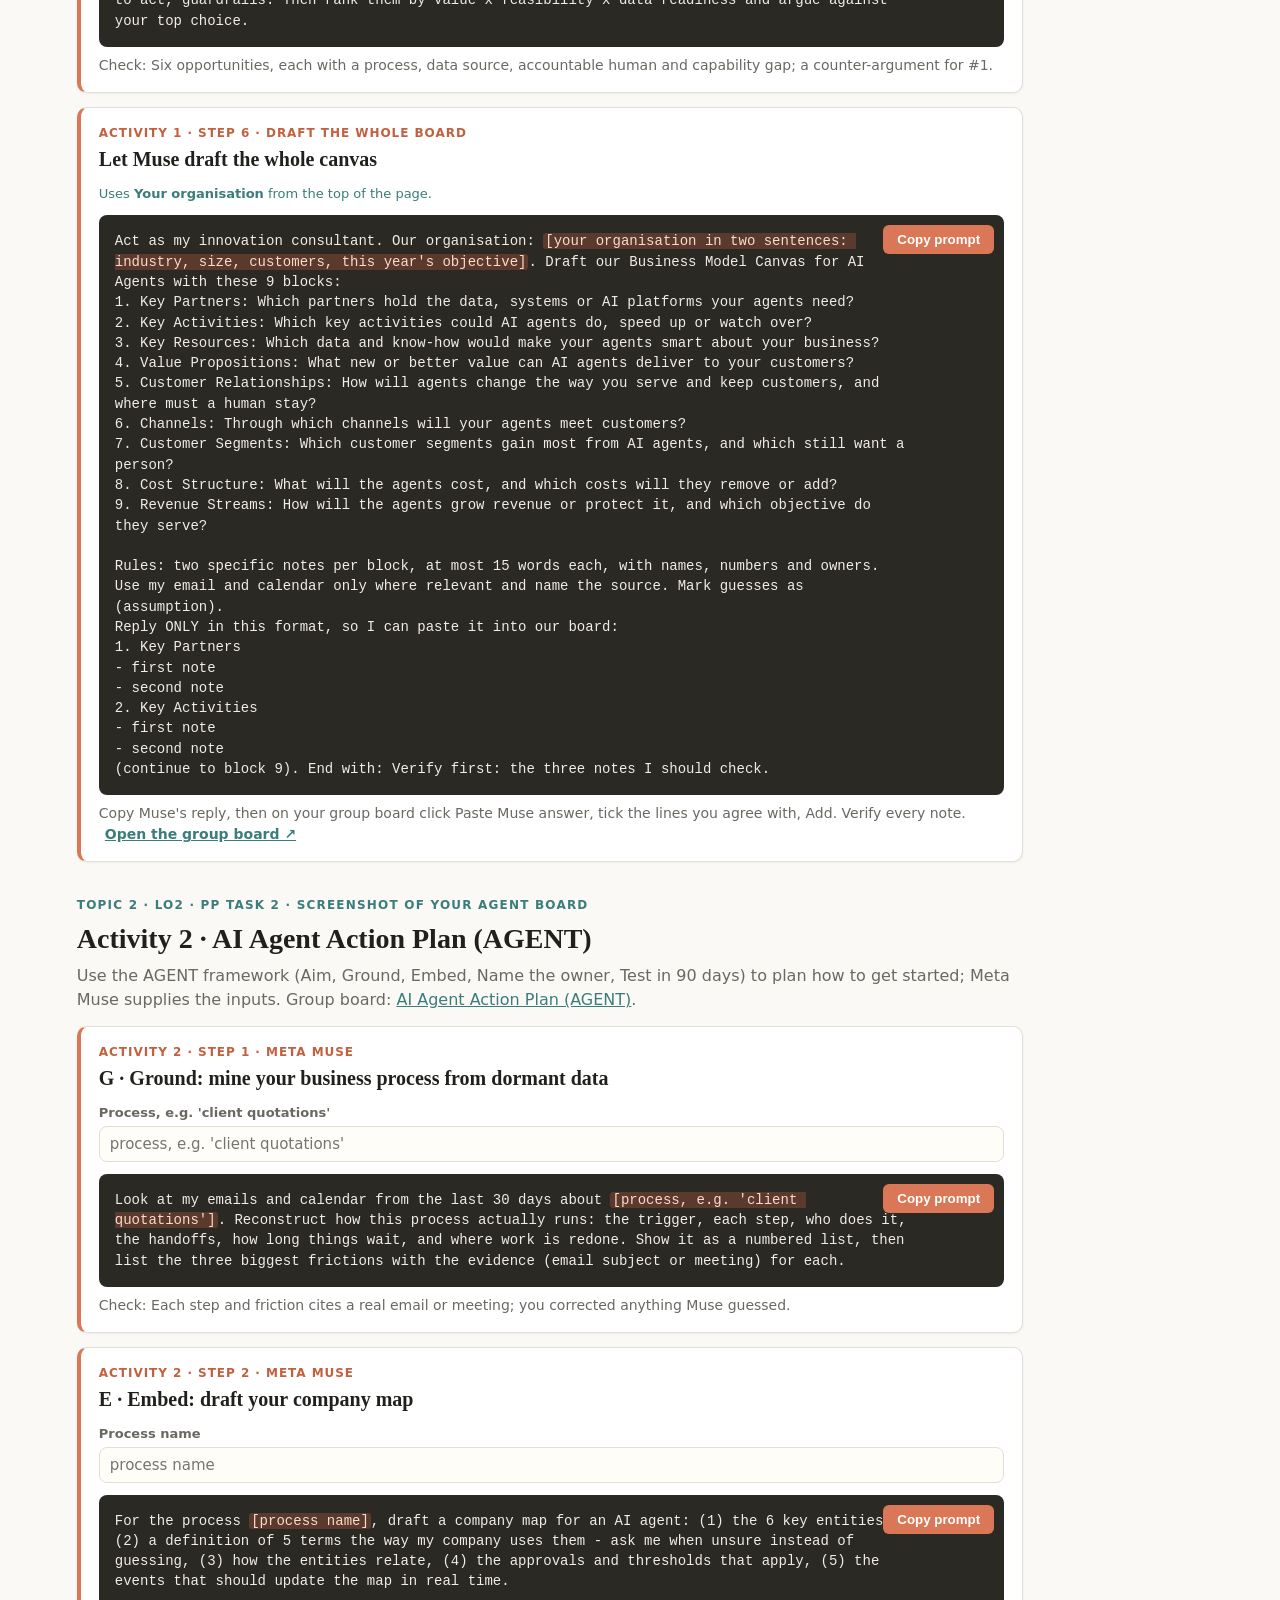
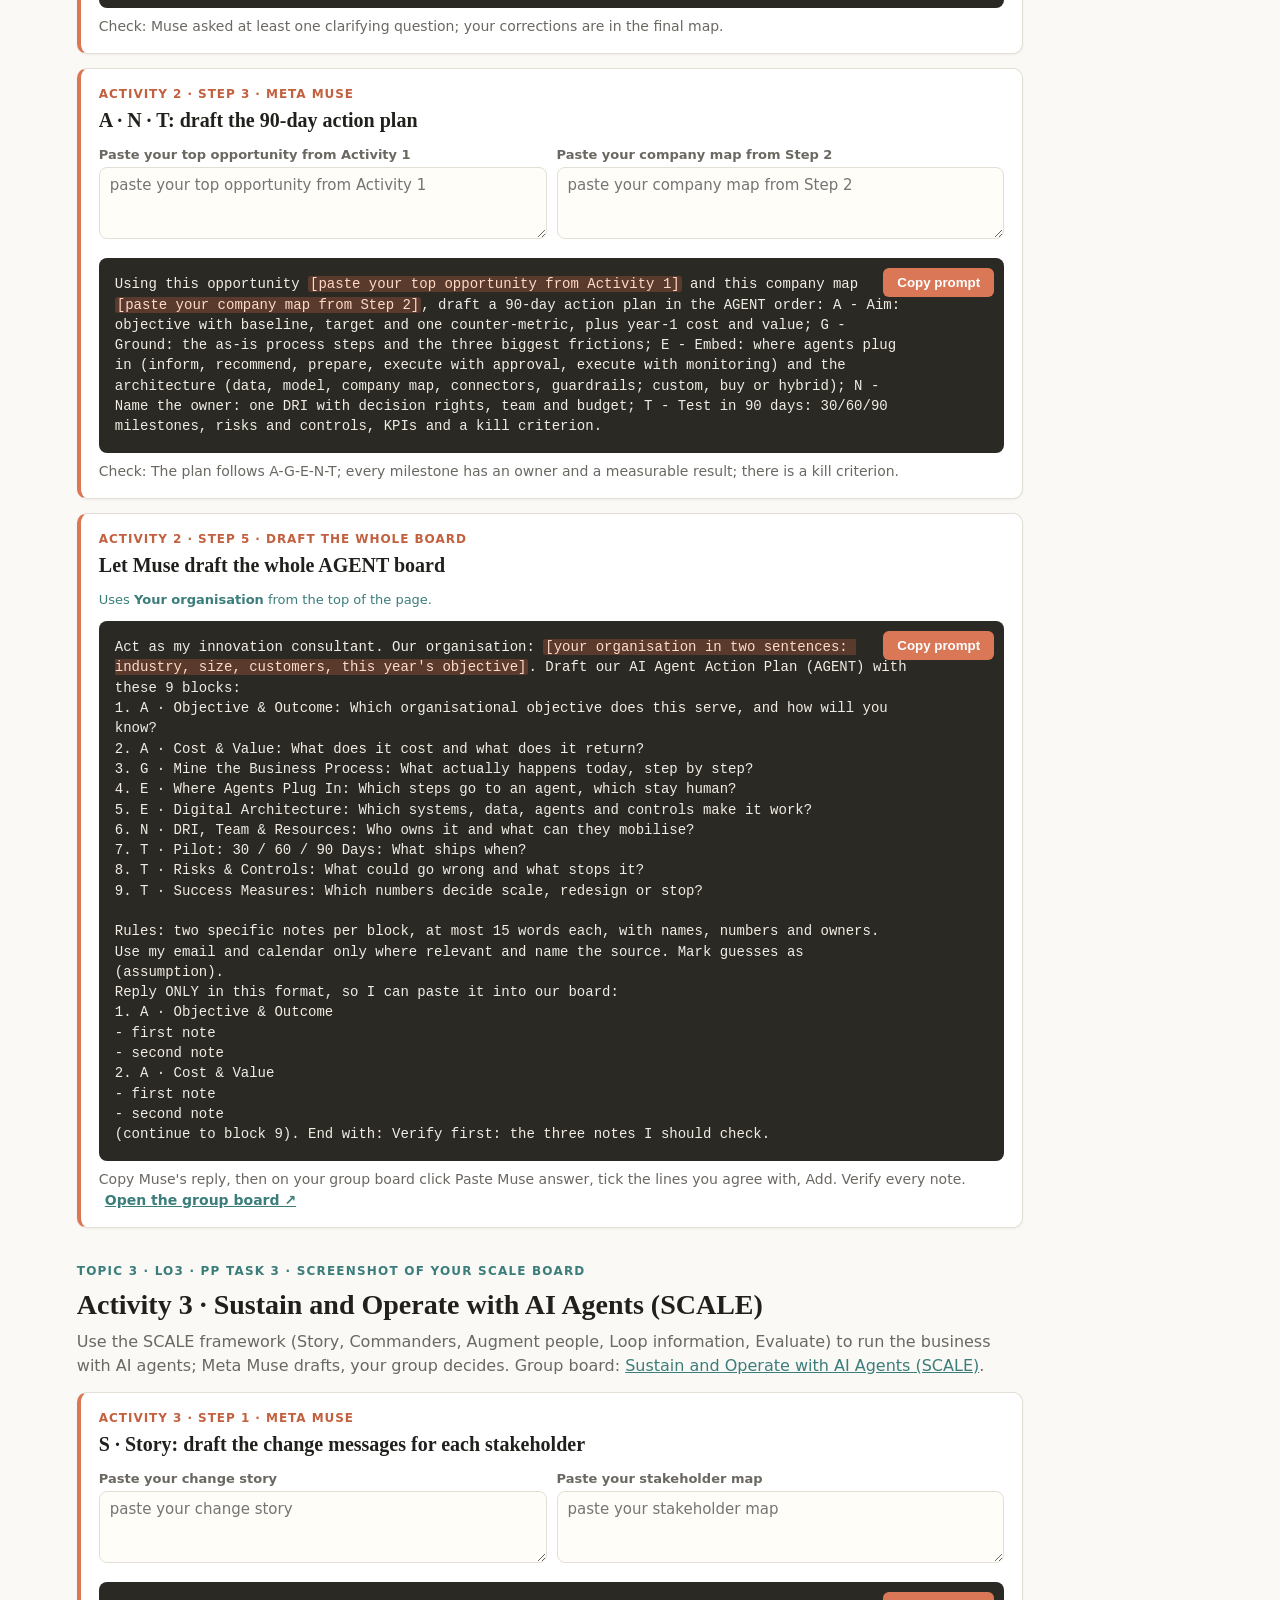
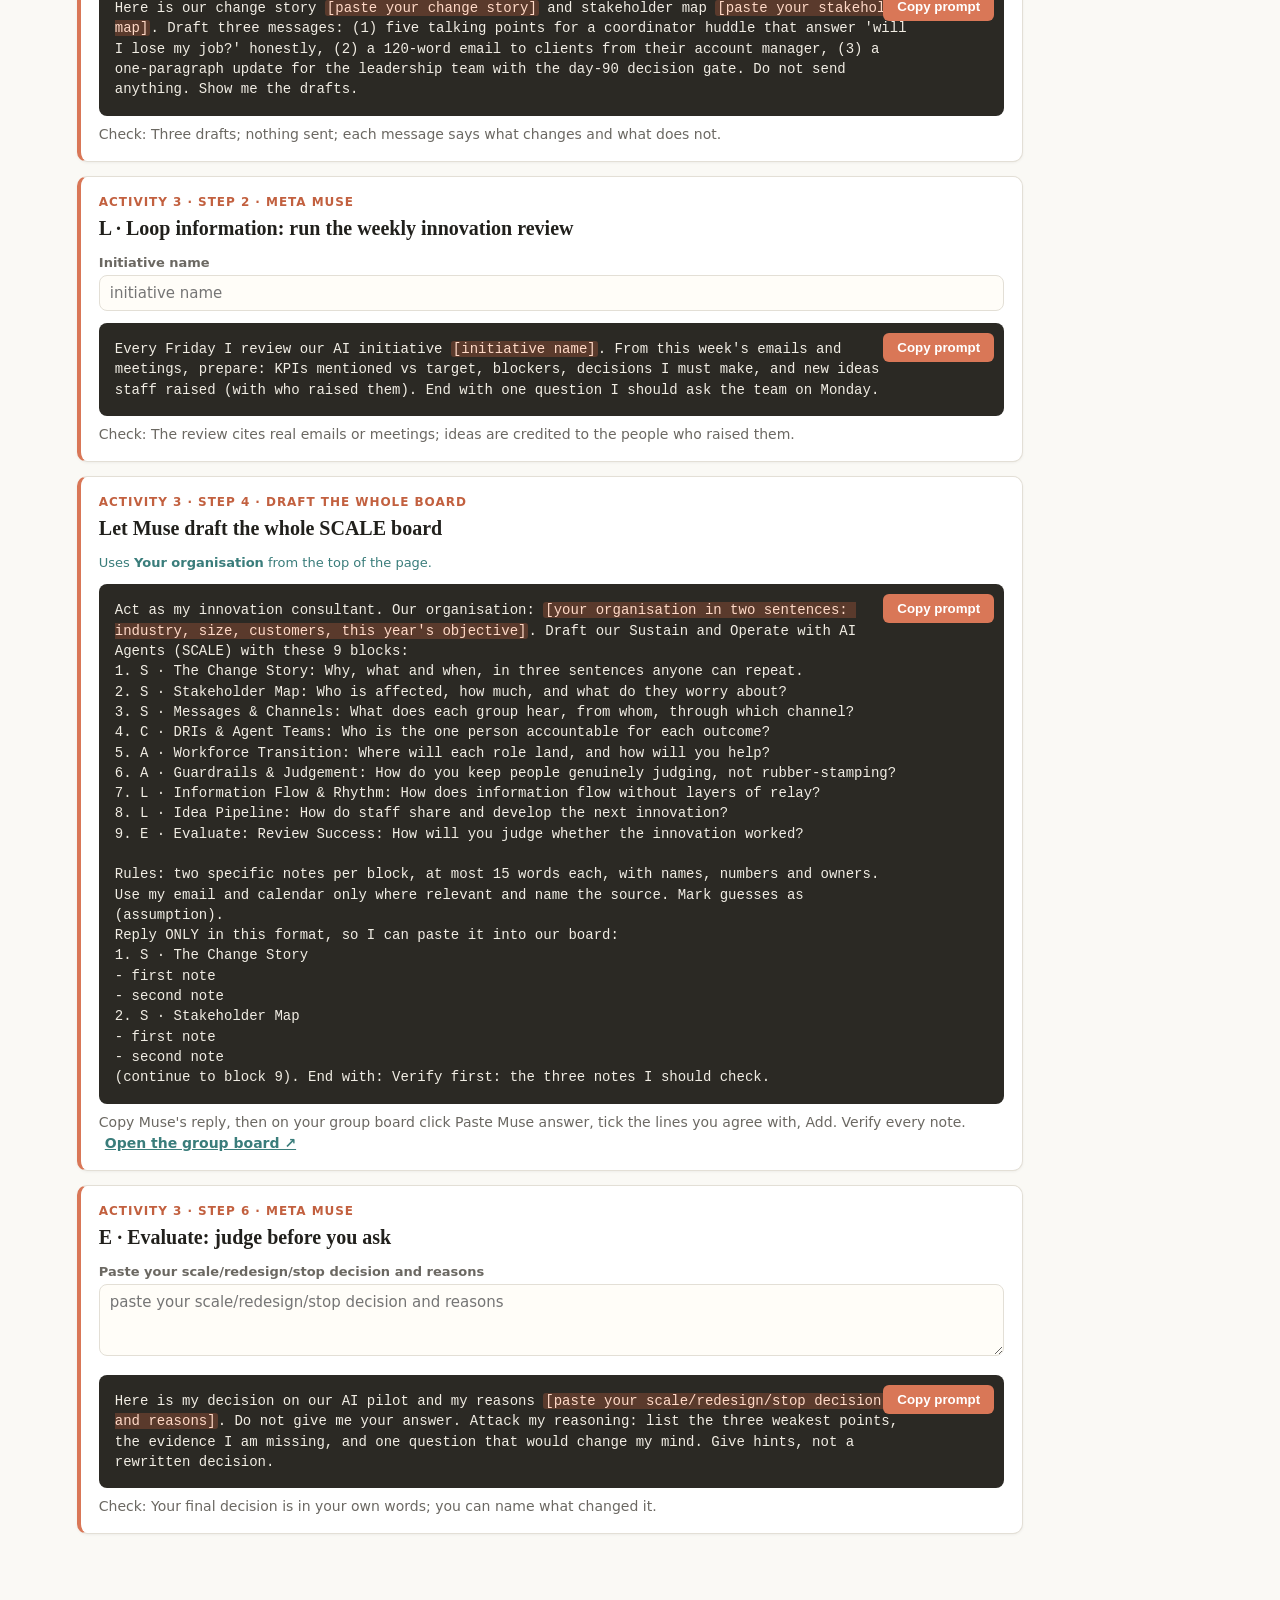
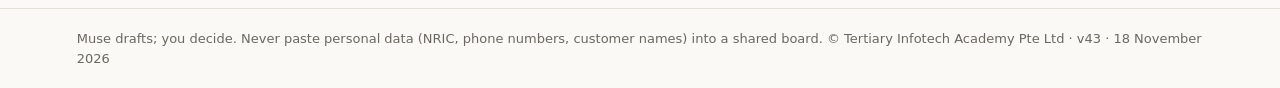
==== commit 53977e55: "content: AGENT and SCALE frameworks on Activities 2 and 3; BMC for Activity 1 Co-Authored-By: Claude" ====
--- a/prompts.html
+++ b/prompts.html
@@ -24,7 +24,7 @@
 <textarea id="org" rows="2" placeholder="e.g. Meridian Services Pte Ltd is a Singapore facilities-maintenance firm with 140 staff serving 30 commercial buildings. This year we want same-day response for every client."></textarea></label></div>
 <div class="how"><span>0 · Fill in the blanks</span><span>1 · Copy the prompt</span><span>2 · Paste into Meta Muse</span><span>3 · Check the answer</span><span>4 · Paste into your group board</span><span>5 · Screenshot for the PP</span></div></header>
 <nav><a href="#lab1">Activity 1</a><a href="#lab2">Activity 2</a><a href="#lab3">Activity 3</a></nav>
-<main><section id="lab1"><div class="sk">Topic 1 · LO1 · PP Task 1 · screenshot of your completed canvas</div><h2>Activity 1 · Spot the Opportunity with Meta Muse</h2><p class="pitch">Experience an always-on agent on your own inbox, then let it help your group find and score the agentic AI opportunities. Group board: <a href="https://alfredang.github.io/bcm/?activity=opportunity" target="_blank" rel="noopener">Business Model Canvas for AI Agents</a>.</p><article class="p" id="l1s1"><div class="k">Activity 1 · Step 1 · Meta Muse</div><h3>Get Meta Muse: phone app or website</h3><div class="fields"></div><div class="code"><button class="copy">Copy prompt</button><pre class="tpl" hidden>Introduce yourself in three sentences: what you can do for a business manager, what you need access to, and what you will always ask me before doing.</pre><pre class="out"></pre></div><div class="foot">Check: Muse is installed (phone) or open at muse.ai (laptop), you are signed in, and it answers with what it will always ask before doing. </div></article><article class="p" id="l1s2"><div class="k">Activity 1 · Step 2 · Meta Muse</div><h3>Connect Gmail and Google Calendar</h3><div class="fields"></div><div class="code"><button class="copy">Copy prompt</button><pre class="tpl" hidden>Confirm which of my apps you are connected to, and what you can and cannot do in each one.</pre><pre class="out"></pre></div><div class="foot">Check: Gmail and Calendar show as connected; Muse says it cannot send without your approval. </div></article><article class="p" id="l1s3"><div class="k">Activity 1 · Step 3 · Meta Muse</div><h3>Feel the always-on agent: triage your inbox</h3><div class="fields"><label class="f"><span>Your boss&#x27;s name</span><input data-ph="your boss&#x27;s name" placeholder="your boss&#x27;s name"></label></div><div class="code"><button class="copy">Copy prompt</button><pre class="tpl" hidden>Triage my inbox down to only what matters. Mute newsletters, promotions and routine alerts. Keep a ranked list of the five emails that need me, with one line on why each matters, and keep it current as new mail arrives. Rule: anything from [your boss&#x27;s name] is always in the top three.</pre><pre class="out"></pre></div><div class="foot">Check: A ranked list of up to five emails, each with a reason; newsletters are excluded. </div></article><article class="p" id="l1s4"><div class="k">Activity 1 · Step 4 · Meta Muse</div><h3>Ask Muse for the agentic AI opportunities</h3><div class="fields"><div class="f org-note">Uses <b>Your organisation</b> from the top of the page.</div></div><div class="code"><button class="copy">Copy prompt</button><pre class="tpl" hidden>My organisation: [your organisation in two sentences: industry, size, customers, this year&#x27;s objective]. Suggest six opportunities where an AI agent or agentic workflow could help. For each: the process it improves, the dormant data it uses, the human who stays accountable, and which of these gaps it must overcome: private data, internal language, live context, ability to act, guardrails. Then rank them by value x feasibility x data readiness and argue against your top choice.</pre><pre class="out"></pre></div><div class="foot">Check: Six opportunities, each with a process, data source, accountable human and capability gap; a counter-argument for #1. </div></article><article class="p" id="l1s6"><div class="k">Activity 1 · Step 6 · draft the whole board</div><h3>Let Muse draft the whole canvas</h3><div class="fields"><div class="f org-note">Uses <b>Your organisation</b> from the top of the page.</div></div><div class="code"><button class="copy">Copy prompt</button><pre class="tpl" hidden>Act as my innovation consultant. Our organisation: [your organisation in two sentences: industry, size, customers, this year&#x27;s objective]. Draft our Business Model Canvas for AI Agents with these 9 blocks:
+<main><section id="lab1"><div class="sk">Topic 1 · LO1 · PP Task 1 · screenshot of your BMC</div><h2>Activity 1 · Business Model Canvas for AI Agents</h2><p class="pitch">Identify and evaluate AI agent opportunities with the Business Model Canvas: Meta Muse drafts, your group judges. Group board: <a href="https://alfredang.github.io/bcm/?activity=opportunity" target="_blank" rel="noopener">Business Model Canvas for AI Agents</a>.</p><article class="p" id="l1s1"><div class="k">Activity 1 · Step 1 · Meta Muse</div><h3>Get Meta Muse: phone app or website</h3><div class="fields"></div><div class="code"><button class="copy">Copy prompt</button><pre class="tpl" hidden>Introduce yourself in three sentences: what you can do for a business manager, what you need access to, and what you will always ask me before doing.</pre><pre class="out"></pre></div><div class="foot">Check: Muse is installed (phone) or open at muse.ai (laptop), you are signed in, and it answers with what it will always ask before doing. </div></article><article class="p" id="l1s2"><div class="k">Activity 1 · Step 2 · Meta Muse</div><h3>Connect Gmail and Google Calendar</h3><div class="fields"></div><div class="code"><button class="copy">Copy prompt</button><pre class="tpl" hidden>Confirm which of my apps you are connected to, and what you can and cannot do in each one.</pre><pre class="out"></pre></div><div class="foot">Check: Gmail and Calendar show as connected; Muse says it cannot send without your approval. </div></article><article class="p" id="l1s3"><div class="k">Activity 1 · Step 3 · Meta Muse</div><h3>Feel the always-on agent: triage your inbox</h3><div class="fields"><label class="f"><span>Your boss&#x27;s name</span><input data-ph="your boss&#x27;s name" placeholder="your boss&#x27;s name"></label></div><div class="code"><button class="copy">Copy prompt</button><pre class="tpl" hidden>Triage my inbox down to only what matters. Mute newsletters, promotions and routine alerts. Keep a ranked list of the five emails that need me, with one line on why each matters, and keep it current as new mail arrives. Rule: anything from [your boss&#x27;s name] is always in the top three.</pre><pre class="out"></pre></div><div class="foot">Check: A ranked list of up to five emails, each with a reason; newsletters are excluded. </div></article><article class="p" id="l1s4"><div class="k">Activity 1 · Step 4 · Meta Muse</div><h3>Ask Muse for the agentic AI opportunities</h3><div class="fields"><div class="f org-note">Uses <b>Your organisation</b> from the top of the page.</div></div><div class="code"><button class="copy">Copy prompt</button><pre class="tpl" hidden>My organisation: [your organisation in two sentences: industry, size, customers, this year&#x27;s objective]. Suggest six opportunities where an AI agent or agentic workflow could help. For each: the process it improves, the dormant data it uses, the human who stays accountable, and which of these gaps it must overcome: private data, internal language, live context, ability to act, guardrails. Then rank them by value x feasibility x data readiness and argue against your top choice.</pre><pre class="out"></pre></div><div class="foot">Check: Six opportunities, each with a process, data source, accountable human and capability gap; a counter-argument for #1. </div></article><article class="p" id="l1s6"><div class="k">Activity 1 · Step 6 · draft the whole board</div><h3>Let Muse draft the whole canvas</h3><div class="fields"><div class="f org-note">Uses <b>Your organisation</b> from the top of the page.</div></div><div class="code"><button class="copy">Copy prompt</button><pre class="tpl" hidden>Act as my innovation consultant. Our organisation: [your organisation in two sentences: industry, size, customers, this year&#x27;s objective]. Draft our Business Model Canvas for AI Agents with these 9 blocks:
 1. Key Partners: Which partners hold the data, systems or AI platforms your agents need?
 2. Key Activities: Which key activities could AI agents do, speed up or watch over?
 3. Key Resources: Which data and know-how would make your agents smart about your business?
@@ -43,45 +43,45 @@
 2. Key Activities
 - first note
 - second note
-(continue to block 9). End with: Verify first: the three notes I should check.</pre><pre class="out"></pre></div><div class="foot">Copy Muse&#x27;s reply, then on your group board click Paste Muse answer, tick the lines you agree with, Add. Verify every note. <a class="board" href="https://alfredang.github.io/bcm/?activity=opportunity" target="_blank" rel="noopener">Open the group board ↗</a></div></article></section><section id="lab2"><div class="sk">Topic 2 · LO2 · PP Task 2 · screenshot of your completed action plan</div><h2>Activity 2 · Plan It: Mine the Process and Build the Action Plan</h2><p class="pitch">Let Meta Muse mine your real process and draft the company map and 90-day plan; your group turns it into an action plan you own. Group board: <a href="https://alfredang.github.io/bcm/?activity=actionplan" target="_blank" rel="noopener">AI Action Plan</a>.</p><article class="p" id="l2s1"><div class="k">Activity 2 · Step 1 · Meta Muse</div><h3>Mine your business process from dormant data</h3><div class="fields"><label class="f"><span>Process, e.g. &#x27;client quotations&#x27;</span><input data-ph="process, e.g. &#x27;client quotations&#x27;" placeholder="process, e.g. &#x27;client quotations&#x27;"></label></div><div class="code"><button class="copy">Copy prompt</button><pre class="tpl" hidden>Look at my emails and calendar from the last 30 days about [process, e.g. &#x27;client quotations&#x27;]. Reconstruct how this process actually runs: the trigger, each step, who does it, the handoffs, how long things wait, and where work is redone. Show it as a numbered list, then list the three biggest frictions with the evidence (email subject or meeting) for each.</pre><pre class="out"></pre></div><div class="foot">Check: Each step and friction cites a real email or meeting; you corrected anything Muse guessed. </div></article><article class="p" id="l2s2"><div class="k">Activity 2 · Step 2 · Meta Muse</div><h3>Draft your company map</h3><div class="fields"><label class="f"><span>Process name</span><input data-ph="process name" placeholder="process name"></label></div><div class="code"><button class="copy">Copy prompt</button><pre class="tpl" hidden>For the process [process name], draft a company map for an AI agent: (1) the 6 key entities, (2) a definition of 5 terms the way my company uses them - ask me when unsure instead of guessing, (3) how the entities relate, (4) the approvals and thresholds that apply, (5) the events that should update the map in real time.</pre><pre class="out"></pre></div><div class="foot">Check: Muse asked at least one clarifying question; your corrections are in the final map. </div></article><article class="p" id="l2s3"><div class="k">Activity 2 · Step 3 · Meta Muse</div><h3>Draft the 90-day action plan</h3><div class="fields"><label class="f"><span>Paste your top opportunity from Activity 1</span><textarea rows="3" data-ph="paste your top opportunity from Activity 1" placeholder="paste your top opportunity from Activity 1"></textarea></label><label class="f"><span>Paste your company map from Step 2</span><textarea rows="3" data-ph="paste your company map from Step 2" placeholder="paste your company map from Step 2"></textarea></label></div><div class="code"><button class="copy">Copy prompt</button><pre class="tpl" hidden>Using this opportunity [paste your top opportunity from Activity 1] and this company map [paste your company map from Step 2], draft a 90-day action plan: objective with baseline and target, where agents integrate in the process (inform, recommend, prepare, execute with approval, execute with monitoring), digital architecture (model, company map, live events, connectors, guardrails), 30/60/90-day milestones, one DRI with decision rights, risks and controls, KPIs, cost and value, and a kill criterion.</pre><pre class="out"></pre></div><div class="foot">Check: Every milestone has an owner and a measurable result; there is a kill criterion. </div></article><article class="p" id="l2s5"><div class="k">Activity 2 · Step 5 · draft the whole board</div><h3>Let Muse draft the whole action plan board</h3><div class="fields"><div class="f org-note">Uses <b>Your organisation</b> from the top of the page.</div></div><div class="code"><button class="copy">Copy prompt</button><pre class="tpl" hidden>Act as my innovation consultant. Our organisation: [your organisation in two sentences: industry, size, customers, this year&#x27;s objective]. Draft our AI Action Plan with these 9 blocks:
-1. Objective &amp; Outcome: Which organisational objective does this serve, and how will you know?
-2. Step 1 · Mine the Business Process: What actually happens today, step by step?
-3. Step 2 · Where Agents Integrate: Which steps go to an agent, which stay human?
-4. Digital Architecture: Which systems, data, agents and controls make it work?
-5. Milestones (30 / 60 / 90 days): What ships when?
-6. DRI, Team &amp; Resources: Who owns it and what can they mobilise?
-7. Risks &amp; Controls: What could go wrong and what stops it?
-8. Success Measures &amp; Review: Which numbers decide scale, redesign or stop?
-9. Cost &amp; Value: What does it cost and what does it return?
+(continue to block 9). End with: Verify first: the three notes I should check.</pre><pre class="out"></pre></div><div class="foot">Copy Muse&#x27;s reply, then on your group board click Paste Muse answer, tick the lines you agree with, Add. Verify every note. <a class="board" href="https://alfredang.github.io/bcm/?activity=opportunity" target="_blank" rel="noopener">Open the group board ↗</a></div></article></section><section id="lab2"><div class="sk">Topic 2 · LO2 · PP Task 2 · screenshot of your AGENT board</div><h2>Activity 2 · AI Agent Action Plan (AGENT)</h2><p class="pitch">Use the AGENT framework (Aim, Ground, Embed, Name the owner, Test in 90 days) to plan how to get started; Meta Muse supplies the inputs. Group board: <a href="https://alfredang.github.io/bcm/?activity=actionplan" target="_blank" rel="noopener">AI Agent Action Plan (AGENT)</a>.</p><article class="p" id="l2s1"><div class="k">Activity 2 · Step 1 · Meta Muse</div><h3>G · Ground: mine your business process from dormant data</h3><div class="fields"><label class="f"><span>Process, e.g. &#x27;client quotations&#x27;</span><input data-ph="process, e.g. &#x27;client quotations&#x27;" placeholder="process, e.g. &#x27;client quotations&#x27;"></label></div><div class="code"><button class="copy">Copy prompt</button><pre class="tpl" hidden>Look at my emails and calendar from the last 30 days about [process, e.g. &#x27;client quotations&#x27;]. Reconstruct how this process actually runs: the trigger, each step, who does it, the handoffs, how long things wait, and where work is redone. Show it as a numbered list, then list the three biggest frictions with the evidence (email subject or meeting) for each.</pre><pre class="out"></pre></div><div class="foot">Check: Each step and friction cites a real email or meeting; you corrected anything Muse guessed. </div></article><article class="p" id="l2s2"><div class="k">Activity 2 · Step 2 · Meta Muse</div><h3>E · Embed: draft your company map</h3><div class="fields"><label class="f"><span>Process name</span><input data-ph="process name" placeholder="process name"></label></div><div class="code"><button class="copy">Copy prompt</button><pre class="tpl" hidden>For the process [process name], draft a company map for an AI agent: (1) the 6 key entities, (2) a definition of 5 terms the way my company uses them - ask me when unsure instead of guessing, (3) how the entities relate, (4) the approvals and thresholds that apply, (5) the events that should update the map in real time.</pre><pre class="out"></pre></div><div class="foot">Check: Muse asked at least one clarifying question; your corrections are in the final map. </div></article><article class="p" id="l2s3"><div class="k">Activity 2 · Step 3 · Meta Muse</div><h3>A · N · T: draft the 90-day action plan</h3><div class="fields"><label class="f"><span>Paste your top opportunity from Activity 1</span><textarea rows="3" data-ph="paste your top opportunity from Activity 1" placeholder="paste your top opportunity from Activity 1"></textarea></label><label class="f"><span>Paste your company map from Step 2</span><textarea rows="3" data-ph="paste your company map from Step 2" placeholder="paste your company map from Step 2"></textarea></label></div><div class="code"><button class="copy">Copy prompt</button><pre class="tpl" hidden>Using this opportunity [paste your top opportunity from Activity 1] and this company map [paste your company map from Step 2], draft a 90-day action plan in the AGENT order: A - Aim: objective with baseline, target and one counter-metric, plus year-1 cost and value; G - Ground: the as-is process steps and the three biggest frictions; E - Embed: where agents plug in (inform, recommend, prepare, execute with approval, execute with monitoring) and the architecture (data, model, company map, connectors, guardrails; custom, buy or hybrid); N - Name the owner: one DRI with decision rights, team and budget; T - Test in 90 days: 30/60/90 milestones, risks and controls, KPIs and a kill criterion.</pre><pre class="out"></pre></div><div class="foot">Check: The plan follows A-G-E-N-T; every milestone has an owner and a measurable result; there is a kill criterion. </div></article><article class="p" id="l2s5"><div class="k">Activity 2 · Step 5 · draft the whole board</div><h3>Let Muse draft the whole AGENT board</h3><div class="fields"><div class="f org-note">Uses <b>Your organisation</b> from the top of the page.</div></div><div class="code"><button class="copy">Copy prompt</button><pre class="tpl" hidden>Act as my innovation consultant. Our organisation: [your organisation in two sentences: industry, size, customers, this year&#x27;s objective]. Draft our AI Agent Action Plan (AGENT) with these 9 blocks:
+1. A · Objective &amp; Outcome: Which organisational objective does this serve, and how will you know?
+2. A · Cost &amp; Value: What does it cost and what does it return?
+3. G · Mine the Business Process: What actually happens today, step by step?
+4. E · Where Agents Plug In: Which steps go to an agent, which stay human?
+5. E · Digital Architecture: Which systems, data, agents and controls make it work?
+6. N · DRI, Team &amp; Resources: Who owns it and what can they mobilise?
+7. T · Pilot: 30 / 60 / 90 Days: What ships when?
+8. T · Risks &amp; Controls: What could go wrong and what stops it?
+9. T · Success Measures: Which numbers decide scale, redesign or stop?
 
 Rules: two specific notes per block, at most 15 words each, with names, numbers and owners. Use my email and calendar only where relevant and name the source. Mark guesses as (assumption).
 Reply ONLY in this format, so I can paste it into our board:
-1. Objective &amp; Outcome
+1. A · Objective &amp; Outcome
 - first note
 - second note
-2. Step 1 · Mine the Business Process
+2. A · Cost &amp; Value
 - first note
 - second note
-(continue to block 9). End with: Verify first: the three notes I should check.</pre><pre class="out"></pre></div><div class="foot">Copy Muse&#x27;s reply, then on your group board click Paste Muse answer, tick the lines you agree with, Add. Verify every note. <a class="board" href="https://alfredang.github.io/bcm/?activity=actionplan" target="_blank" rel="noopener">Open the group board ↗</a></div></article></section><section id="lab3"><div class="sk">Topic 3 · LO3 · PP Task 3 · screenshot of your completed change board</div><h2>Activity 3 · Lead the Change and Run the Company</h2><p class="pitch">Let Meta Muse draft the change messages and the weekly review; your group decides how to communicate, run and judge the innovation. Group board: <a href="https://alfredang.github.io/bcm/?activity=change" target="_blank" rel="noopener">Lead the Change &amp; Run the Company</a>.</p><article class="p" id="l3s1"><div class="k">Activity 3 · Step 1 · Meta Muse</div><h3>Draft the change messages for each stakeholder</h3><div class="fields"><label class="f"><span>Paste your change story</span><textarea rows="3" data-ph="paste your change story" placeholder="paste your change story"></textarea></label><label class="f"><span>Paste your stakeholder map</span><textarea rows="3" data-ph="paste your stakeholder map" placeholder="paste your stakeholder map"></textarea></label></div><div class="code"><button class="copy">Copy prompt</button><pre class="tpl" hidden>Here is our change story [paste your change story] and stakeholder map [paste your stakeholder map]. Draft three messages: (1) five talking points for a coordinator huddle that answer &#x27;will I lose my job?&#x27; honestly, (2) a 120-word email to clients from their account manager, (3) a one-paragraph update for the leadership team with the day-90 decision gate. Do not send anything. Show me the drafts.</pre><pre class="out"></pre></div><div class="foot">Check: Three drafts; nothing sent; each message says what changes and what does not. </div></article><article class="p" id="l3s2"><div class="k">Activity 3 · Step 2 · Meta Muse</div><h3>Run the weekly innovation review</h3><div class="fields"><label class="f"><span>Initiative name</span><input data-ph="initiative name" placeholder="initiative name"></label></div><div class="code"><button class="copy">Copy prompt</button><pre class="tpl" hidden>Every Friday I review our AI initiative [initiative name]. From this week&#x27;s emails and meetings, prepare: KPIs mentioned vs target, blockers, decisions I must make, and new ideas staff raised (with who raised them). End with one question I should ask the team on Monday.</pre><pre class="out"></pre></div><div class="foot">Check: The review cites real emails or meetings; ideas are credited to the people who raised them. </div></article><article class="p" id="l3s4"><div class="k">Activity 3 · Step 4 · draft the whole board</div><h3>Let Muse draft the whole change board</h3><div class="fields"><div class="f org-note">Uses <b>Your organisation</b> from the top of the page.</div></div><div class="code"><button class="copy">Copy prompt</button><pre class="tpl" hidden>Act as my innovation consultant. Our organisation: [your organisation in two sentences: industry, size, customers, this year&#x27;s objective]. Draft our Lead the Change &amp; Run the Company with these 9 blocks:
-1. The Change Story: Why, what and when, in three sentences anyone can repeat.
-2. Stakeholder Map: Who is affected, how much, and what do they worry about?
-3. Messages &amp; Channels: What does each group hear, from whom, through which channel?
-4. DRIs &amp; Agent Teams: Who is the one person accountable for each outcome?
-5. Workforce Transition: Where will each role land, and how will you help?
-6. Information Flow &amp; Rhythm: How does information flow without layers of relay?
-7. Review Success: How will you judge whether the innovation worked?
-8. Guardrails &amp; Judgement: How do you keep people genuinely judging, not rubber-stamping?
-9. Idea Pipeline: How do staff share and develop the next innovation?
+(continue to block 9). End with: Verify first: the three notes I should check.</pre><pre class="out"></pre></div><div class="foot">Copy Muse&#x27;s reply, then on your group board click Paste Muse answer, tick the lines you agree with, Add. Verify every note. <a class="board" href="https://alfredang.github.io/bcm/?activity=actionplan" target="_blank" rel="noopener">Open the group board ↗</a></div></article></section><section id="lab3"><div class="sk">Topic 3 · LO3 · PP Task 3 · screenshot of your SCALE board</div><h2>Activity 3 · Sustain and Operate with AI Agents (SCALE)</h2><p class="pitch">Use the SCALE framework (Story, Commanders, Augment people, Loop information, Evaluate) to run the business with AI agents; Meta Muse drafts, your group decides. Group board: <a href="https://alfredang.github.io/bcm/?activity=change" target="_blank" rel="noopener">Sustain and Operate with AI Agents (SCALE)</a>.</p><article class="p" id="l3s1"><div class="k">Activity 3 · Step 1 · Meta Muse</div><h3>S · Story: draft the change messages for each stakeholder</h3><div class="fields"><label class="f"><span>Paste your change story</span><textarea rows="3" data-ph="paste your change story" placeholder="paste your change story"></textarea></label><label class="f"><span>Paste your stakeholder map</span><textarea rows="3" data-ph="paste your stakeholder map" placeholder="paste your stakeholder map"></textarea></label></div><div class="code"><button class="copy">Copy prompt</button><pre class="tpl" hidden>Here is our change story [paste your change story] and stakeholder map [paste your stakeholder map]. Draft three messages: (1) five talking points for a coordinator huddle that answer &#x27;will I lose my job?&#x27; honestly, (2) a 120-word email to clients from their account manager, (3) a one-paragraph update for the leadership team with the day-90 decision gate. Do not send anything. Show me the drafts.</pre><pre class="out"></pre></div><div class="foot">Check: Three drafts; nothing sent; each message says what changes and what does not. </div></article><article class="p" id="l3s2"><div class="k">Activity 3 · Step 2 · Meta Muse</div><h3>L · Loop information: run the weekly innovation review</h3><div class="fields"><label class="f"><span>Initiative name</span><input data-ph="initiative name" placeholder="initiative name"></label></div><div class="code"><button class="copy">Copy prompt</button><pre class="tpl" hidden>Every Friday I review our AI initiative [initiative name]. From this week&#x27;s emails and meetings, prepare: KPIs mentioned vs target, blockers, decisions I must make, and new ideas staff raised (with who raised them). End with one question I should ask the team on Monday.</pre><pre class="out"></pre></div><div class="foot">Check: The review cites real emails or meetings; ideas are credited to the people who raised them. </div></article><article class="p" id="l3s4"><div class="k">Activity 3 · Step 4 · draft the whole board</div><h3>Let Muse draft the whole SCALE board</h3><div class="fields"><div class="f org-note">Uses <b>Your organisation</b> from the top of the page.</div></div><div class="code"><button class="copy">Copy prompt</button><pre class="tpl" hidden>Act as my innovation consultant. Our organisation: [your organisation in two sentences: industry, size, customers, this year&#x27;s objective]. Draft our Sustain and Operate with AI Agents (SCALE) with these 9 blocks:
+1. S · The Change Story: Why, what and when, in three sentences anyone can repeat.
+2. S · Stakeholder Map: Who is affected, how much, and what do they worry about?
+3. S · Messages &amp; Channels: What does each group hear, from whom, through which channel?
+4. C · DRIs &amp; Agent Teams: Who is the one person accountable for each outcome?
+5. A · Workforce Transition: Where will each role land, and how will you help?
+6. A · Guardrails &amp; Judgement: How do you keep people genuinely judging, not rubber-stamping?
+7. L · Information Flow &amp; Rhythm: How does information flow without layers of relay?
+8. L · Idea Pipeline: How do staff share and develop the next innovation?
+9. E · Evaluate: Review Success: How will you judge whether the innovation worked?
 
 Rules: two specific notes per block, at most 15 words each, with names, numbers and owners. Use my email and calendar only where relevant and name the source. Mark guesses as (assumption).
 Reply ONLY in this format, so I can paste it into our board:
-1. The Change Story
+1. S · The Change Story
 - first note
 - second note
-2. Stakeholder Map
+2. S · Stakeholder Map
 - first note
 - second note
-(continue to block 9). End with: Verify first: the three notes I should check.</pre><pre class="out"></pre></div><div class="foot">Copy Muse&#x27;s reply, then on your group board click Paste Muse answer, tick the lines you agree with, Add. Verify every note. <a class="board" href="https://alfredang.github.io/bcm/?activity=change" target="_blank" rel="noopener">Open the group board ↗</a></div></article><article class="p" id="l3s6"><div class="k">Activity 3 · Step 6 · Meta Muse</div><h3>Judge before you ask</h3><div class="fields"><label class="f"><span>Paste your scale/redesign/stop decision and reasons</span><textarea rows="3" data-ph="paste your scale/redesign/stop decision and reasons" placeholder="paste your scale/redesign/stop decision and reasons"></textarea></label></div><div class="code"><button class="copy">Copy prompt</button><pre class="tpl" hidden>Here is my decision on our AI pilot and my reasons [paste your scale/redesign/stop decision and reasons]. Do not give me your answer. Attack my reasoning: list the three weakest points, the evidence I am missing, and one question that would change my mind. Give hints, not a rewritten decision.</pre><pre class="out"></pre></div><div class="foot">Check: Your final decision is in your own words; you can name what changed it. </div></article></section></main>
+(continue to block 9). End with: Verify first: the three notes I should check.</pre><pre class="out"></pre></div><div class="foot">Copy Muse&#x27;s reply, then on your group board click Paste Muse answer, tick the lines you agree with, Add. Verify every note. <a class="board" href="https://alfredang.github.io/bcm/?activity=change" target="_blank" rel="noopener">Open the group board ↗</a></div></article><article class="p" id="l3s6"><div class="k">Activity 3 · Step 6 · Meta Muse</div><h3>E · Evaluate: judge before you ask</h3><div class="fields"><label class="f"><span>Paste your scale/redesign/stop decision and reasons</span><textarea rows="3" data-ph="paste your scale/redesign/stop decision and reasons" placeholder="paste your scale/redesign/stop decision and reasons"></textarea></label></div><div class="code"><button class="copy">Copy prompt</button><pre class="tpl" hidden>Here is my decision on our AI pilot and my reasons [paste your scale/redesign/stop decision and reasons]. Do not give me your answer. Attack my reasoning: list the three weakest points, the evidence I am missing, and one question that would change my mind. Give hints, not a rewritten decision.</pre><pre class="out"></pre></div><div class="foot">Check: Your final decision is in your own words; you can name what changed it. </div></article></section></main>
 <footer>Muse drafts; you decide. Never paste personal data (NRIC, phone numbers, customer names) into a shared board. © Tertiary Infotech Academy Pte Ltd · v43 · 18 November 2026</footer>
 <script>const ORG='your organisation in two sentences';const org=document.getElementById('org');org.value=localStorage.getItem('bi.org')||'';
 const esc=t=>t.replace(/[&<>]/g,c=>({'&':'&amp;','<':'&lt;','>':'&gt;'}[c]));
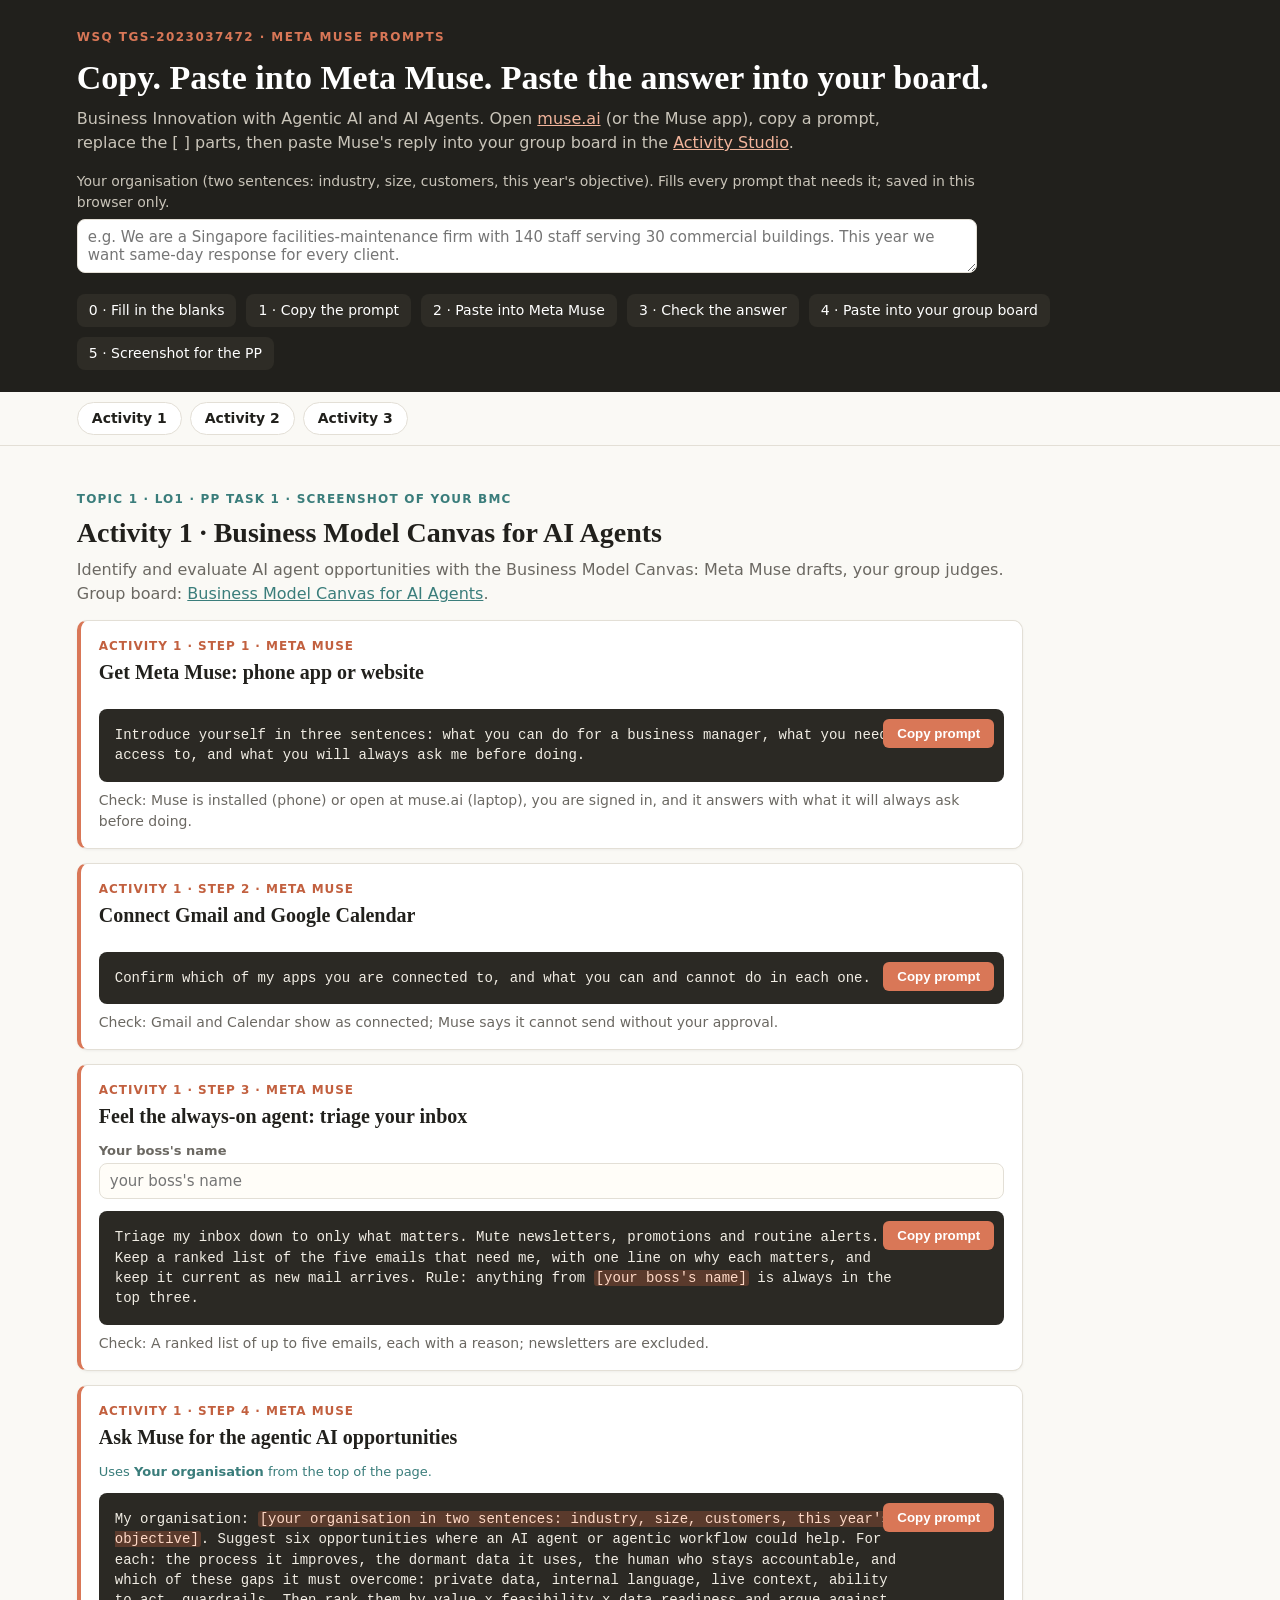
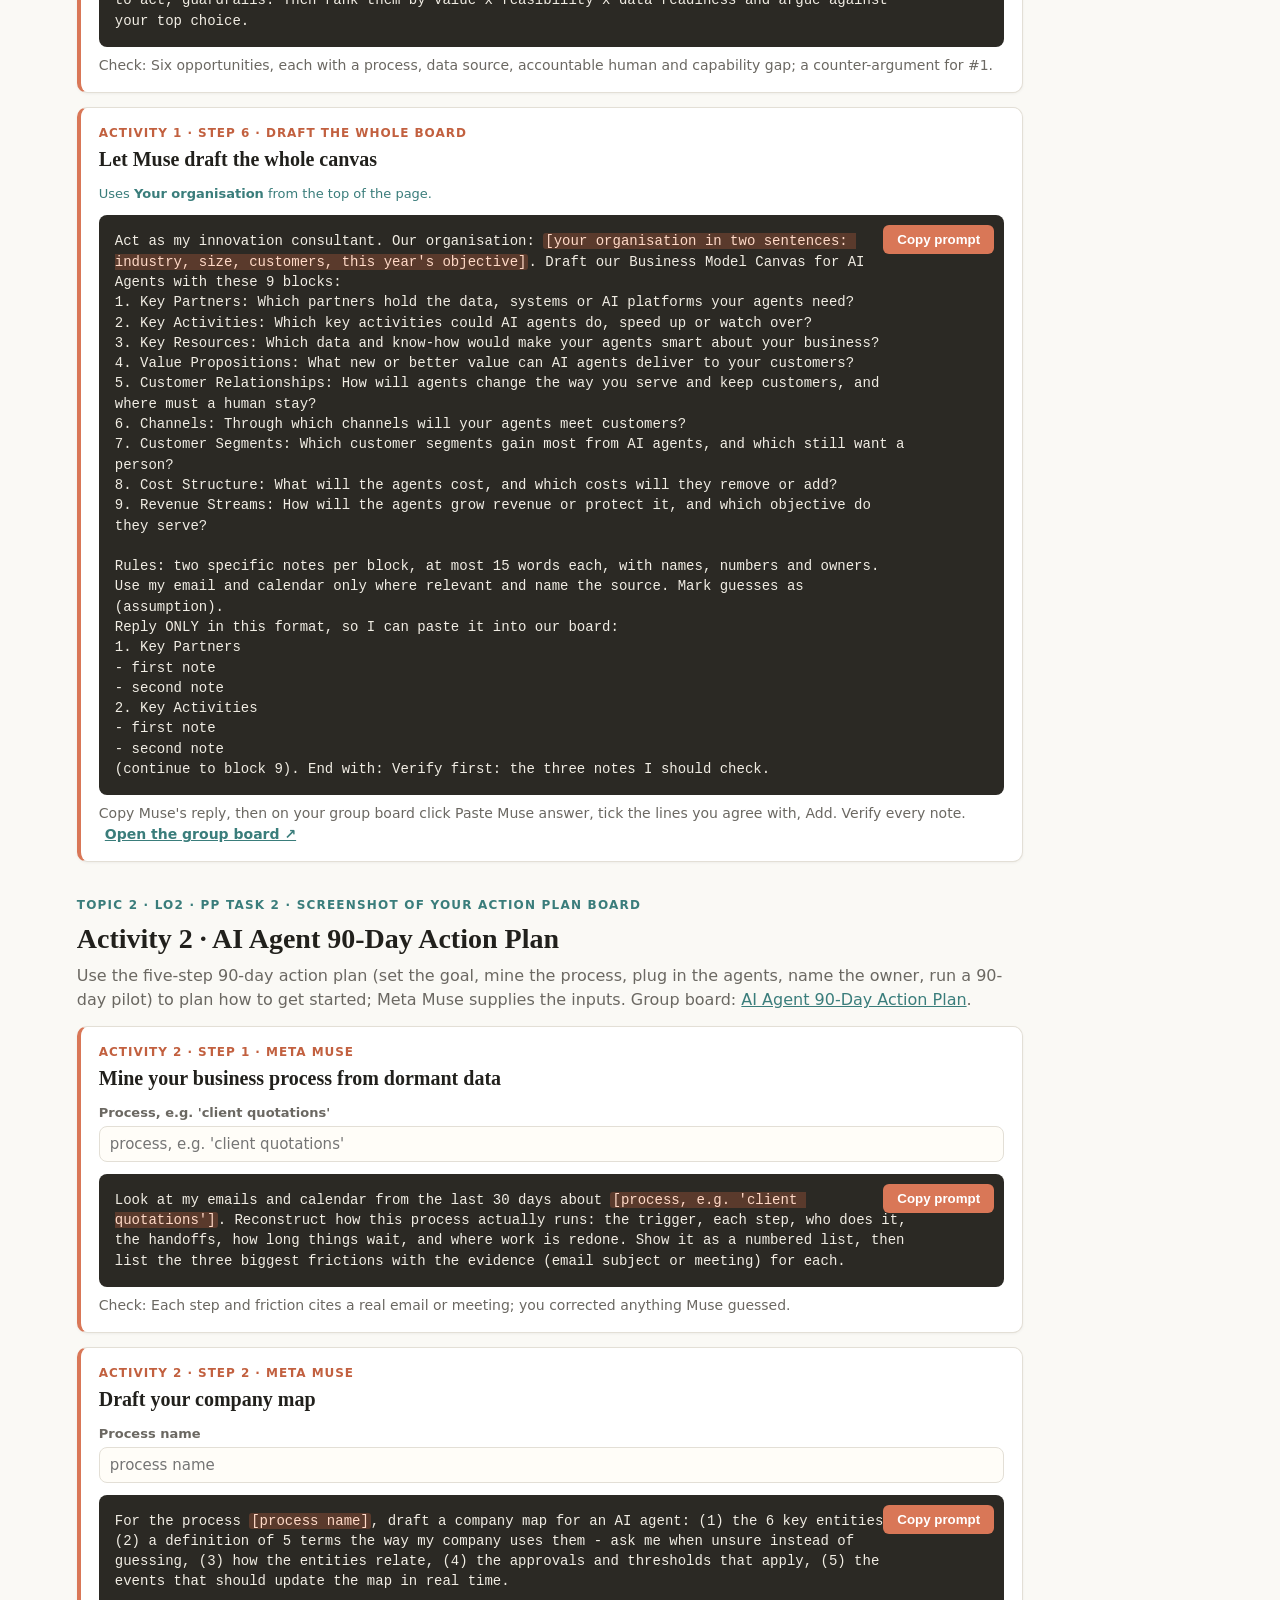
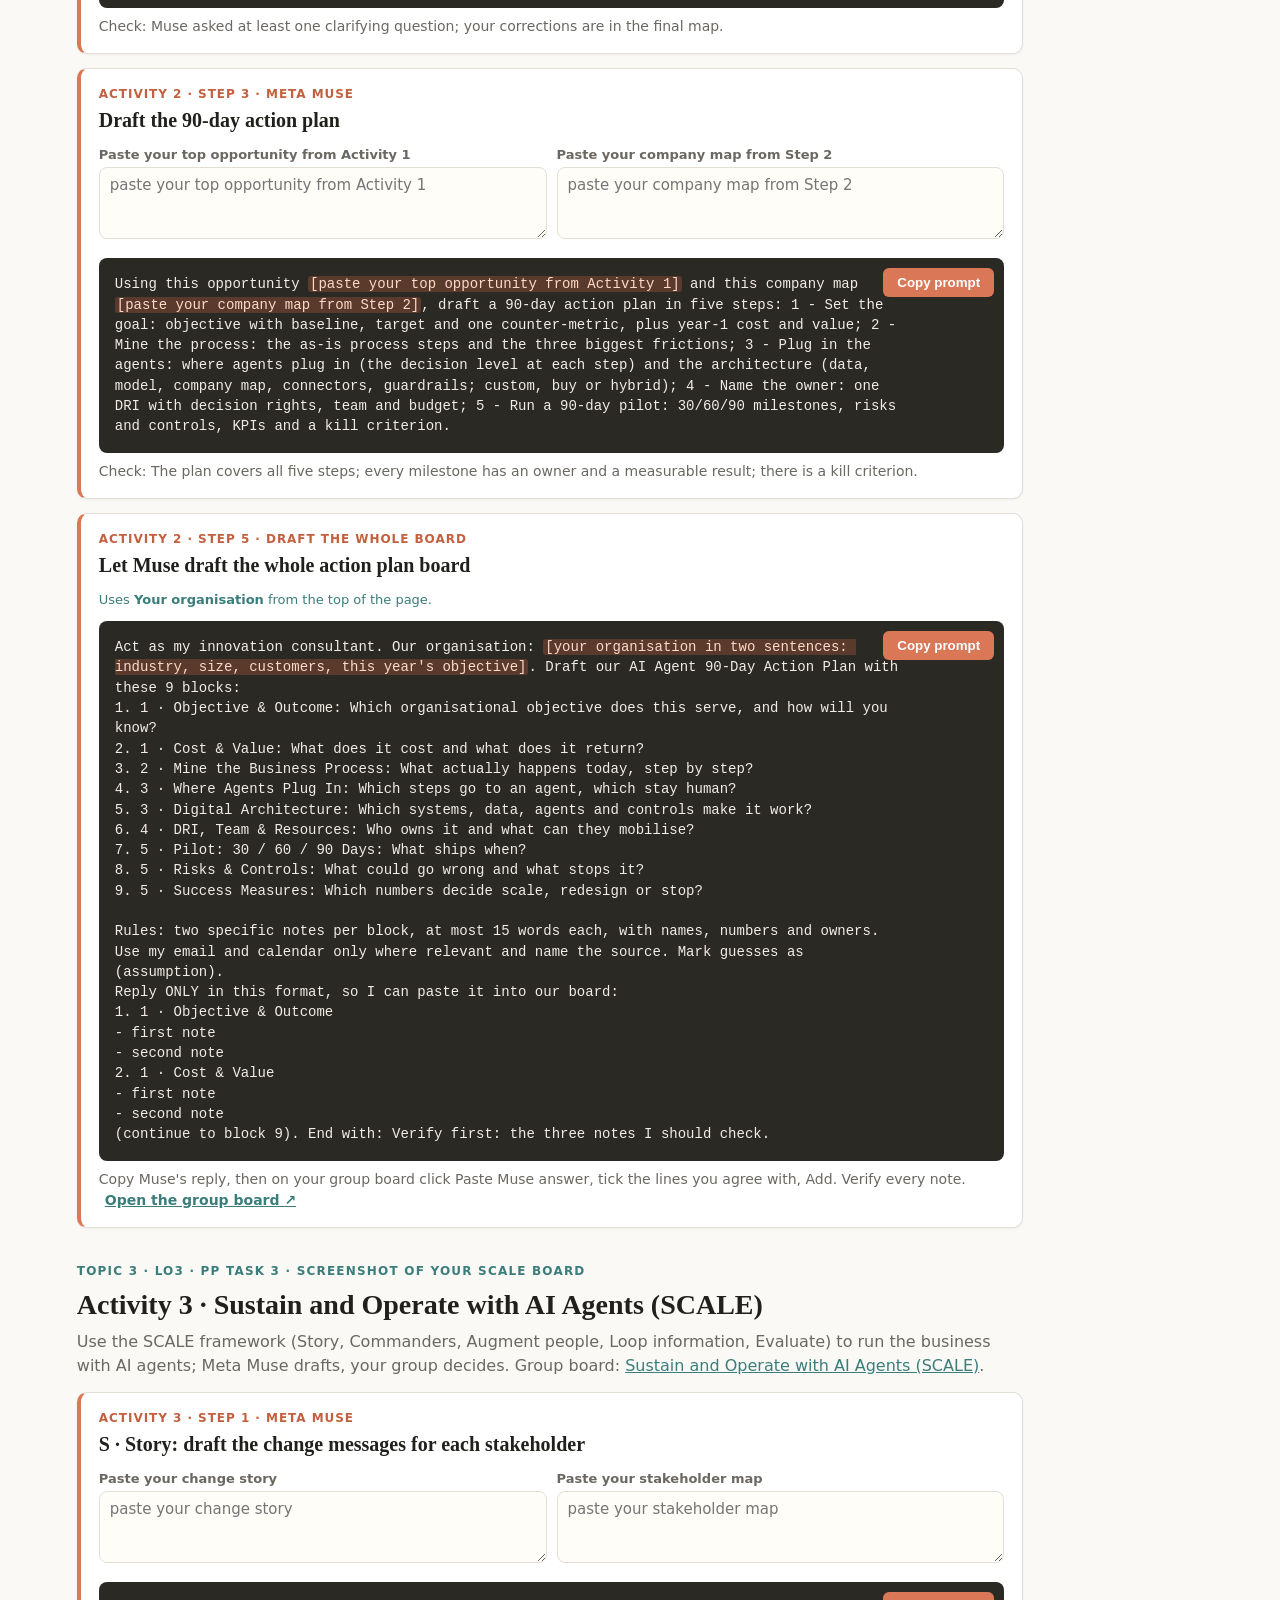
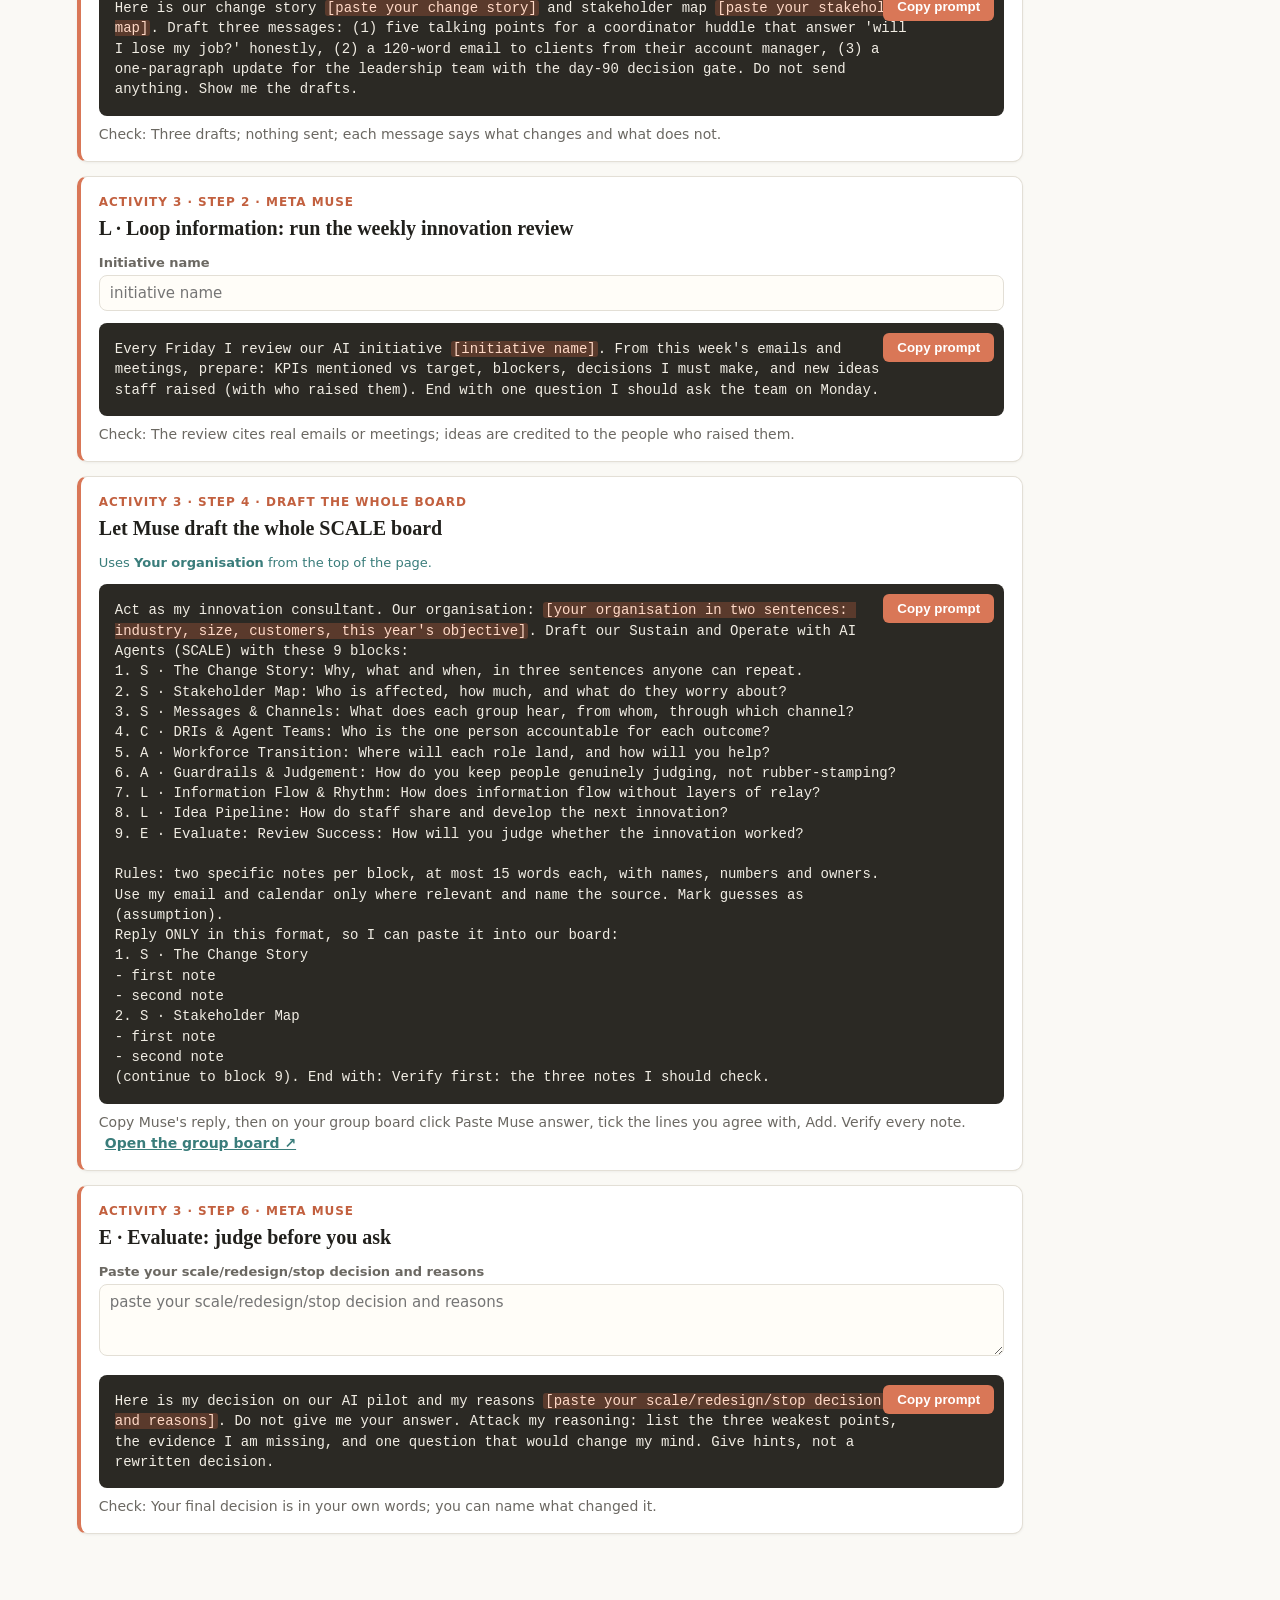
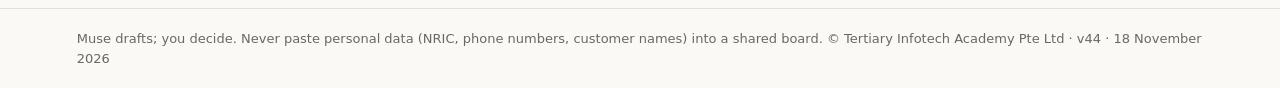
==== commit f9ee4052: "content: v44 - five-step 90-day action plan for Activity 2; no named example company Co-Authored-By:" ====
--- a/prompts.html
+++ b/prompts.html
@@ -21,7 +21,7 @@
 <header><div class="k">WSQ TGS-2023037472 · Meta Muse prompts</div><h1>Copy. Paste into Meta Muse. Paste the answer into your board.</h1>
 <p>Business Innovation with Agentic AI and AI Agents. Open <a href="https://muse.ai/" target="_blank" rel="noopener" style="color:#F2B49B">muse.ai</a> (or the Muse app), copy a prompt, replace the [ ] parts, then paste Muse's reply into your group board in the <a href="https://alfredang.github.io/bcm/" style="color:#F2B49B">Activity Studio</a>.</p>
 <div class="orgbox"><label><span>Your organisation (two sentences: industry, size, customers, this year's objective). Fills every prompt that needs it; saved in this browser only.</span>
-<textarea id="org" rows="2" placeholder="e.g. Meridian Services Pte Ltd is a Singapore facilities-maintenance firm with 140 staff serving 30 commercial buildings. This year we want same-day response for every client."></textarea></label></div>
+<textarea id="org" rows="2" placeholder="e.g. We are a Singapore facilities-maintenance firm with 140 staff serving 30 commercial buildings. This year we want same-day response for every client."></textarea></label></div>
 <div class="how"><span>0 · Fill in the blanks</span><span>1 · Copy the prompt</span><span>2 · Paste into Meta Muse</span><span>3 · Check the answer</span><span>4 · Paste into your group board</span><span>5 · Screenshot for the PP</span></div></header>
 <nav><a href="#lab1">Activity 1</a><a href="#lab2">Activity 2</a><a href="#lab3">Activity 3</a></nav>
 <main><section id="lab1"><div class="sk">Topic 1 · LO1 · PP Task 1 · screenshot of your BMC</div><h2>Activity 1 · Business Model Canvas for AI Agents</h2><p class="pitch">Identify and evaluate AI agent opportunities with the Business Model Canvas: Meta Muse drafts, your group judges. Group board: <a href="https://alfredang.github.io/bcm/?activity=opportunity" target="_blank" rel="noopener">Business Model Canvas for AI Agents</a>.</p><article class="p" id="l1s1"><div class="k">Activity 1 · Step 1 · Meta Muse</div><h3>Get Meta Muse: phone app or website</h3><div class="fields"></div><div class="code"><button class="copy">Copy prompt</button><pre class="tpl" hidden>Introduce yourself in three sentences: what you can do for a business manager, what you need access to, and what you will always ask me before doing.</pre><pre class="out"></pre></div><div class="foot">Check: Muse is installed (phone) or open at muse.ai (laptop), you are signed in, and it answers with what it will always ask before doing. </div></article><article class="p" id="l1s2"><div class="k">Activity 1 · Step 2 · Meta Muse</div><h3>Connect Gmail and Google Calendar</h3><div class="fields"></div><div class="code"><button class="copy">Copy prompt</button><pre class="tpl" hidden>Confirm which of my apps you are connected to, and what you can and cannot do in each one.</pre><pre class="out"></pre></div><div class="foot">Check: Gmail and Calendar show as connected; Muse says it cannot send without your approval. </div></article><article class="p" id="l1s3"><div class="k">Activity 1 · Step 3 · Meta Muse</div><h3>Feel the always-on agent: triage your inbox</h3><div class="fields"><label class="f"><span>Your boss&#x27;s name</span><input data-ph="your boss&#x27;s name" placeholder="your boss&#x27;s name"></label></div><div class="code"><button class="copy">Copy prompt</button><pre class="tpl" hidden>Triage my inbox down to only what matters. Mute newsletters, promotions and routine alerts. Keep a ranked list of the five emails that need me, with one line on why each matters, and keep it current as new mail arrives. Rule: anything from [your boss&#x27;s name] is always in the top three.</pre><pre class="out"></pre></div><div class="foot">Check: A ranked list of up to five emails, each with a reason; newsletters are excluded. </div></article><article class="p" id="l1s4"><div class="k">Activity 1 · Step 4 · Meta Muse</div><h3>Ask Muse for the agentic AI opportunities</h3><div class="fields"><div class="f org-note">Uses <b>Your organisation</b> from the top of the page.</div></div><div class="code"><button class="copy">Copy prompt</button><pre class="tpl" hidden>My organisation: [your organisation in two sentences: industry, size, customers, this year&#x27;s objective]. Suggest six opportunities where an AI agent or agentic workflow could help. For each: the process it improves, the dormant data it uses, the human who stays accountable, and which of these gaps it must overcome: private data, internal language, live context, ability to act, guardrails. Then rank them by value x feasibility x data readiness and argue against your top choice.</pre><pre class="out"></pre></div><div class="foot">Check: Six opportunities, each with a process, data source, accountable human and capability gap; a counter-argument for #1. </div></article><article class="p" id="l1s6"><div class="k">Activity 1 · Step 6 · draft the whole board</div><h3>Let Muse draft the whole canvas</h3><div class="fields"><div class="f org-note">Uses <b>Your organisation</b> from the top of the page.</div></div><div class="code"><button class="copy">Copy prompt</button><pre class="tpl" hidden>Act as my innovation consultant. Our organisation: [your organisation in two sentences: industry, size, customers, this year&#x27;s objective]. Draft our Business Model Canvas for AI Agents with these 9 blocks:
@@ -43,23 +43,23 @@
 2. Key Activities
 - first note
 - second note
-(continue to block 9). End with: Verify first: the three notes I should check.</pre><pre class="out"></pre></div><div class="foot">Copy Muse&#x27;s reply, then on your group board click Paste Muse answer, tick the lines you agree with, Add. Verify every note. <a class="board" href="https://alfredang.github.io/bcm/?activity=opportunity" target="_blank" rel="noopener">Open the group board ↗</a></div></article></section><section id="lab2"><div class="sk">Topic 2 · LO2 · PP Task 2 · screenshot of your AGENT board</div><h2>Activity 2 · AI Agent Action Plan (AGENT)</h2><p class="pitch">Use the AGENT framework (Aim, Ground, Embed, Name the owner, Test in 90 days) to plan how to get started; Meta Muse supplies the inputs. Group board: <a href="https://alfredang.github.io/bcm/?activity=actionplan" target="_blank" rel="noopener">AI Agent Action Plan (AGENT)</a>.</p><article class="p" id="l2s1"><div class="k">Activity 2 · Step 1 · Meta Muse</div><h3>G · Ground: mine your business process from dormant data</h3><div class="fields"><label class="f"><span>Process, e.g. &#x27;client quotations&#x27;</span><input data-ph="process, e.g. &#x27;client quotations&#x27;" placeholder="process, e.g. &#x27;client quotations&#x27;"></label></div><div class="code"><button class="copy">Copy prompt</button><pre class="tpl" hidden>Look at my emails and calendar from the last 30 days about [process, e.g. &#x27;client quotations&#x27;]. Reconstruct how this process actually runs: the trigger, each step, who does it, the handoffs, how long things wait, and where work is redone. Show it as a numbered list, then list the three biggest frictions with the evidence (email subject or meeting) for each.</pre><pre class="out"></pre></div><div class="foot">Check: Each step and friction cites a real email or meeting; you corrected anything Muse guessed. </div></article><article class="p" id="l2s2"><div class="k">Activity 2 · Step 2 · Meta Muse</div><h3>E · Embed: draft your company map</h3><div class="fields"><label class="f"><span>Process name</span><input data-ph="process name" placeholder="process name"></label></div><div class="code"><button class="copy">Copy prompt</button><pre class="tpl" hidden>For the process [process name], draft a company map for an AI agent: (1) the 6 key entities, (2) a definition of 5 terms the way my company uses them - ask me when unsure instead of guessing, (3) how the entities relate, (4) the approvals and thresholds that apply, (5) the events that should update the map in real time.</pre><pre class="out"></pre></div><div class="foot">Check: Muse asked at least one clarifying question; your corrections are in the final map. </div></article><article class="p" id="l2s3"><div class="k">Activity 2 · Step 3 · Meta Muse</div><h3>A · N · T: draft the 90-day action plan</h3><div class="fields"><label class="f"><span>Paste your top opportunity from Activity 1</span><textarea rows="3" data-ph="paste your top opportunity from Activity 1" placeholder="paste your top opportunity from Activity 1"></textarea></label><label class="f"><span>Paste your company map from Step 2</span><textarea rows="3" data-ph="paste your company map from Step 2" placeholder="paste your company map from Step 2"></textarea></label></div><div class="code"><button class="copy">Copy prompt</button><pre class="tpl" hidden>Using this opportunity [paste your top opportunity from Activity 1] and this company map [paste your company map from Step 2], draft a 90-day action plan in the AGENT order: A - Aim: objective with baseline, target and one counter-metric, plus year-1 cost and value; G - Ground: the as-is process steps and the three biggest frictions; E - Embed: where agents plug in (inform, recommend, prepare, execute with approval, execute with monitoring) and the architecture (data, model, company map, connectors, guardrails; custom, buy or hybrid); N - Name the owner: one DRI with decision rights, team and budget; T - Test in 90 days: 30/60/90 milestones, risks and controls, KPIs and a kill criterion.</pre><pre class="out"></pre></div><div class="foot">Check: The plan follows A-G-E-N-T; every milestone has an owner and a measurable result; there is a kill criterion. </div></article><article class="p" id="l2s5"><div class="k">Activity 2 · Step 5 · draft the whole board</div><h3>Let Muse draft the whole AGENT board</h3><div class="fields"><div class="f org-note">Uses <b>Your organisation</b> from the top of the page.</div></div><div class="code"><button class="copy">Copy prompt</button><pre class="tpl" hidden>Act as my innovation consultant. Our organisation: [your organisation in two sentences: industry, size, customers, this year&#x27;s objective]. Draft our AI Agent Action Plan (AGENT) with these 9 blocks:
-1. A · Objective &amp; Outcome: Which organisational objective does this serve, and how will you know?
-2. A · Cost &amp; Value: What does it cost and what does it return?
-3. G · Mine the Business Process: What actually happens today, step by step?
-4. E · Where Agents Plug In: Which steps go to an agent, which stay human?
-5. E · Digital Architecture: Which systems, data, agents and controls make it work?
-6. N · DRI, Team &amp; Resources: Who owns it and what can they mobilise?
-7. T · Pilot: 30 / 60 / 90 Days: What ships when?
-8. T · Risks &amp; Controls: What could go wrong and what stops it?
-9. T · Success Measures: Which numbers decide scale, redesign or stop?
+(continue to block 9). End with: Verify first: the three notes I should check.</pre><pre class="out"></pre></div><div class="foot">Copy Muse&#x27;s reply, then on your group board click Paste Muse answer, tick the lines you agree with, Add. Verify every note. <a class="board" href="https://alfredang.github.io/bcm/?activity=opportunity" target="_blank" rel="noopener">Open the group board ↗</a></div></article></section><section id="lab2"><div class="sk">Topic 2 · LO2 · PP Task 2 · screenshot of your action plan board</div><h2>Activity 2 · AI Agent 90-Day Action Plan</h2><p class="pitch">Use the five-step 90-day action plan (set the goal, mine the process, plug in the agents, name the owner, run a 90-day pilot) to plan how to get started; Meta Muse supplies the inputs. Group board: <a href="https://alfredang.github.io/bcm/?activity=actionplan" target="_blank" rel="noopener">AI Agent 90-Day Action Plan</a>.</p><article class="p" id="l2s1"><div class="k">Activity 2 · Step 1 · Meta Muse</div><h3>Mine your business process from dormant data</h3><div class="fields"><label class="f"><span>Process, e.g. &#x27;client quotations&#x27;</span><input data-ph="process, e.g. &#x27;client quotations&#x27;" placeholder="process, e.g. &#x27;client quotations&#x27;"></label></div><div class="code"><button class="copy">Copy prompt</button><pre class="tpl" hidden>Look at my emails and calendar from the last 30 days about [process, e.g. &#x27;client quotations&#x27;]. Reconstruct how this process actually runs: the trigger, each step, who does it, the handoffs, how long things wait, and where work is redone. Show it as a numbered list, then list the three biggest frictions with the evidence (email subject or meeting) for each.</pre><pre class="out"></pre></div><div class="foot">Check: Each step and friction cites a real email or meeting; you corrected anything Muse guessed. </div></article><article class="p" id="l2s2"><div class="k">Activity 2 · Step 2 · Meta Muse</div><h3>Draft your company map</h3><div class="fields"><label class="f"><span>Process name</span><input data-ph="process name" placeholder="process name"></label></div><div class="code"><button class="copy">Copy prompt</button><pre class="tpl" hidden>For the process [process name], draft a company map for an AI agent: (1) the 6 key entities, (2) a definition of 5 terms the way my company uses them - ask me when unsure instead of guessing, (3) how the entities relate, (4) the approvals and thresholds that apply, (5) the events that should update the map in real time.</pre><pre class="out"></pre></div><div class="foot">Check: Muse asked at least one clarifying question; your corrections are in the final map. </div></article><article class="p" id="l2s3"><div class="k">Activity 2 · Step 3 · Meta Muse</div><h3>Draft the 90-day action plan</h3><div class="fields"><label class="f"><span>Paste your top opportunity from Activity 1</span><textarea rows="3" data-ph="paste your top opportunity from Activity 1" placeholder="paste your top opportunity from Activity 1"></textarea></label><label class="f"><span>Paste your company map from Step 2</span><textarea rows="3" data-ph="paste your company map from Step 2" placeholder="paste your company map from Step 2"></textarea></label></div><div class="code"><button class="copy">Copy prompt</button><pre class="tpl" hidden>Using this opportunity [paste your top opportunity from Activity 1] and this company map [paste your company map from Step 2], draft a 90-day action plan in five steps: 1 - Set the goal: objective with baseline, target and one counter-metric, plus year-1 cost and value; 2 - Mine the process: the as-is process steps and the three biggest frictions; 3 - Plug in the agents: where agents plug in (the decision level at each step) and the architecture (data, model, company map, connectors, guardrails; custom, buy or hybrid); 4 - Name the owner: one DRI with decision rights, team and budget; 5 - Run a 90-day pilot: 30/60/90 milestones, risks and controls, KPIs and a kill criterion.</pre><pre class="out"></pre></div><div class="foot">Check: The plan covers all five steps; every milestone has an owner and a measurable result; there is a kill criterion. </div></article><article class="p" id="l2s5"><div class="k">Activity 2 · Step 5 · draft the whole board</div><h3>Let Muse draft the whole action plan board</h3><div class="fields"><div class="f org-note">Uses <b>Your organisation</b> from the top of the page.</div></div><div class="code"><button class="copy">Copy prompt</button><pre class="tpl" hidden>Act as my innovation consultant. Our organisation: [your organisation in two sentences: industry, size, customers, this year&#x27;s objective]. Draft our AI Agent 90-Day Action Plan with these 9 blocks:
+1. 1 · Objective &amp; Outcome: Which organisational objective does this serve, and how will you know?
+2. 1 · Cost &amp; Value: What does it cost and what does it return?
+3. 2 · Mine the Business Process: What actually happens today, step by step?
+4. 3 · Where Agents Plug In: Which steps go to an agent, which stay human?
+5. 3 · Digital Architecture: Which systems, data, agents and controls make it work?
+6. 4 · DRI, Team &amp; Resources: Who owns it and what can they mobilise?
+7. 5 · Pilot: 30 / 60 / 90 Days: What ships when?
+8. 5 · Risks &amp; Controls: What could go wrong and what stops it?
+9. 5 · Success Measures: Which numbers decide scale, redesign or stop?
 
 Rules: two specific notes per block, at most 15 words each, with names, numbers and owners. Use my email and calendar only where relevant and name the source. Mark guesses as (assumption).
 Reply ONLY in this format, so I can paste it into our board:
-1. A · Objective &amp; Outcome
+1. 1 · Objective &amp; Outcome
 - first note
 - second note
-2. A · Cost &amp; Value
+2. 1 · Cost &amp; Value
 - first note
 - second note
 (continue to block 9). End with: Verify first: the three notes I should check.</pre><pre class="out"></pre></div><div class="foot">Copy Muse&#x27;s reply, then on your group board click Paste Muse answer, tick the lines you agree with, Add. Verify every note. <a class="board" href="https://alfredang.github.io/bcm/?activity=actionplan" target="_blank" rel="noopener">Open the group board ↗</a></div></article></section><section id="lab3"><div class="sk">Topic 3 · LO3 · PP Task 3 · screenshot of your SCALE board</div><h2>Activity 3 · Sustain and Operate with AI Agents (SCALE)</h2><p class="pitch">Use the SCALE framework (Story, Commanders, Augment people, Loop information, Evaluate) to run the business with AI agents; Meta Muse drafts, your group decides. Group board: <a href="https://alfredang.github.io/bcm/?activity=change" target="_blank" rel="noopener">Sustain and Operate with AI Agents (SCALE)</a>.</p><article class="p" id="l3s1"><div class="k">Activity 3 · Step 1 · Meta Muse</div><h3>S · Story: draft the change messages for each stakeholder</h3><div class="fields"><label class="f"><span>Paste your change story</span><textarea rows="3" data-ph="paste your change story" placeholder="paste your change story"></textarea></label><label class="f"><span>Paste your stakeholder map</span><textarea rows="3" data-ph="paste your stakeholder map" placeholder="paste your stakeholder map"></textarea></label></div><div class="code"><button class="copy">Copy prompt</button><pre class="tpl" hidden>Here is our change story [paste your change story] and stakeholder map [paste your stakeholder map]. Draft three messages: (1) five talking points for a coordinator huddle that answer &#x27;will I lose my job?&#x27; honestly, (2) a 120-word email to clients from their account manager, (3) a one-paragraph update for the leadership team with the day-90 decision gate. Do not send anything. Show me the drafts.</pre><pre class="out"></pre></div><div class="foot">Check: Three drafts; nothing sent; each message says what changes and what does not. </div></article><article class="p" id="l3s2"><div class="k">Activity 3 · Step 2 · Meta Muse</div><h3>L · Loop information: run the weekly innovation review</h3><div class="fields"><label class="f"><span>Initiative name</span><input data-ph="initiative name" placeholder="initiative name"></label></div><div class="code"><button class="copy">Copy prompt</button><pre class="tpl" hidden>Every Friday I review our AI initiative [initiative name]. From this week&#x27;s emails and meetings, prepare: KPIs mentioned vs target, blockers, decisions I must make, and new ideas staff raised (with who raised them). End with one question I should ask the team on Monday.</pre><pre class="out"></pre></div><div class="foot">Check: The review cites real emails or meetings; ideas are credited to the people who raised them. </div></article><article class="p" id="l3s4"><div class="k">Activity 3 · Step 4 · draft the whole board</div><h3>Let Muse draft the whole SCALE board</h3><div class="fields"><div class="f org-note">Uses <b>Your organisation</b> from the top of the page.</div></div><div class="code"><button class="copy">Copy prompt</button><pre class="tpl" hidden>Act as my innovation consultant. Our organisation: [your organisation in two sentences: industry, size, customers, this year&#x27;s objective]. Draft our Sustain and Operate with AI Agents (SCALE) with these 9 blocks:
@@ -82,7 +82,7 @@
 - first note
 - second note
 (continue to block 9). End with: Verify first: the three notes I should check.</pre><pre class="out"></pre></div><div class="foot">Copy Muse&#x27;s reply, then on your group board click Paste Muse answer, tick the lines you agree with, Add. Verify every note. <a class="board" href="https://alfredang.github.io/bcm/?activity=change" target="_blank" rel="noopener">Open the group board ↗</a></div></article><article class="p" id="l3s6"><div class="k">Activity 3 · Step 6 · Meta Muse</div><h3>E · Evaluate: judge before you ask</h3><div class="fields"><label class="f"><span>Paste your scale/redesign/stop decision and reasons</span><textarea rows="3" data-ph="paste your scale/redesign/stop decision and reasons" placeholder="paste your scale/redesign/stop decision and reasons"></textarea></label></div><div class="code"><button class="copy">Copy prompt</button><pre class="tpl" hidden>Here is my decision on our AI pilot and my reasons [paste your scale/redesign/stop decision and reasons]. Do not give me your answer. Attack my reasoning: list the three weakest points, the evidence I am missing, and one question that would change my mind. Give hints, not a rewritten decision.</pre><pre class="out"></pre></div><div class="foot">Check: Your final decision is in your own words; you can name what changed it. </div></article></section></main>
-<footer>Muse drafts; you decide. Never paste personal data (NRIC, phone numbers, customer names) into a shared board. © Tertiary Infotech Academy Pte Ltd · v43 · 18 November 2026</footer>
+<footer>Muse drafts; you decide. Never paste personal data (NRIC, phone numbers, customer names) into a shared board. © Tertiary Infotech Academy Pte Ltd · v44 · 18 November 2026</footer>
 <script>const ORG='your organisation in two sentences';const org=document.getElementById('org');org.value=localStorage.getItem('bi.org')||'';
 const esc=t=>t.replace(/[&<>]/g,c=>({'&':'&amp;','<':'&lt;','>':'&gt;'}[c]));
 function fill(card,html){const t=card.querySelector('.tpl').textContent;const vals={};card.querySelectorAll('[data-ph]').forEach(i=>vals[i.dataset.ph]=i.value.trim());
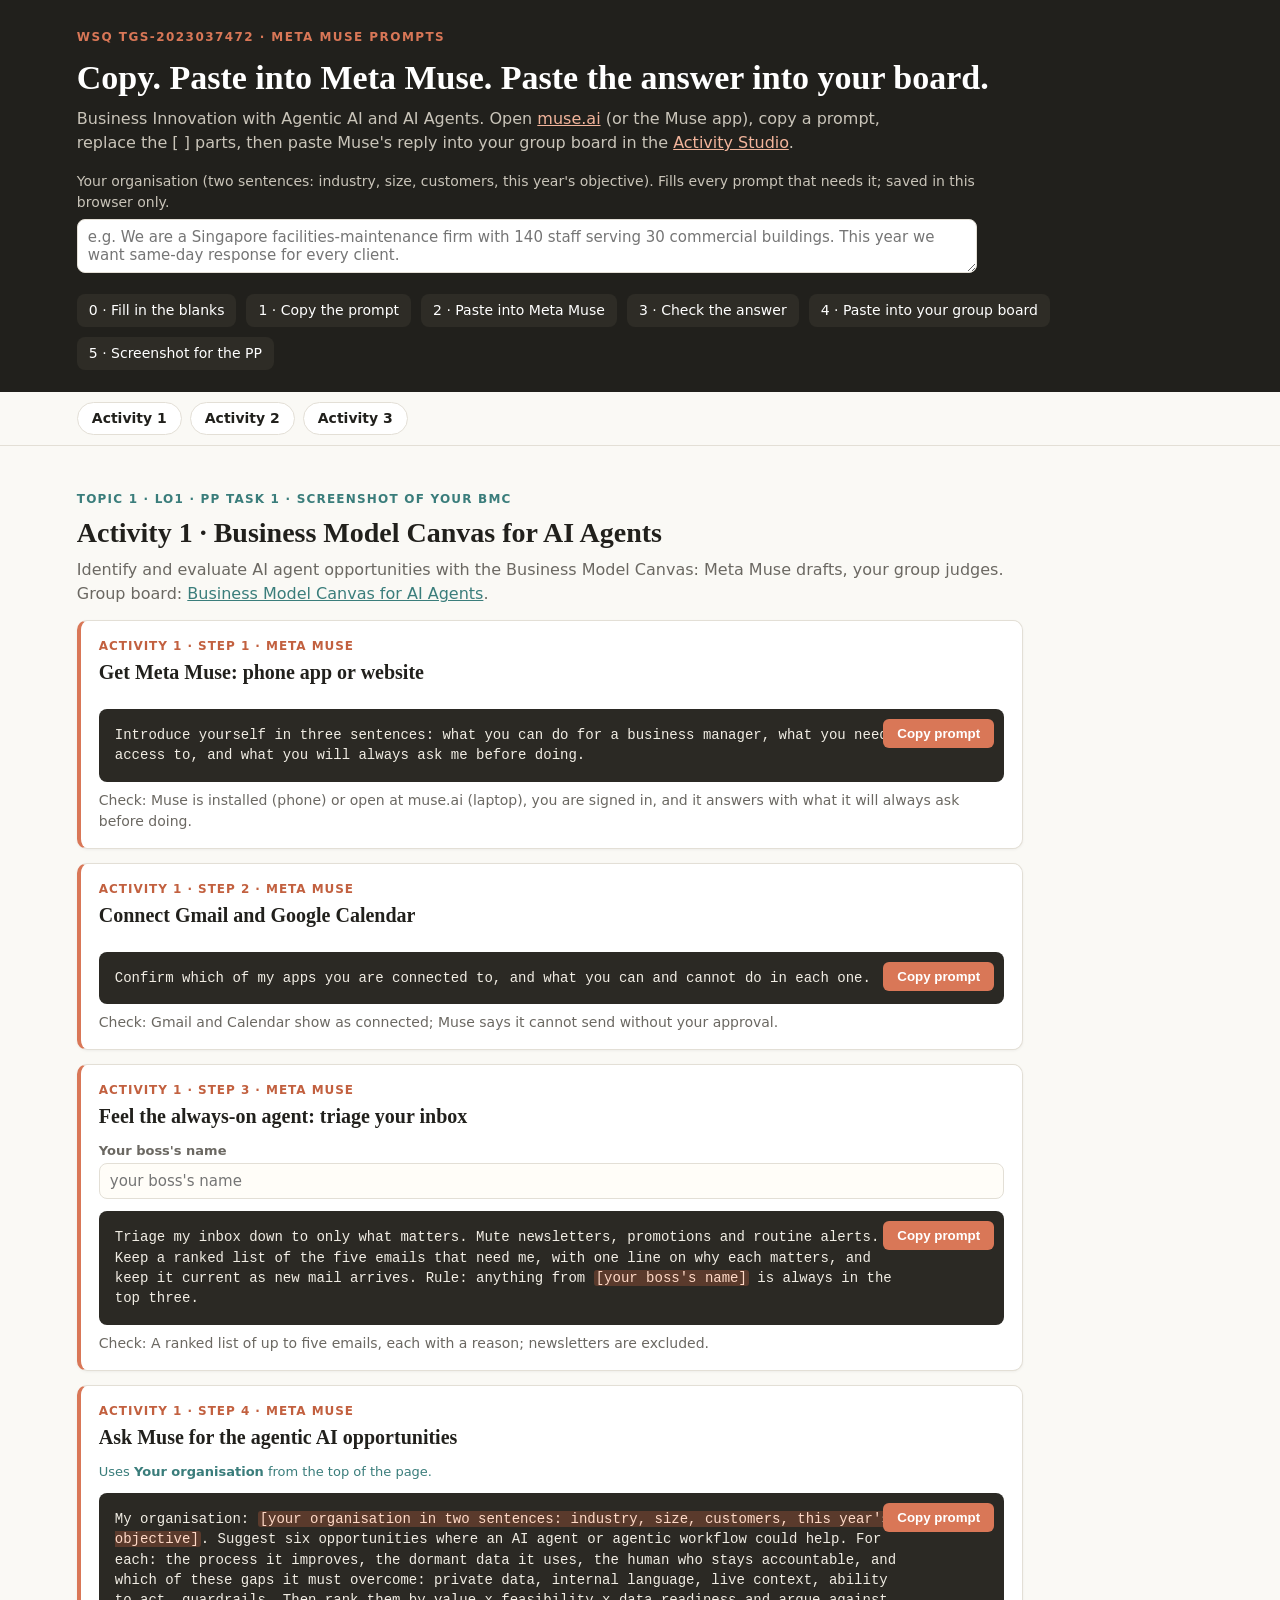
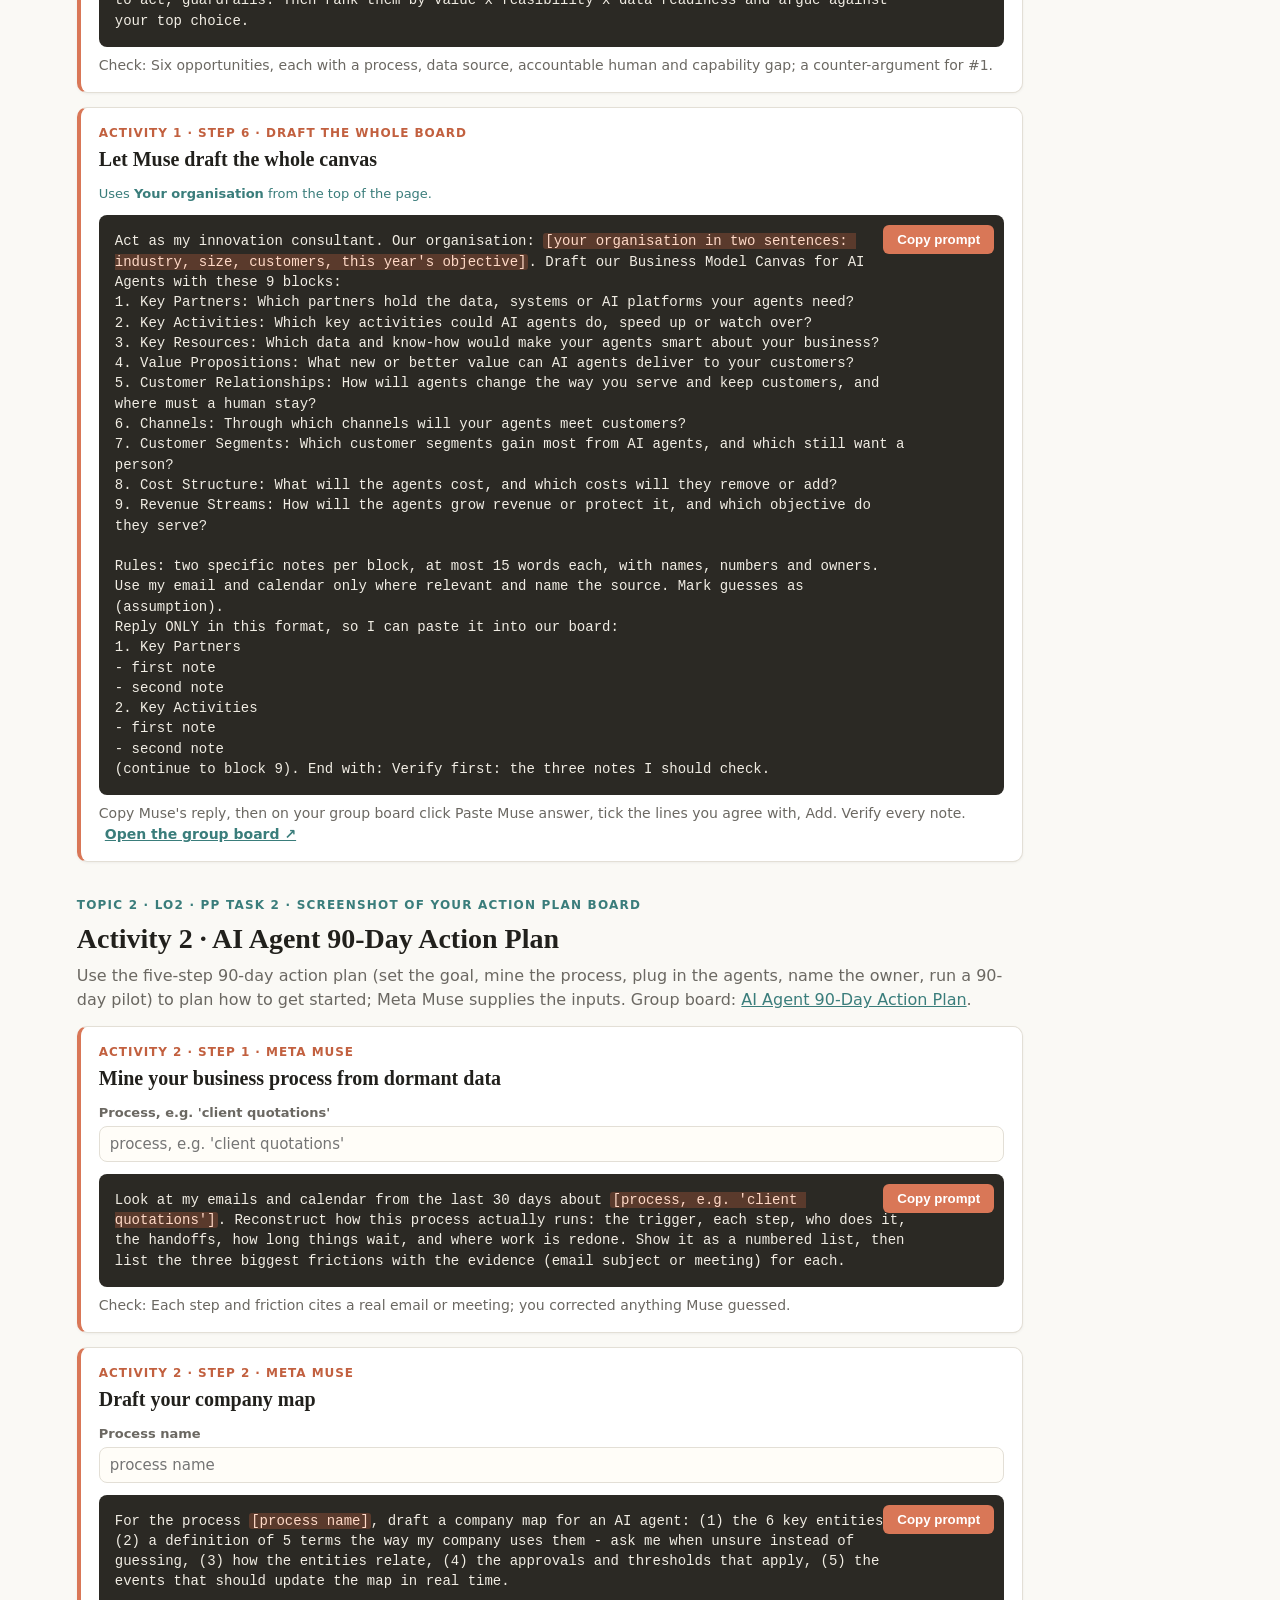
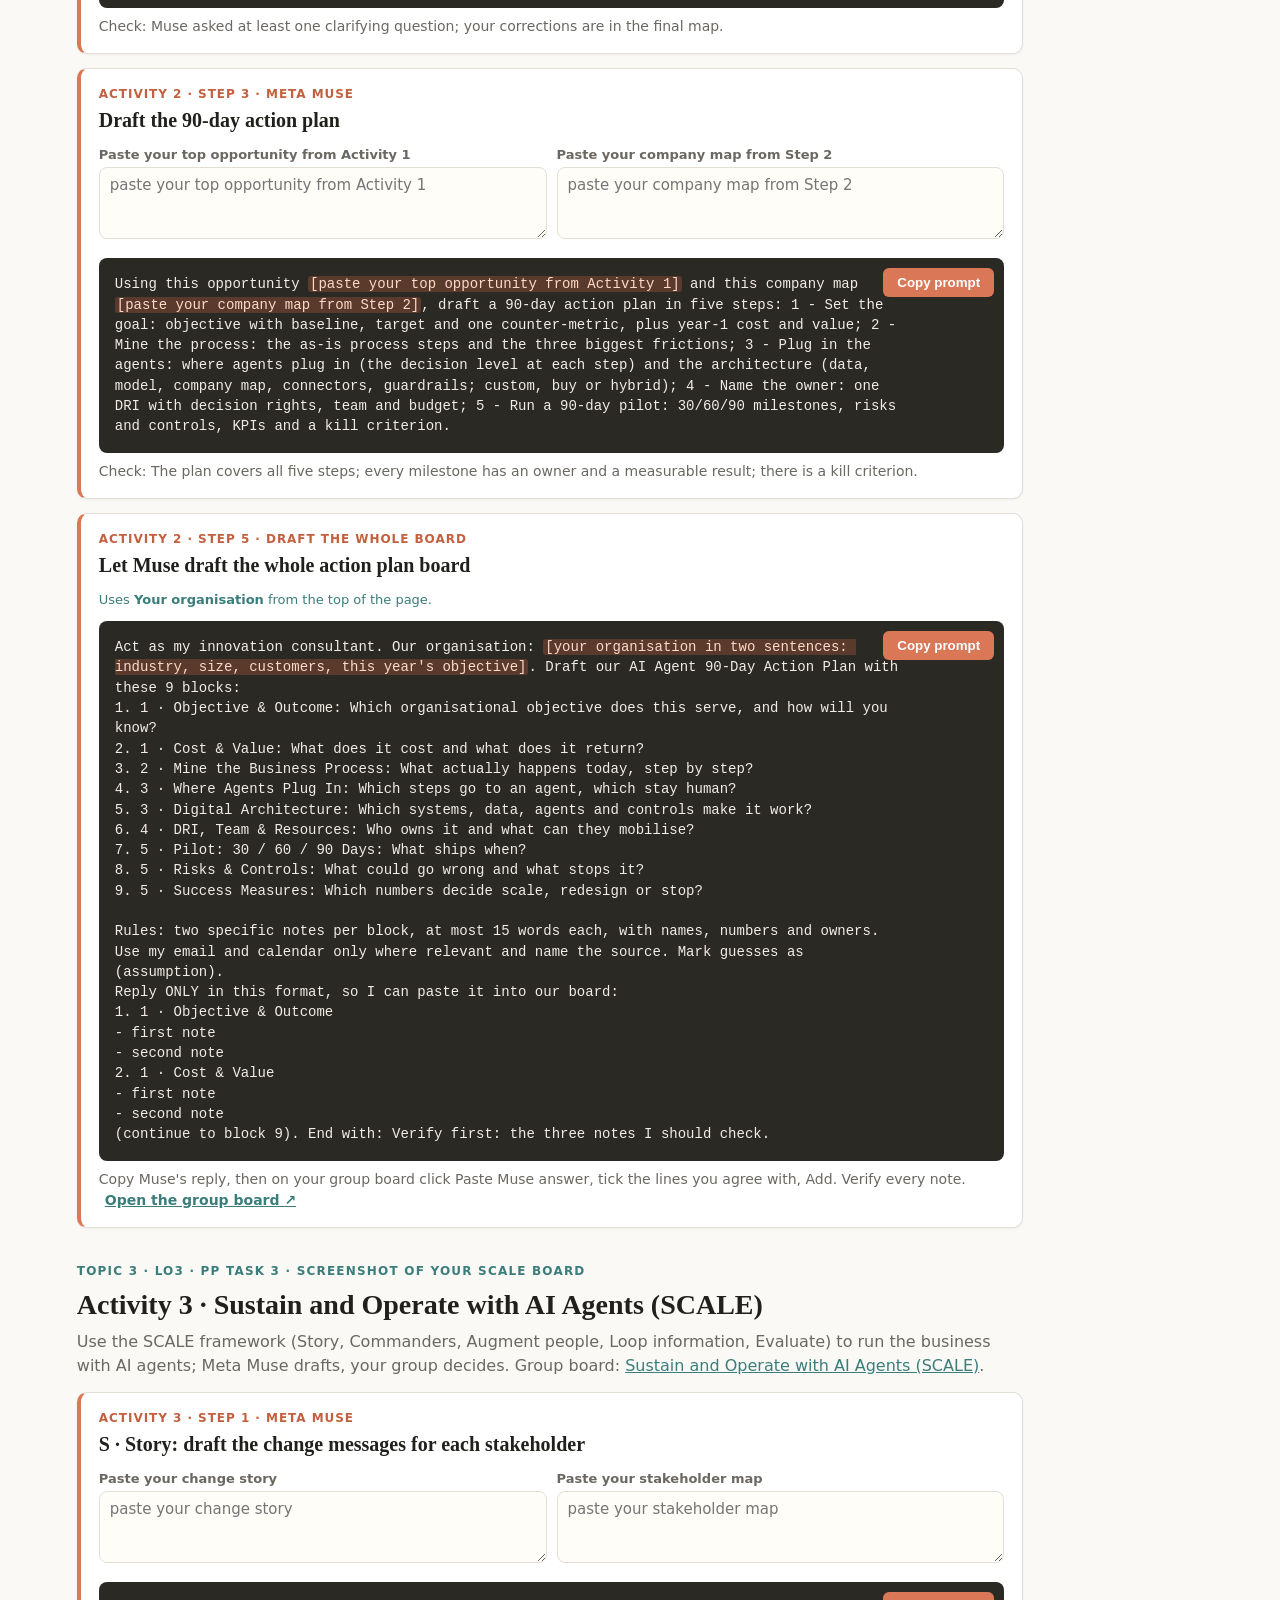
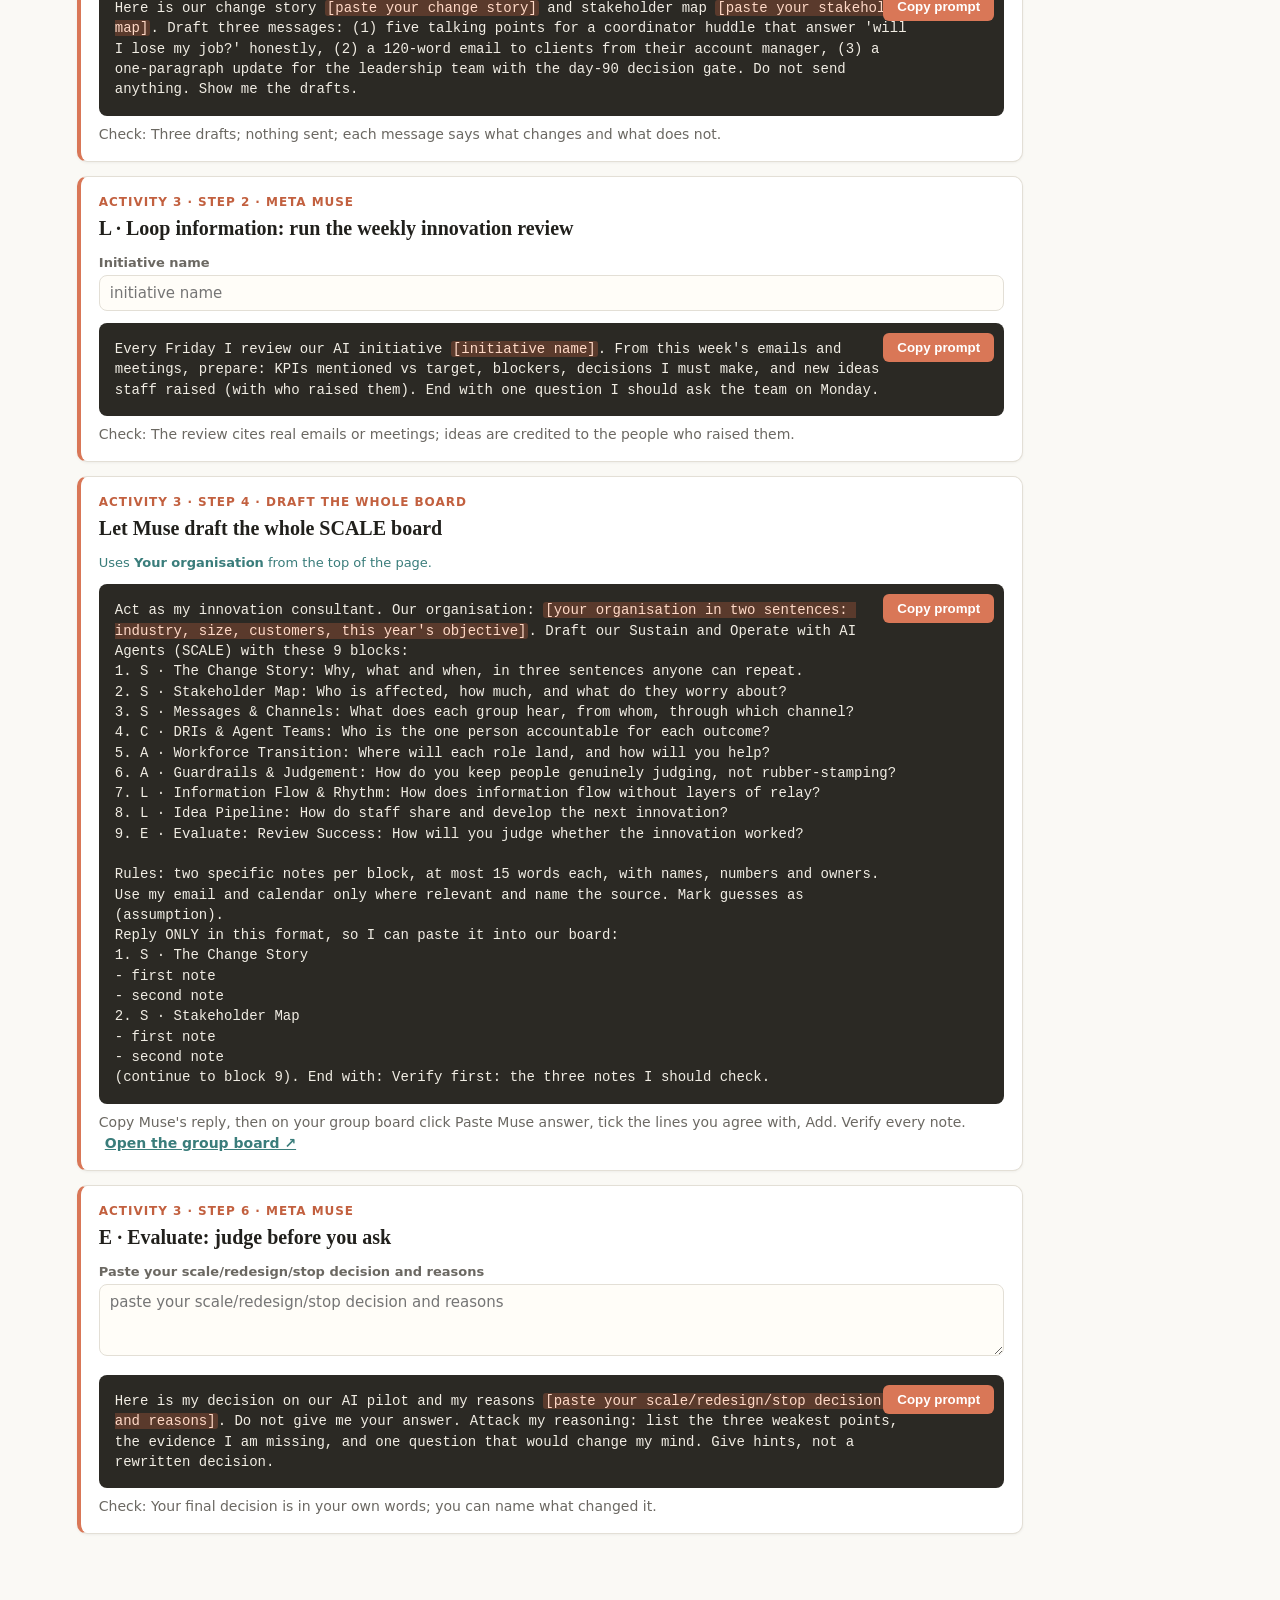
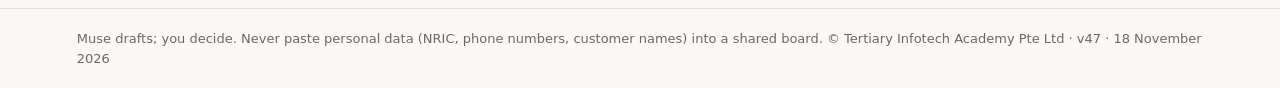
==== commit bf6f163f: "feat: Meridian demo boards and sample website (course v47) Each activity card links Meridian's read-" ====
--- a/prompts.html
+++ b/prompts.html
@@ -82,7 +82,7 @@
 - first note
 - second note
 (continue to block 9). End with: Verify first: the three notes I should check.</pre><pre class="out"></pre></div><div class="foot">Copy Muse&#x27;s reply, then on your group board click Paste Muse answer, tick the lines you agree with, Add. Verify every note. <a class="board" href="https://alfredang.github.io/bcm/?activity=change" target="_blank" rel="noopener">Open the group board ↗</a></div></article><article class="p" id="l3s6"><div class="k">Activity 3 · Step 6 · Meta Muse</div><h3>E · Evaluate: judge before you ask</h3><div class="fields"><label class="f"><span>Paste your scale/redesign/stop decision and reasons</span><textarea rows="3" data-ph="paste your scale/redesign/stop decision and reasons" placeholder="paste your scale/redesign/stop decision and reasons"></textarea></label></div><div class="code"><button class="copy">Copy prompt</button><pre class="tpl" hidden>Here is my decision on our AI pilot and my reasons [paste your scale/redesign/stop decision and reasons]. Do not give me your answer. Attack my reasoning: list the three weakest points, the evidence I am missing, and one question that would change my mind. Give hints, not a rewritten decision.</pre><pre class="out"></pre></div><div class="foot">Check: Your final decision is in your own words; you can name what changed it. </div></article></section></main>
-<footer>Muse drafts; you decide. Never paste personal data (NRIC, phone numbers, customer names) into a shared board. © Tertiary Infotech Academy Pte Ltd · v44 · 18 November 2026</footer>
+<footer>Muse drafts; you decide. Never paste personal data (NRIC, phone numbers, customer names) into a shared board. © Tertiary Infotech Academy Pte Ltd · v47 · 18 November 2026</footer>
 <script>const ORG='your organisation in two sentences';const org=document.getElementById('org');org.value=localStorage.getItem('bi.org')||'';
 const esc=t=>t.replace(/[&<>]/g,c=>({'&':'&amp;','<':'&lt;','>':'&gt;'}[c]));
 function fill(card,html){const t=card.querySelector('.tpl').textContent;const vals={};card.querySelectorAll('[data-ph]').forEach(i=>vals[i.dataset.ph]=i.value.trim());
